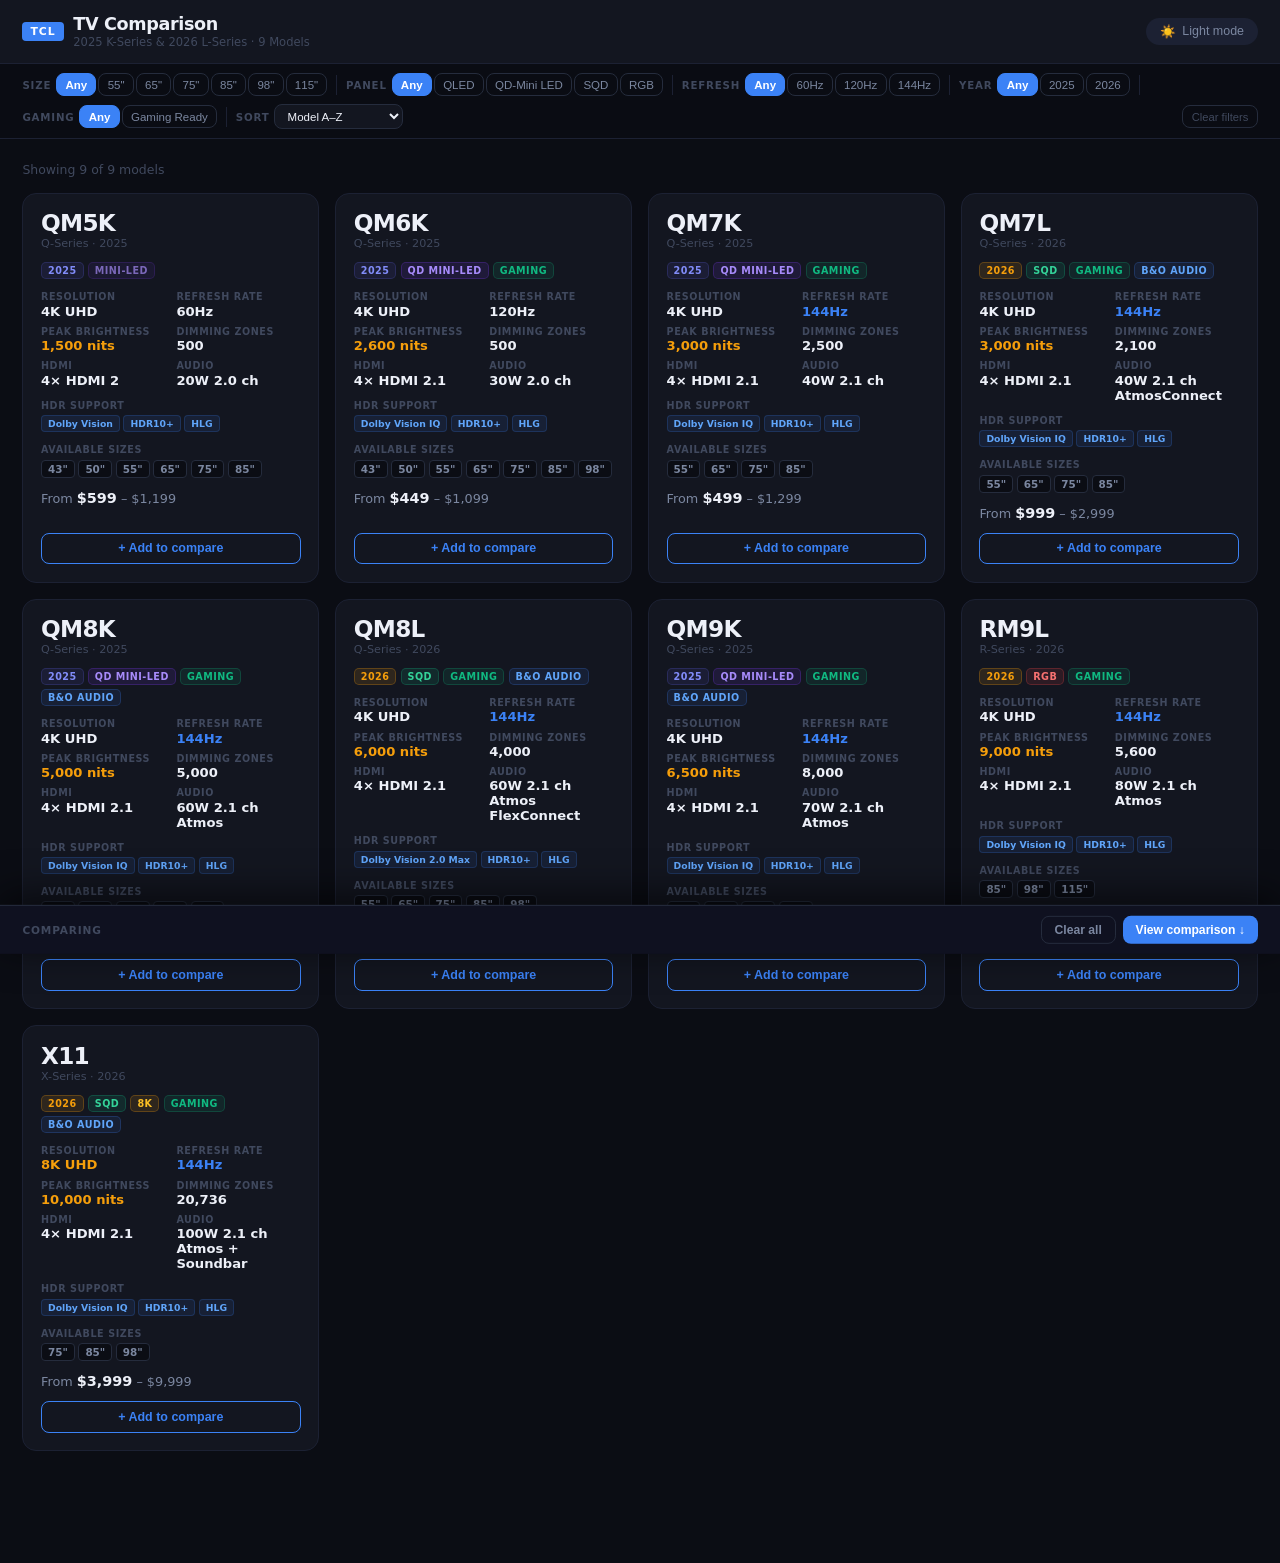
==== index.html @ 51d6e122 "Add interactive TCL TV comparison app (2025/2026 lineup) Single-file HTML/CSS/JS app listing all 9 T" ====
<!DOCTYPE html>
<html lang="en" data-theme="dark">
<head>
  <meta charset="UTF-8">
  <meta name="viewport" content="width=device-width, initial-scale=1.0">
  <title>TCL TV Comparison — 2025 / 2026 Lineup</title>
  <style>
    :root {
      --bg:        #0b0d14;
      --bg-card:   #131620;
      --bg-hover:  #1a1e2e;
      --bg-filter: rgba(11,13,20,0.94);
      --bg-tray:   #0f1120;
      --text:      #edf0f8;
      --text-2:    #7b87a0;
      --text-3:    #40495e;
      --accent:    #3b82f6;
      --acc2:      #2563eb;
      --gold:      #f59e0b;
      --gold-bg:   rgba(245,158,11,0.1);
      --border:    #1c2133;
      --border2:   #252c3d;
      --r:         14px;
      --r2:        8px;
      --r3:        5px;
      --sh-card:   0 4px 24px rgba(0,0,0,0.55);
      --sh-tray:   0 -8px 40px rgba(0,0,0,0.65);
    }
    [data-theme="light"] {
      --bg:        #eef1f8;
      --bg-card:   #ffffff;
      --bg-hover:  #f4f7ff;
      --bg-filter: rgba(238,241,248,0.95);
      --bg-tray:   #ffffff;
      --text:      #0e1422;
      --text-2:    #4b5563;
      --text-3:    #9ca3af;
      --border:    #dde2ee;
      --border2:   #c9d0e2;
      --sh-card:   0 2px 16px rgba(0,0,0,0.08);
      --sh-tray:   0 -4px 24px rgba(0,0,0,0.1);
    }

    *,*::before,*::after{box-sizing:border-box;margin:0;padding:0}
    body{font-family:-apple-system,BlinkMacSystemFont,'Segoe UI',system-ui,sans-serif;background:var(--bg);color:var(--text);min-height:100vh;transition:background .25s,color .25s}
    .wrap{max-width:1440px;margin:0 auto;padding:0 1.4rem}

    /* ── HEADER ── */
    .hdr{background:var(--bg-card);border-bottom:1px solid var(--border);padding:.85rem 0;position:sticky;top:0;z-index:200;backdrop-filter:blur(12px)}
    .hdr .wrap{display:flex;align-items:center;justify-content:space-between;gap:1rem}
    .logo{display:flex;align-items:center;gap:.6rem}
    .logo-mark{background:var(--accent);color:#fff;font-weight:900;font-size:.68rem;letter-spacing:.09em;padding:3px 8px;border-radius:4px}
    .logo h1{font-size:1.1rem;font-weight:800;letter-spacing:-.02em}
    .logo-sub{font-size:.72rem;color:var(--text-3);margin-top:.1rem}
    .theme-btn{background:var(--border);border:none;border-radius:999px;padding:.38rem .85rem;font-size:.78rem;color:var(--text-2);cursor:pointer;display:flex;align-items:center;gap:.4rem;transition:all .15s}
    .theme-btn:hover{background:var(--accent);color:#fff}

    /* ── FILTER BAR ── */
    .fbar{background:var(--bg-filter);border-bottom:1px solid var(--border);padding:.6rem 0;position:sticky;top:52px;z-index:100;backdrop-filter:blur(12px)}
    .fbar .wrap{display:flex;flex-wrap:wrap;gap:.55rem;align-items:center}
    .fg{display:flex;align-items:center;gap:.3rem}
    .fl{font-size:.64rem;font-weight:800;color:var(--text-3);text-transform:uppercase;letter-spacing:.08em;white-space:nowrap}
    .fbg{display:flex;gap:.12rem}
    .fb{background:transparent;border:1px solid var(--border2);border-radius:var(--r2);color:var(--text-2);font-size:.72rem;font-weight:500;padding:.26rem .52rem;cursor:pointer;transition:all .12s;white-space:nowrap}
    .fb:hover{border-color:var(--accent);color:var(--accent)}
    .fb.on{background:var(--accent);border-color:var(--accent);color:#fff;font-weight:700}
    .fdiv{width:1px;height:20px;background:var(--border);flex-shrink:0}
    .sort-sel{background:var(--bg-card);border:1px solid var(--border2);border-radius:var(--r2);color:var(--text);font-size:.72rem;padding:.26rem .52rem;cursor:pointer;outline:none}
    .sort-sel:focus{border-color:var(--accent)}
    .clr-btn{background:transparent;border:1px solid var(--border2);border-radius:var(--r2);color:var(--text-3);font-size:.7rem;padding:.26rem .52rem;cursor:pointer;transition:all .12s;margin-left:auto}
    .clr-btn:hover{border-color:#ef4444;color:#ef4444}

    /* ── MAIN ── */
    main{padding:1.4rem 0 7rem}
    .rbar{margin-bottom:1rem}
    #rcount{font-size:.78rem;color:var(--text-3)}

    /* ── GRID ── */
    .grid{display:grid;grid-template-columns:repeat(auto-fill,minmax(268px,1fr));gap:1rem}

    /* ── CARD ── */
    .card{background:var(--bg-card);border:1px solid var(--border);border-radius:var(--r);padding:1.1rem;display:flex;flex-direction:column;gap:.75rem;transition:all .18s;position:relative;overflow:hidden}
    .card:hover{background:var(--bg-hover);border-color:var(--border2);transform:translateY(-2px);box-shadow:var(--sh-card)}
    .card.sel{border-color:var(--accent);background:var(--bg-hover)}
    .card.sel::before{content:'';position:absolute;top:0;left:0;right:0;height:2px;background:linear-gradient(90deg,var(--accent),#60a5fa)}

    .chead{display:flex;align-items:flex-start;justify-content:space-between}
    .cmodel{font-size:1.45rem;font-weight:900;letter-spacing:-.03em;line-height:1}
    .csub{font-size:.7rem;color:var(--text-3);margin-top:.18rem}

    .bdg-row{display:flex;flex-wrap:wrap;gap:.26rem}
    .bdg{font-size:.6rem;font-weight:800;padding:2px 6px;border-radius:var(--r3);text-transform:uppercase;letter-spacing:.05em;white-space:nowrap}
    .bdg-26{background:rgba(245,158,11,.12);color:#f59e0b;border:1px solid rgba(245,158,11,.25)}
    .bdg-25{background:rgba(99,102,241,.1);color:#818cf8;border:1px solid rgba(99,102,241,.2)}
    .bdg-mini{background:rgba(124,58,237,.12);color:#a78bfa;border:1px solid rgba(124,58,237,.25)}
    .bdg-sqd{background:rgba(16,185,129,.12);color:#34d399;border:1px solid rgba(16,185,129,.25)}
    .bdg-rgb{background:rgba(239,68,68,.12);color:#f87171;border:1px solid rgba(239,68,68,.25)}
    .bdg-8k{background:rgba(245,158,11,.12);color:#fbbf24;border:1px solid rgba(245,158,11,.25)}
    .bdg-game{background:rgba(16,185,129,.1);color:#10b981;border:1px solid rgba(16,185,129,.22)}
    .bdg-bo{background:rgba(59,130,246,.1);color:#60a5fa;border:1px solid rgba(59,130,246,.22)}

    .sg{display:grid;grid-template-columns:1fr 1fr;gap:.45rem .7rem}
    .si{display:flex;flex-direction:column;gap:.08rem}
    .sk{font-size:.6rem;font-weight:800;color:var(--text-3);text-transform:uppercase;letter-spacing:.06em}
    .sv{font-size:.82rem;font-weight:600;color:var(--text)}
    .sv.hi{color:var(--accent)}
    .sv.gold{color:var(--gold)}

    .slabel{font-size:.6rem;font-weight:800;color:var(--text-3);text-transform:uppercase;letter-spacing:.06em;margin-bottom:.28rem}
    .pills{display:flex;flex-wrap:wrap;gap:.22rem}
    .hpill{font-size:.58rem;font-weight:700;padding:2px 6px;border-radius:4px;background:rgba(59,130,246,.1);color:#60a5fa;border:1px solid rgba(59,130,246,.2)}
    .spill{font-size:.65rem;font-weight:600;padding:2px 6px;border-radius:4px;background:var(--bg);border:1px solid var(--border2);color:var(--text-2)}

    .price{font-size:.8rem;color:var(--text-2)}
    .price strong{color:var(--text);font-size:.9rem}

    .cbtn{margin-top:auto;background:transparent;border:1px solid var(--accent);border-radius:var(--r2);color:var(--accent);font-size:.78rem;font-weight:700;padding:.48rem;cursor:pointer;transition:all .14s;width:100%;display:flex;align-items:center;justify-content:center;gap:.32rem}
    .cbtn:hover:not(:disabled){background:var(--accent);color:#fff}
    .cbtn.on{background:var(--accent);color:#fff}
    .cbtn:disabled{opacity:.32;cursor:not-allowed;border-color:var(--border2);color:var(--text-3)}

    /* ── TRAY ── */
    .tray{position:fixed;bottom:0;left:0;right:0;background:var(--bg-tray);border-top:1px solid var(--border2);box-shadow:var(--sh-tray);padding:.6rem 0;transform:translateY(110%);transition:transform .3s cubic-bezier(.34,1.56,.64,1);z-index:150}
    .tray.vis{transform:translateY(0)}
    .tray .wrap{display:flex;align-items:center;gap:.7rem;flex-wrap:wrap}
    .tlabel{font-size:.66rem;font-weight:800;color:var(--text-3);text-transform:uppercase;letter-spacing:.08em;white-space:nowrap}
    .tchips{display:flex;gap:.38rem;flex:1;flex-wrap:wrap}
    .tchip{display:flex;align-items:center;gap:.3rem;background:rgba(59,130,246,.1);border:1px solid var(--accent);border-radius:999px;padding:.22rem .6rem;font-size:.76rem;font-weight:700;color:var(--accent)}
    .tx{background:none;border:none;cursor:pointer;color:var(--text-3);font-size:.88rem;line-height:1;padding:0;transition:color .12s}
    .tx:hover{color:#ef4444}
    .tacts{display:flex;gap:.45rem;margin-left:auto}
    .tbtn{border:none;border-radius:var(--r2);font-size:.76rem;font-weight:700;padding:.4rem .8rem;cursor:pointer;transition:all .12s}
    .tbtn-clr{background:transparent;border:1px solid var(--border2);color:var(--text-2)}
    .tbtn-clr:hover{border-color:#ef4444;color:#ef4444}
    .tbtn-go{background:var(--accent);color:#fff}
    .tbtn-go:hover{background:var(--acc2)}

    /* ── COMPARISON ── */
    .csec{margin-top:2.5rem;padding-top:2rem;border-top:1px solid var(--border)}
    .csec h2{font-size:1.1rem;font-weight:800;margin-bottom:.9rem}
    .cscroll{overflow-x:auto;-webkit-overflow-scrolling:touch;border:1px solid var(--border);border-radius:var(--r)}
    .ctable{min-width:480px}

    .crow-hdr{display:grid;background:var(--bg-card);border-bottom:2px solid var(--border2)}
    .chdr-cell{padding:.8rem .9rem;font-weight:700;border-right:1px solid var(--border);display:flex;align-items:center}
    .chdr-cell:first-child{font-size:.62rem;font-weight:800;text-transform:uppercase;letter-spacing:.09em;color:var(--text-3)}
    .chdr-cell:last-child{border-right:none}
    .chdr-model{font-size:1rem;font-weight:900;letter-spacing:-.02em}
    .chdr-sub{font-size:.67rem;color:var(--text-2);margin-top:.1rem;font-weight:400}
    .crmv{margin-left:auto;background:none;border:none;color:var(--text-3);cursor:pointer;font-size:.78rem;padding:.18rem .38rem;border-radius:4px;transition:all .12s}
    .crmv:hover{background:rgba(239,68,68,.1);color:#ef4444}

    .crow{display:grid}
    .crow:nth-child(odd) .ccell,.crow:nth-child(odd) .clbl{background:rgba(255,255,255,.025)}
    [data-theme="light"] .crow:nth-child(odd) .ccell,[data-theme="light"] .crow:nth-child(odd) .clbl{background:rgba(0,0,0,.025)}

    .clbl{padding:.6rem .9rem;font-size:.73rem;font-weight:600;color:var(--text-2);border-right:1px solid var(--border);display:flex;align-items:center;min-width:148px}
    .ccell{padding:.6rem .9rem;font-size:.8rem;color:var(--text);border-right:1px solid var(--border);display:flex;align-items:center;position:relative;transition:background .12s}
    .ccell:last-child,.clbl:last-child{border-right:none}
    .ccell.best{background:var(--gold-bg)!important}
    .ccell.best .cv{color:var(--gold);font-weight:700}
    .best-tag{position:absolute;top:3px;right:5px;font-size:.52rem;font-weight:900;text-transform:uppercase;letter-spacing:.07em;color:var(--gold);background:var(--bg-card);border:1px solid rgba(245,158,11,.4);padding:1px 4px;border-radius:3px}
    .cv-na{color:var(--text-3);font-style:italic}
    .cv-pills{display:flex;flex-wrap:wrap;gap:.18rem}

    .pnote{margin-top:.9rem;font-size:.7rem;color:var(--text-3);text-align:center}

    /* ── NO RESULTS ── */
    .nores{grid-column:1/-1;text-align:center;padding:4rem 2rem;color:var(--text-3)}

    /* ── SCROLLBAR ── */
    ::-webkit-scrollbar{width:5px;height:5px}
    ::-webkit-scrollbar-track{background:transparent}
    ::-webkit-scrollbar-thumb{background:var(--border2);border-radius:3px}
    ::-webkit-scrollbar-thumb:hover{background:var(--text-3)}

    /* ── RESPONSIVE ── */
    @media(max-width:640px){
      .grid{grid-template-columns:1fr}
      .fbar .wrap{gap:.4rem}
      .fl{display:none}
      .clbl{min-width:108px;font-size:.67rem;padding:.5rem .6rem}
      .ccell{padding:.5rem .6rem;font-size:.75rem}
      .logo-sub{display:none}
    }
    @media(max-width:900px){.clr-btn{margin-left:0}}
  </style>
</head>
<body>

<header class="hdr">
  <div class="wrap">
    <div class="logo">
      <span class="logo-mark">TCL</span>
      <div>
        <h1>TV Comparison</h1>
        <div class="logo-sub">2025 K-Series &amp; 2026 L-Series · 9 Models</div>
      </div>
    </div>
    <button class="theme-btn" id="theme-btn">
      <span id="tico">☀️</span><span id="tlbl">Light mode</span>
    </button>
  </div>
</header>

<nav class="fbar" aria-label="Filters">
  <div class="wrap">
    <div class="fg">
      <span class="fl">Size</span>
      <div class="fbg" id="fg-size">
        <button class="fb on" data-v="">Any</button>
        <button class="fb" data-v="55">55"</button>
        <button class="fb" data-v="65">65"</button>
        <button class="fb" data-v="75">75"</button>
        <button class="fb" data-v="85">85"</button>
        <button class="fb" data-v="98">98"</button>
        <button class="fb" data-v="115">115"</button>
      </div>
    </div>
    <div class="fdiv"></div>
    <div class="fg">
      <span class="fl">Panel</span>
      <div class="fbg" id="fg-panel">
        <button class="fb on" data-v="">Any</button>
        <button class="fb" data-v="QLED">QLED</button>
        <button class="fb" data-v="QD-Mini LED">QD-Mini LED</button>
        <button class="fb" data-v="SQD Mini-LED">SQD</button>
        <button class="fb" data-v="RGB Mini-LED">RGB</button>
      </div>
    </div>
    <div class="fdiv"></div>
    <div class="fg">
      <span class="fl">Refresh</span>
      <div class="fbg" id="fg-refresh">
        <button class="fb on" data-v="">Any</button>
        <button class="fb" data-v="60">60Hz</button>
        <button class="fb" data-v="120">120Hz</button>
        <button class="fb" data-v="144">144Hz</button>
      </div>
    </div>
    <div class="fdiv"></div>
    <div class="fg">
      <span class="fl">Year</span>
      <div class="fbg" id="fg-year">
        <button class="fb on" data-v="">Any</button>
        <button class="fb" data-v="2025">2025</button>
        <button class="fb" data-v="2026">2026</button>
      </div>
    </div>
    <div class="fdiv"></div>
    <div class="fg">
      <span class="fl">Gaming</span>
      <div class="fbg" id="fg-gaming">
        <button class="fb on" data-v="">Any</button>
        <button class="fb" data-v="1">Gaming Ready</button>
      </div>
    </div>
    <div class="fdiv"></div>
    <div class="fg">
      <span class="fl">Sort</span>
      <select class="sort-sel" id="sort-sel">
        <option value="model-asc">Model A–Z</option>
        <option value="year-asc">Year (Old–New)</option>
        <option value="year-desc">Year (New–Old)</option>
        <option value="price-asc">Price: Low–High</option>
        <option value="price-desc">Price: High–Low</option>
        <option value="nits-desc">Brightness ↓</option>
        <option value="zones-desc">Dimming Zones ↓</option>
      </select>
    </div>
    <button class="clr-btn" id="clr-btn">Clear filters</button>
  </div>
</nav>

<main>
  <div class="wrap">
    <div class="rbar"><p id="rcount" aria-live="polite">Showing 9 models</p></div>
    <div class="grid" id="grid" role="list"></div>

    <section class="csec" id="csec" style="display:none">
      <h2>Side-by-Side Comparison</h2>
      <div class="cscroll">
        <div class="ctable" id="ctable"></div>
      </div>
      <p class="pnote">* Prices are approximate starting prices (USD). Specs based on official TCL listings; dimming zone counts for QM9K are estimated. Nit values reflect advertised peak brightness on small HDR highlight windows.</p>
    </section>
  </div>
</main>

<div class="tray" id="tray">
  <div class="wrap">
    <span class="tlabel">Comparing</span>
    <div class="tchips" id="tchips"></div>
    <div class="tacts">
      <button class="tbtn tbtn-clr" id="tclr">Clear all</button>
      <button class="tbtn tbtn-go" id="tgo">View comparison ↓</button>
    </div>
  </div>
</div>

<script>
// ─── TV DATA (verified specs) ────────────────────────────────────────────────
const TVS = [
  {
    id:'qm5k', model:'QM5K', year:2025, tier:5, series:'Q-Series',
    panel:'QLED', resolution:'4K', hz:60,
    hdr:['Dolby Vision','HDR10+','HLG'],
    hdmiPorts:4, hdmiVer:2.0, zones:500,
    nits:1500, audioW:20, audioSys:'2.0 ch', audioBrand:null,
    os:'Google TV', sizes:[43,50,55,65,75,85],
    price:{lo:599,hi:1199}, gaming:false,
    note:'Entry-level QLED with up to 500 local dimming zones'
  },
  {
    id:'qm6k', model:'QM6K', year:2025, tier:4, series:'Q-Series',
    panel:'QD-Mini LED', resolution:'4K', hz:120,
    hdr:['Dolby Vision IQ','HDR10+','HLG'],
    hdmiPorts:4, hdmiVer:2.1, zones:500,
    nits:2600, audioW:30, audioSys:'2.0 ch', audioBrand:null,
    os:'Google TV', sizes:[43,50,55,65,75,85,98],
    price:{lo:449,hi:1099}, gaming:true,
    note:'QD-Mini LED with Halo Control System to minimize blooming'
  },
  {
    id:'qm7k', model:'QM7K', year:2025, tier:3, series:'Q-Series',
    panel:'QD-Mini LED', resolution:'4K', hz:144,
    hdr:['Dolby Vision IQ','HDR10+','HLG'],
    hdmiPorts:4, hdmiVer:2.1, zones:2500,
    nits:3000, audioW:40, audioSys:'2.1 ch', audioBrand:null,
    os:'Google TV', sizes:[55,65,75,85],
    price:{lo:499,hi:1299}, gaming:true,
    note:'Anti-reflective CrystGlow HVA panel · 2,500 dimming zones'
  },
  {
    id:'qm8k', model:'QM8K', year:2025, tier:2, series:'Q-Series',
    panel:'QD-Mini LED', resolution:'4K', hz:144,
    hdr:['Dolby Vision IQ','HDR10+','HLG'],
    hdmiPorts:4, hdmiVer:2.1, zones:5000,
    nits:5000, audioW:60, audioSys:'2.1 ch Atmos', audioBrand:'Bang & Olufsen',
    os:'Google TV', sizes:[55,65,75,85,98],
    price:{lo:999,hi:2499}, gaming:true,
    note:'5,000+ dimming zones · Bang & Olufsen premium audio'
  },
  {
    id:'qm9k', model:'QM9K', year:2025, tier:1, series:'Q-Series',
    panel:'QD-Mini LED', resolution:'4K', hz:144,
    hdr:['Dolby Vision IQ','HDR10+','HLG'],
    hdmiPorts:4, hdmiVer:2.1, zones:8000,
    nits:6500, audioW:70, audioSys:'2.1 ch Atmos', audioBrand:'Bang & Olufsen',
    os:'Google TV', sizes:[65,75,85,98],
    price:{lo:1499,hi:3499}, gaming:true,
    note:'2025 flagship · 6,500 nits peak · advanced Halo Control System'
  },
  {
    id:'qm7l', model:'QM7L', year:2026, tier:4, series:'Q-Series',
    panel:'SQD Mini-LED', resolution:'4K', hz:144,
    hdr:['Dolby Vision IQ','HDR10+','HLG'],
    hdmiPorts:4, hdmiVer:2.1, zones:2100,
    nits:3000, audioW:40, audioSys:'2.1 ch AtmosConnect', audioBrand:'Bang & Olufsen',
    os:'Google TV', sizes:[55,65,75,85],
    price:{lo:999,hi:2999}, gaming:true,
    note:'SQD Mini-LED · HVA 2.0 Pro Panel · 2,100+ zones · B&O audio'
  },
  {
    id:'qm8l', model:'QM8L', year:2026, tier:3, series:'Q-Series',
    panel:'SQD Mini-LED', resolution:'4K', hz:144,
    hdr:['Dolby Vision 2.0 Max','HDR10+','HLG'],
    hdmiPorts:4, hdmiVer:2.1, zones:4000,
    nits:6000, audioW:60, audioSys:'2.1 ch Atmos FlexConnect', audioBrand:'Bang & Olufsen',
    os:'Google TV', sizes:[55,65,75,85,98],
    price:{lo:1799,hi:4999}, gaming:true,
    note:'SQD Mini-LED · WHVA 2.0 Ultra Panel · Dolby Vision 2.0 Max · 4,000+ zones'
  },
  {
    id:'rm9l', model:'RM9L', year:2026, tier:2, series:'R-Series',
    panel:'RGB Mini-LED', resolution:'4K', hz:144,
    hdr:['Dolby Vision IQ','HDR10+','HLG'],
    hdmiPorts:4, hdmiVer:2.1, zones:5600,
    nits:9000, audioW:80, audioSys:'2.1 ch Atmos', audioBrand:null,
    os:'Google TV', sizes:[85,98,115],
    price:{lo:5999,hi:24999}, gaming:true,
    note:'RGB Mini-LED · Narrow Band RGB Ultra LEDs · 100% BT.2020 · up to 115"'
  },
  {
    id:'x11l', model:'X11', year:2026, tier:1, series:'X-Series',
    panel:'SQD Mini-LED', resolution:'8K', hz:144,
    hdr:['Dolby Vision IQ','HDR10+','HLG'],
    hdmiPorts:4, hdmiVer:2.1, zones:20736,
    nits:10000, audioW:100, audioSys:'2.1 ch Atmos + Soundbar', audioBrand:'Bang & Olufsen',
    os:'Google TV', sizes:[75,85,98],
    price:{lo:3999,hi:9999}, gaming:true,
    note:'8K SQD Mini-LED · WHVA 2.0 Ultra Panel · B&O soundbar + up-firing Atmos'
  }
];

// ─── STATE ───────────────────────────────────────────────────────────────────
const S = {
  f:{ size:'',panel:'',hz:'',year:'',gaming:'' },
  sort:'model-asc',
  sel:[],
  theme: localStorage.getItem('tcl-theme')||'dark'
};

// ─── COMPARISON ROWS ─────────────────────────────────────────────────────────
const ROWS = [
  { lbl:'Display Technology',  get:t=>({txt:t.panel}),                                    best:null },
  { lbl:'Resolution',          get:t=>({txt:t.resolution+' UHD',num:t.resolution==='8K'?2:1}), best:1 },
  { lbl:'Refresh Rate',        get:t=>({txt:t.hz+'Hz',num:t.hz}),                          best:1 },
  { lbl:'Peak Brightness',     get:t=>({txt:t.nits.toLocaleString()+' nits',num:t.nits}),  best:1 },
  { lbl:'Local Dimming Zones', get:t=>({txt:t.zones.toLocaleString()+' zones',num:t.zones}),best:1},
  { lbl:'HDMI',                get:t=>({txt:t.hdmiPorts+'× HDMI '+t.hdmiVer,num:t.hdmiVer}),best:1},
  { lbl:'HDR Formats',         get:t=>({pills:t.hdr,num:t.hdr.length}),                    best:1 },
  { lbl:'Audio System',        get:t=>({txt:t.audioW+'W '+t.audioSys+(t.audioBrand?' · '+t.audioBrand:''),num:t.audioW}), best:1 },
  { lbl:'Available Sizes',     get:t=>({sizes:t.sizes}),                                   best:null },
  { lbl:'Starting Price',      get:t=>({txt:'$'+t.price.lo.toLocaleString(),num:t.price.lo}),best:-1},
  { lbl:'Smart OS',            get:t=>({txt:t.os}),                                        best:null },
  { lbl:'Model Year',          get:t=>({txt:String(t.year),num:t.year}),                   best:null },
];

// ─── HELPERS ─────────────────────────────────────────────────────────────────
const $ = id => document.getElementById(id);
const byId = id => TVS.find(t=>t.id===id);

function bestIdx(vals, dir) {
  const ns = vals.map((v,i)=>({v,i})).filter(x=>x.v!=null&&!isNaN(x.v));
  if(ns.length<2) return [];
  const tgt = dir===1 ? Math.max(...ns.map(x=>x.v)) : Math.min(...ns.map(x=>x.v));
  const w = ns.filter(x=>x.v===tgt);
  if(w.length===ns.length) return [];
  return w.map(x=>x.i);
}

function hp(h){ return `<span class="hpill">${h}</span>`; }
function sp(s){ return `<span class="spill">${s}"</span>`; }

function panelBadge(t){
  if(t.panel==='SQD Mini-LED') return `<span class="bdg bdg-sqd">SQD</span>`;
  if(t.panel==='RGB Mini-LED') return `<span class="bdg bdg-rgb">RGB</span>`;
  if(t.panel==='QD-Mini LED')  return `<span class="bdg bdg-mini">QD Mini-LED</span>`;
  return `<span class="bdg bdg-mini" style="opacity:.7">Mini-LED</span>`;
}

function cardBadges(t){
  const b=[];
  b.push(t.year===2026
    ? `<span class="bdg bdg-26">2026</span>`
    : `<span class="bdg bdg-25">2025</span>`);
  b.push(panelBadge(t));
  if(t.resolution==='8K') b.push(`<span class="bdg bdg-8k">8K</span>`);
  if(t.gaming)            b.push(`<span class="bdg bdg-game">Gaming</span>`);
  if(t.audioBrand==='Bang & Olufsen') b.push(`<span class="bdg bdg-bo">B&O Audio</span>`);
  return b.join('');
}

// ─── FILTER / SORT ───────────────────────────────────────────────────────────
function filtered(){
  return TVS.filter(t=>{
    if(S.f.size   && !t.sizes.includes(+S.f.size))   return false;
    if(S.f.panel  && t.panel!==S.f.panel)            return false;
    if(S.f.hz     && t.hz!==+S.f.hz)                 return false;
    if(S.f.year   && t.year!==+S.f.year)             return false;
    if(S.f.gaming && !t.gaming)                      return false;
    return true;
  });
}

function sorted(list){
  const [k,d]=S.sort.split('-');
  return [...list].sort((a,b)=>{
    if(k==='model') return d==='asc'?a.model.localeCompare(b.model):b.model.localeCompare(a.model);
    let av,bv;
    if(k==='year') {av=a.year;bv=b.year;}
    if(k==='price'){av=a.price.lo;bv=b.price.lo;}
    if(k==='nits') {av=a.nits;bv=b.nits;}
    if(k==='zones'){av=a.zones;bv=b.zones;}
    return d==='asc'?av-bv:bv-av;
  });
}

// ─── RENDER CARDS ────────────────────────────────────────────────────────────
function renderCards(){
  const list=sorted(filtered());
  const g=$('grid');
  $('rcount').textContent=`Showing ${list.length} of ${TVS.length} model${list.length!==1?'s':''}`;
  if(!list.length){
    g.innerHTML=`<div class="nores"><p style="font-size:1.05rem;font-weight:700;margin-bottom:.4rem">No models match your filters</p><p style="font-size:.78rem;margin-bottom:.6rem">Try broadening your search</p><button class="clr-btn" onclick="clearF()" style="padding:.3rem .8rem">Clear all filters</button></div>`;
    return;
  }
  const maxed=S.sel.length>=4;
  g.innerHTML=list.map(t=>{
    const on=S.sel.includes(t.id);
    const dis=!on&&maxed;
    const zonesStr=t.zones.toLocaleString();
    return`<div class="card${on?' sel':''}" role="listitem">
      <div class="chead">
        <div><div class="cmodel">${t.model}</div><div class="csub">${t.series} &middot; ${t.year}</div></div>
      </div>
      <div class="bdg-row">${cardBadges(t)}</div>
      <div class="sg">
        <div class="si"><span class="sk">Resolution</span><span class="sv${t.resolution==='8K'?' gold':''}">${t.resolution} UHD</span></div>
        <div class="si"><span class="sk">Refresh Rate</span><span class="sv${t.hz>=144?' hi':''}">${t.hz}Hz</span></div>
        <div class="si"><span class="sk">Peak Brightness</span><span class="sv gold">${t.nits.toLocaleString()} nits</span></div>
        <div class="si"><span class="sk">Dimming Zones</span><span class="sv">${zonesStr}</span></div>
        <div class="si"><span class="sk">HDMI</span><span class="sv">${t.hdmiPorts}&times; HDMI ${t.hdmiVer}</span></div>
        <div class="si"><span class="sk">Audio</span><span class="sv">${t.audioW}W ${t.audioSys}</span></div>
      </div>
      <div><div class="slabel">HDR Support</div><div class="pills">${t.hdr.map(hp).join('')}</div></div>
      <div><div class="slabel">Available Sizes</div><div class="pills">${t.sizes.map(sp).join('')}</div></div>
      <div class="price">From <strong>$${t.price.lo.toLocaleString()}</strong> – $${t.price.hi.toLocaleString()}</div>
      <button class="cbtn${on?' on':''}" data-cid="${t.id}" ${dis?'disabled':''} aria-pressed="${on}">
        ${on?'✓ In comparison':dis?'Max 4 selected':'+ Add to compare'}
      </button>
    </div>`;
  }).join('');
}

// ─── TRAY ────────────────────────────────────────────────────────────────────
function renderTray(){
  const tray=$('tray');
  if(S.sel.length<2){tray.classList.remove('vis');return;}
  tray.classList.add('vis');
  $('tchips').innerHTML=S.sel.map(id=>{
    const t=byId(id);
    return`<div class="tchip">${t.model}<button class="tx" data-rid="${id}" aria-label="Remove ${t.model}">×</button></div>`;
  }).join('');
}

// ─── COMPARISON TABLE ────────────────────────────────────────────────────────
function renderComp(){
  const sec=$('csec');
  if(S.sel.length<2){sec.style.display='none';return;}
  sec.style.display='block';
  const tvs=S.sel.map(id=>byId(id));
  const N=tvs.length;
  const cols=`148px repeat(${N},1fr)`;

  let h=`<div class="crow-hdr" style="grid-template-columns:${cols}">
    <div class="chdr-cell">Specification</div>
    ${tvs.map(t=>`<div class="chdr-cell">
      <div><div class="chdr-model">${t.model}</div><div class="chdr-sub">${t.series} &middot; ${t.year}</div></div>
      <button class="crmv" data-rid="${t.id}" aria-label="Remove ${t.model}">✕</button>
    </div>`).join('')}
  </div>`;

  ROWS.forEach(row=>{
    const cells=tvs.map(t=>row.get(t));
    const bests=row.best!==null ? bestIdx(cells.map(c=>c.num),row.best) : [];
    const chtml=cells.map((c,i)=>{
      const b=bests.includes(i);
      let inner;
      if(c.pills)  inner=`<div class="cv cv-pills">${c.pills.map(hp).join('')}</div>`;
      else if(c.sizes) inner=`<div class="cv cv-pills">${c.sizes.map(sp).join('')}</div>`;
      else inner=`<span class="cv">${c.txt}</span>`;
      return`<div class="ccell${b?' best':''}">
        ${b?'<span class="best-tag">Best</span>':''}
        ${inner}
      </div>`;
    }).join('');
    h+=`<div class="crow" style="grid-template-columns:${cols}">
      <div class="clbl">${row.lbl}</div>${chtml}
    </div>`;
  });

  $('ctable').innerHTML=h;
}

// ─── RENDER ALL ──────────────────────────────────────────────────────────────
function render(){ renderCards(); renderTray(); renderComp(); }

function toggleSel(id){
  const i=S.sel.indexOf(id);
  if(i!==-1) S.sel.splice(i,1);
  else if(S.sel.length<4) S.sel.push(id);
  render();
}

// ─── FILTER GROUPS ───────────────────────────────────────────────────────────
function setupFG(gid,key){
  $(gid).addEventListener('click',e=>{
    const b=e.target.closest('.fb');
    if(!b) return;
    $(gid).querySelectorAll('.fb').forEach(x=>x.classList.remove('on'));
    b.classList.add('on');
    S.f[key]=b.dataset.v;
    render();
  });
}

function clearF(){
  S.f={size:'',panel:'',hz:'',year:'',gaming:''};
  document.querySelectorAll('.fb').forEach(b=>b.classList.toggle('on',b.dataset.v===''));
  render();
}

// ─── THEME ───────────────────────────────────────────────────────────────────
function setTheme(t){
  S.theme=t;
  document.documentElement.setAttribute('data-theme',t);
  localStorage.setItem('tcl-theme',t);
  $('tico').textContent=t==='dark'?'☀️':'🌙';
  $('tlbl').textContent=t==='dark'?'Light mode':'Dark mode';
}

// ─── INIT ────────────────────────────────────────────────────────────────────
document.addEventListener('DOMContentLoaded',()=>{
  setTheme(S.theme);

  setupFG('fg-size',  'size');
  setupFG('fg-panel', 'panel');
  setupFG('fg-refresh','hz');
  setupFG('fg-year',  'year');
  setupFG('fg-gaming','gaming');

  $('sort-sel').addEventListener('change',e=>{ S.sort=e.target.value; render(); });
  $('clr-btn').addEventListener('click',clearF);

  $('grid').addEventListener('click',e=>{
    const b=e.target.closest('[data-cid]');
    if(b&&!b.disabled) toggleSel(b.dataset.cid);
  });

  document.addEventListener('click',e=>{
    const r=e.target.closest('[data-rid]');
    if(r){ S.sel=S.sel.filter(x=>x!==r.dataset.rid); render(); }
  });

  $('tclr').addEventListener('click',()=>{ S.sel=[]; render(); });
  $('tgo').addEventListener('click',()=>{
    $('csec').scrollIntoView({behavior:'smooth',block:'start'});
  });
  $('theme-btn').addEventListener('click',()=>setTheme(S.theme==='dark'?'light':'dark'));

  render();
});
</script>
</body>
</html>
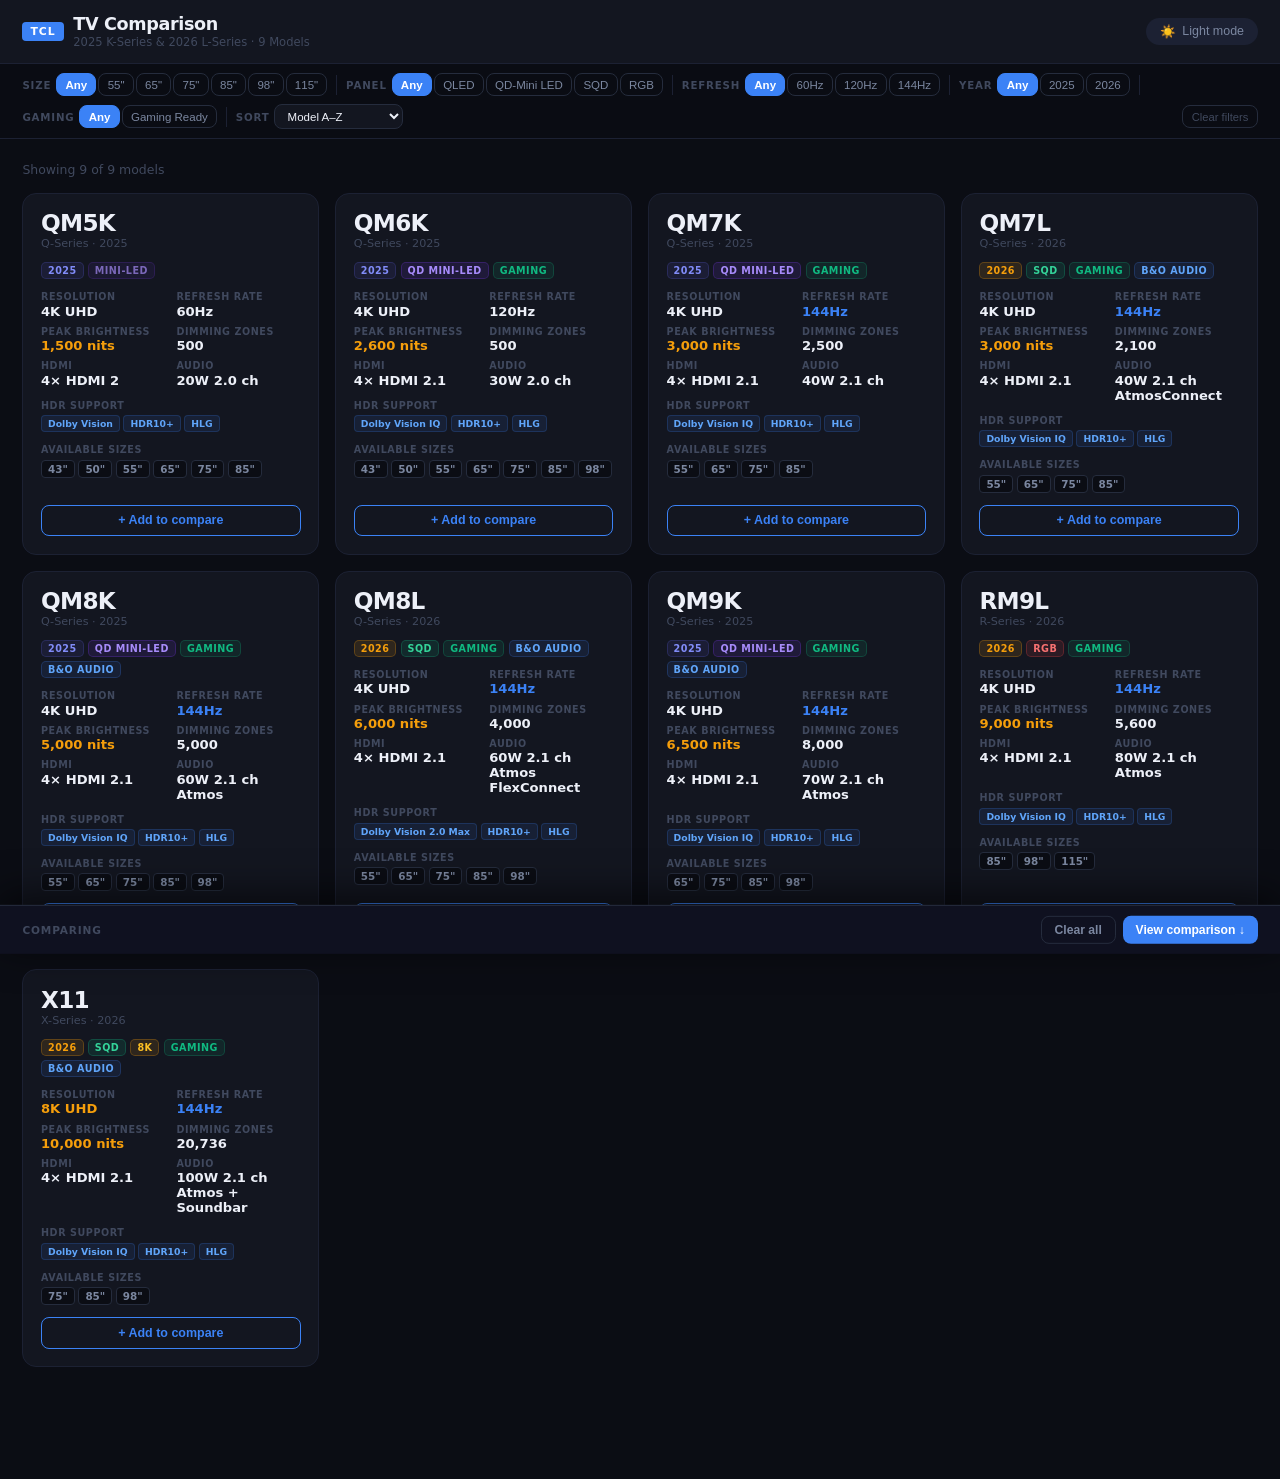
==== commit 5e163215: "Remove all pricing from TV comparison app Co-Authored-By: Claude Sonnet 4.6 <noreply@anthropic.com> " ====
--- a/index.html
+++ b/index.html
@@ -111,9 +111,6 @@
     .hpill{font-size:.58rem;font-weight:700;padding:2px 6px;border-radius:4px;background:rgba(59,130,246,.1);color:#60a5fa;border:1px solid rgba(59,130,246,.2)}
     .spill{font-size:.65rem;font-weight:600;padding:2px 6px;border-radius:4px;background:var(--bg);border:1px solid var(--border2);color:var(--text-2)}
 
-    .price{font-size:.8rem;color:var(--text-2)}
-    .price strong{color:var(--text);font-size:.9rem}
-
     .cbtn{margin-top:auto;background:transparent;border:1px solid var(--accent);border-radius:var(--r2);color:var(--accent);font-size:.78rem;font-weight:700;padding:.48rem;cursor:pointer;transition:all .14s;width:100%;display:flex;align-items:center;justify-content:center;gap:.32rem}
     .cbtn:hover:not(:disabled){background:var(--accent);color:#fff}
     .cbtn.on{background:var(--accent);color:#fff}
@@ -262,8 +259,6 @@
         <option value="model-asc">Model A–Z</option>
         <option value="year-asc">Year (Old–New)</option>
         <option value="year-desc">Year (New–Old)</option>
-        <option value="price-asc">Price: Low–High</option>
-        <option value="price-desc">Price: High–Low</option>
         <option value="nits-desc">Brightness ↓</option>
         <option value="zones-desc">Dimming Zones ↓</option>
       </select>
@@ -282,7 +277,7 @@
       <div class="cscroll">
         <div class="ctable" id="ctable"></div>
       </div>
-      <p class="pnote">* Prices are approximate starting prices (USD). Specs based on official TCL listings; dimming zone counts for QM9K are estimated. Nit values reflect advertised peak brightness on small HDR highlight windows.</p>
+      <p class="pnote">* Specs based on official TCL listings. Dimming zone counts for QM9K are estimated. Nit values reflect advertised peak brightness on small HDR highlight windows.</p>
     </section>
   </div>
 </main>
@@ -308,7 +303,7 @@
     hdmiPorts:4, hdmiVer:2.0, zones:500,
     nits:1500, audioW:20, audioSys:'2.0 ch', audioBrand:null,
     os:'Google TV', sizes:[43,50,55,65,75,85],
-    price:{lo:599,hi:1199}, gaming:false,
+    gaming:false,
     note:'Entry-level QLED with up to 500 local dimming zones'
   },
   {
@@ -318,7 +313,7 @@
     hdmiPorts:4, hdmiVer:2.1, zones:500,
     nits:2600, audioW:30, audioSys:'2.0 ch', audioBrand:null,
     os:'Google TV', sizes:[43,50,55,65,75,85,98],
-    price:{lo:449,hi:1099}, gaming:true,
+    gaming:true,
     note:'QD-Mini LED with Halo Control System to minimize blooming'
   },
   {
@@ -328,7 +323,7 @@
     hdmiPorts:4, hdmiVer:2.1, zones:2500,
     nits:3000, audioW:40, audioSys:'2.1 ch', audioBrand:null,
     os:'Google TV', sizes:[55,65,75,85],
-    price:{lo:499,hi:1299}, gaming:true,
+    gaming:true,
     note:'Anti-reflective CrystGlow HVA panel · 2,500 dimming zones'
   },
   {
@@ -338,7 +333,7 @@
     hdmiPorts:4, hdmiVer:2.1, zones:5000,
     nits:5000, audioW:60, audioSys:'2.1 ch Atmos', audioBrand:'Bang & Olufsen',
     os:'Google TV', sizes:[55,65,75,85,98],
-    price:{lo:999,hi:2499}, gaming:true,
+    gaming:true,
     note:'5,000+ dimming zones · Bang & Olufsen premium audio'
   },
   {
@@ -348,7 +343,7 @@
     hdmiPorts:4, hdmiVer:2.1, zones:8000,
     nits:6500, audioW:70, audioSys:'2.1 ch Atmos', audioBrand:'Bang & Olufsen',
     os:'Google TV', sizes:[65,75,85,98],
-    price:{lo:1499,hi:3499}, gaming:true,
+    gaming:true,
     note:'2025 flagship · 6,500 nits peak · advanced Halo Control System'
   },
   {
@@ -358,7 +353,7 @@
     hdmiPorts:4, hdmiVer:2.1, zones:2100,
     nits:3000, audioW:40, audioSys:'2.1 ch AtmosConnect', audioBrand:'Bang & Olufsen',
     os:'Google TV', sizes:[55,65,75,85],
-    price:{lo:999,hi:2999}, gaming:true,
+    gaming:true,
     note:'SQD Mini-LED · HVA 2.0 Pro Panel · 2,100+ zones · B&O audio'
   },
   {
@@ -368,7 +363,7 @@
     hdmiPorts:4, hdmiVer:2.1, zones:4000,
     nits:6000, audioW:60, audioSys:'2.1 ch Atmos FlexConnect', audioBrand:'Bang & Olufsen',
     os:'Google TV', sizes:[55,65,75,85,98],
-    price:{lo:1799,hi:4999}, gaming:true,
+    gaming:true,
     note:'SQD Mini-LED · WHVA 2.0 Ultra Panel · Dolby Vision 2.0 Max · 4,000+ zones'
   },
   {
@@ -378,7 +373,7 @@
     hdmiPorts:4, hdmiVer:2.1, zones:5600,
     nits:9000, audioW:80, audioSys:'2.1 ch Atmos', audioBrand:null,
     os:'Google TV', sizes:[85,98,115],
-    price:{lo:5999,hi:24999}, gaming:true,
+    gaming:true,
     note:'RGB Mini-LED · Narrow Band RGB Ultra LEDs · 100% BT.2020 · up to 115"'
   },
   {
@@ -388,7 +383,7 @@
     hdmiPorts:4, hdmiVer:2.1, zones:20736,
     nits:10000, audioW:100, audioSys:'2.1 ch Atmos + Soundbar', audioBrand:'Bang & Olufsen',
     os:'Google TV', sizes:[75,85,98],
-    price:{lo:3999,hi:9999}, gaming:true,
+    gaming:true,
     note:'8K SQD Mini-LED · WHVA 2.0 Ultra Panel · B&O soundbar + up-firing Atmos'
   }
 ];
@@ -412,7 +407,6 @@
   { lbl:'HDR Formats',         get:t=>({pills:t.hdr,num:t.hdr.length}),                    best:1 },
   { lbl:'Audio System',        get:t=>({txt:t.audioW+'W '+t.audioSys+(t.audioBrand?' · '+t.audioBrand:''),num:t.audioW}), best:1 },
   { lbl:'Available Sizes',     get:t=>({sizes:t.sizes}),                                   best:null },
-  { lbl:'Starting Price',      get:t=>({txt:'$'+t.price.lo.toLocaleString(),num:t.price.lo}),best:-1},
   { lbl:'Smart OS',            get:t=>({txt:t.os}),                                        best:null },
   { lbl:'Model Year',          get:t=>({txt:String(t.year),num:t.year}),                   best:null },
 ];
@@ -470,7 +464,6 @@
     if(k==='model') return d==='asc'?a.model.localeCompare(b.model):b.model.localeCompare(a.model);
     let av,bv;
     if(k==='year') {av=a.year;bv=b.year;}
-    if(k==='price'){av=a.price.lo;bv=b.price.lo;}
     if(k==='nits') {av=a.nits;bv=b.nits;}
     if(k==='zones'){av=a.zones;bv=b.zones;}
     return d==='asc'?av-bv:bv-av;
@@ -506,7 +499,6 @@
       </div>
       <div><div class="slabel">HDR Support</div><div class="pills">${t.hdr.map(hp).join('')}</div></div>
       <div><div class="slabel">Available Sizes</div><div class="pills">${t.sizes.map(sp).join('')}</div></div>
-      <div class="price">From <strong>$${t.price.lo.toLocaleString()}</strong> – $${t.price.hi.toLocaleString()}</div>
       <button class="cbtn${on?' on':''}" data-cid="${t.id}" ${dis?'disabled':''} aria-pressed="${on}">
         ${on?'✓ In comparison':dis?'Max 4 selected':'+ Add to compare'}
       </button>
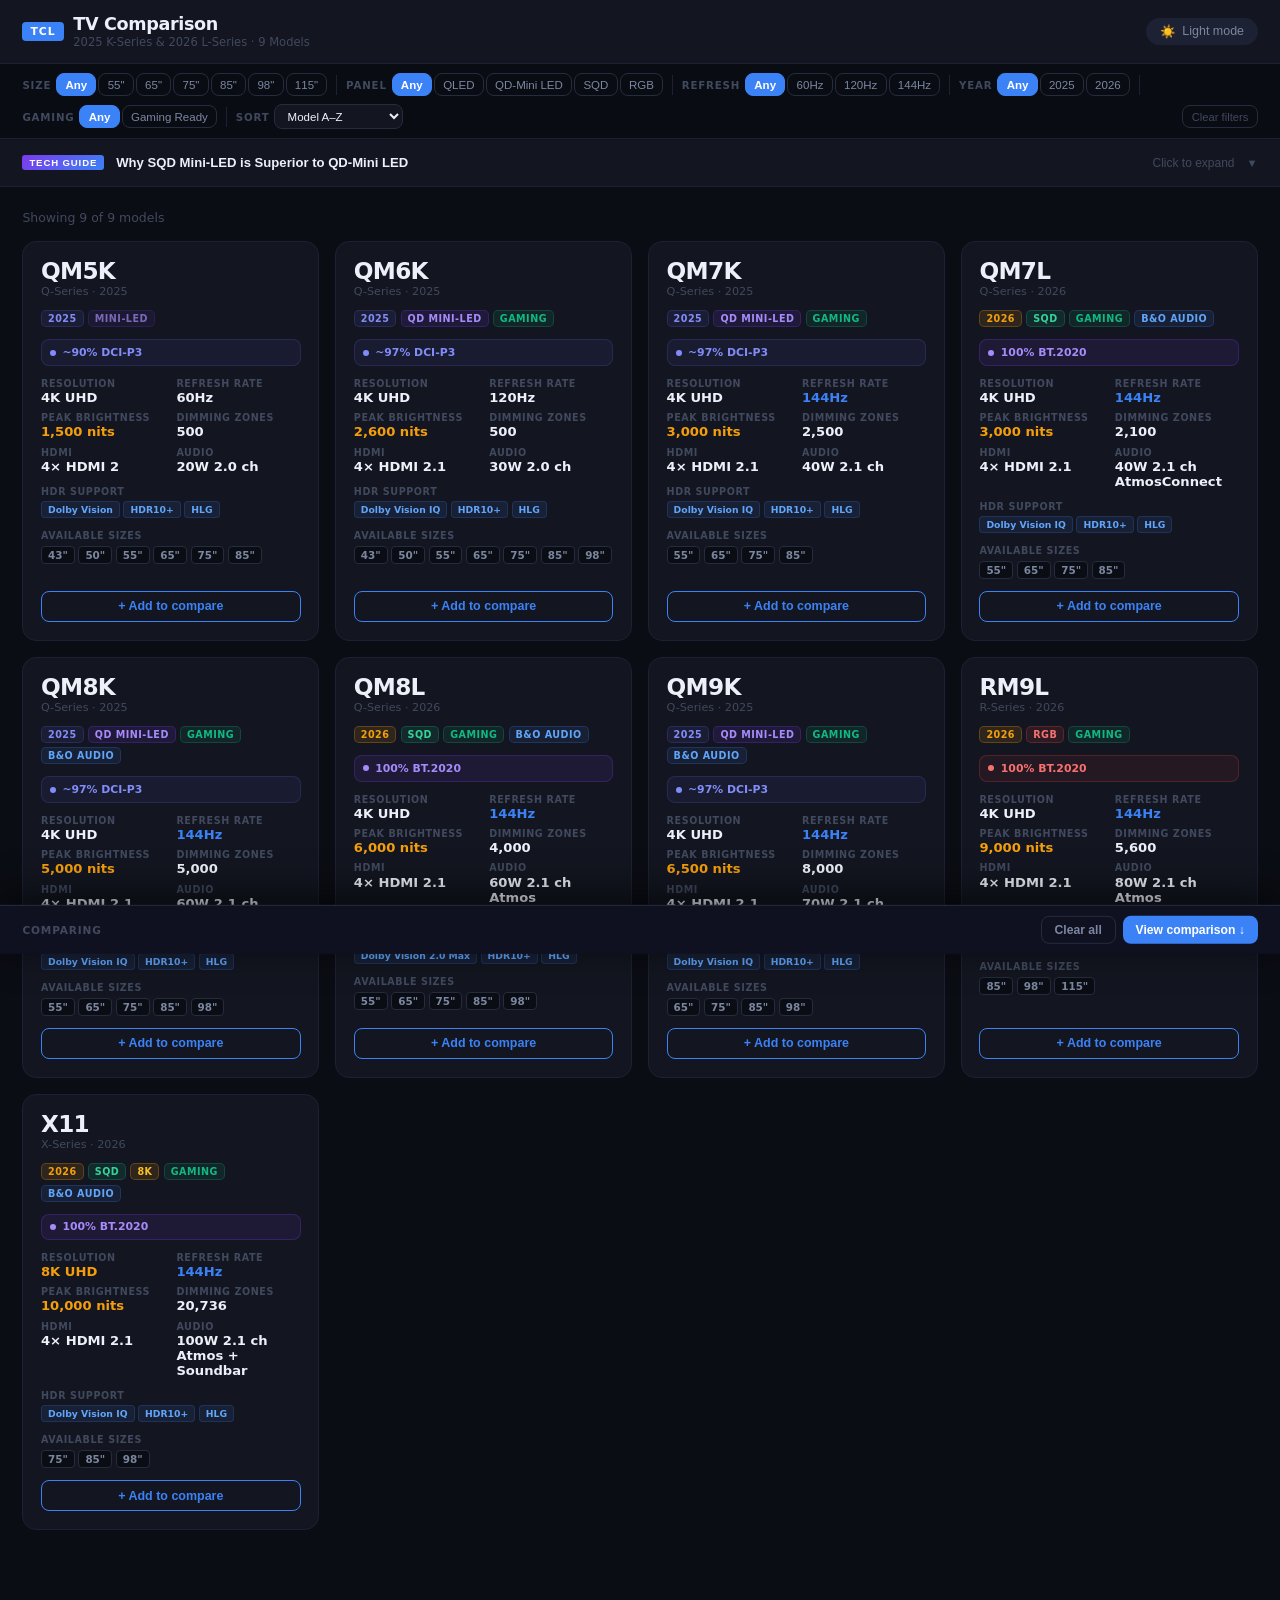
==== commit 980d61ba: "Add SQD vs QD-Mini LED technology guide and panel tech specs - Three-column expandable tech guide (Q" ====
--- a/index.html
+++ b/index.html
@@ -162,6 +162,68 @@
 
     .pnote{margin-top:.9rem;font-size:.7rem;color:var(--text-3);text-align:center}
 
+    /* ── TECH GUIDE ── */
+    .tguide{background:var(--bg-card);border-bottom:1px solid var(--border)}
+    .tguide .wrap{padding-top:.55rem;padding-bottom:.55rem}
+    .tg-toggle{width:100%;background:none;border:none;cursor:pointer;display:flex;align-items:center;gap:.75rem;padding:.45rem 0;color:var(--text)}
+    .tg-toggle:hover .tg-hint{color:var(--accent)}
+    .tg-badge{font-size:.6rem;font-weight:900;text-transform:uppercase;letter-spacing:.09em;padding:2px 7px;border-radius:3px;background:linear-gradient(135deg,#7c3aed,#3b82f6);color:#fff}
+    .tg-title{font-size:.82rem;font-weight:700}
+    .tg-hint{font-size:.75rem;color:var(--text-3);margin-left:auto;transition:color .15s}
+    .tg-chevron{font-size:.7rem;color:var(--text-3);transition:transform .25s}
+    .tg-chevron.open{transform:rotate(180deg)}
+
+    .tg-panel{display:none;padding:.9rem 0 1.1rem}
+    .tg-panel.open{display:block}
+
+    .tg-grid{display:grid;grid-template-columns:1fr auto 1fr auto 1fr;gap:0;align-items:stretch}
+    .tg-col{border:1px solid var(--border2);border-radius:var(--r);padding:.9rem 1rem;display:flex;flex-direction:column;gap:.5rem}
+    .tg-col-qd{border-color:var(--border2)}
+    .tg-col-sqd{border-color:#7c3aed;background:rgba(124,58,237,.04)}
+    .tg-col-rgb{border-color:#ef4444;background:rgba(239,68,68,.04)}
+
+    .tg-arrow-col{display:flex;flex-direction:column;align-items:center;justify-content:center;padding:0 .6rem;gap:.25rem}
+    .tg-arrow-line{width:1px;flex:1;background:var(--border2)}
+    .tg-arrow-txt{font-size:.58rem;font-weight:800;text-transform:uppercase;letter-spacing:.07em;color:var(--text-3);writing-mode:vertical-rl;text-orientation:mixed;white-space:nowrap}
+    .tg-arrow-head{color:var(--text-3);font-size:.7rem}
+
+    .tg-tier{font-size:.6rem;font-weight:800;text-transform:uppercase;letter-spacing:.08em;color:var(--text-3)}
+    .tg-name{font-size:1rem;font-weight:900;letter-spacing:-.02em;line-height:1.1}
+    .tg-name-sqd{color:#a78bfa}
+    .tg-name-rgb{color:#f87171}
+    .tg-sub{font-size:.7rem;color:var(--text-3);font-style:italic}
+
+    .tg-list{list-style:none;display:flex;flex-direction:column;gap:.3rem;margin-top:.2rem}
+    .tg-list li{font-size:.72rem;color:var(--text-2);display:flex;align-items:flex-start;gap:.4rem;line-height:1.35}
+    .tg-list li::before{content:'○';color:var(--text-3);flex-shrink:0;font-size:.65rem;margin-top:.1rem}
+    .tg-list li.win::before{content:'✓';color:#10b981;font-weight:900}
+    .tg-list li.win{color:var(--text)}
+
+    .tg-gamut{margin-top:.4rem;padding:.45rem .6rem;border-radius:var(--r2);font-size:.68rem;font-weight:700;text-align:center}
+    .tg-gamut-qd{background:rgba(99,102,241,.1);color:#818cf8;border:1px solid rgba(99,102,241,.2)}
+    .tg-gamut-sqd{background:rgba(124,58,237,.12);color:#a78bfa;border:1px solid rgba(124,58,237,.3)}
+    .tg-gamut-rgb{background:rgba(239,68,68,.1);color:#f87171;border:1px solid rgba(239,68,68,.3)}
+
+    .tg-btinfo{margin-top:.85rem;padding:.6rem .85rem;background:var(--gold-bg);border:1px solid rgba(245,158,11,.2);border-radius:var(--r2);font-size:.72rem;color:var(--text-2);line-height:1.5}
+    .tg-btinfo strong{color:var(--gold)}
+
+    @media(max-width:780px){
+      .tg-grid{grid-template-columns:1fr;grid-template-rows:auto}
+      .tg-arrow-col{flex-direction:row;padding:.3rem 0;writing-mode:initial}
+      .tg-arrow-line{width:auto;height:1px;flex:1}
+      .tg-arrow-txt{writing-mode:initial}
+    }
+
+    /* card color gamut line */
+    .cgamut{display:flex;align-items:center;gap:.4rem;padding:.35rem .5rem;border-radius:var(--r2);font-size:.68rem;font-weight:700}
+    .cgamut-qd{background:rgba(99,102,241,.08);color:#818cf8;border:1px solid rgba(99,102,241,.18)}
+    .cgamut-sqd{background:rgba(124,58,237,.1);color:#a78bfa;border:1px solid rgba(124,58,237,.25)}
+    .cgamut-rgb{background:rgba(239,68,68,.08);color:#f87171;border:1px solid rgba(239,68,68,.22)}
+    .cgamut-dot{width:6px;height:6px;border-radius:50%;flex-shrink:0}
+    .cgamut-qd .cgamut-dot{background:#818cf8}
+    .cgamut-sqd .cgamut-dot{background:#a78bfa}
+    .cgamut-rgb .cgamut-dot{background:#f87171}
+
     /* ── NO RESULTS ── */
     .nores{grid-column:1/-1;text-align:center;padding:4rem 2rem;color:var(--text-3)}
 
@@ -267,6 +329,97 @@
   </div>
 </nav>
 
+<section class="tguide" id="tguide">
+  <div class="wrap">
+    <button class="tg-toggle" id="tg-toggle" aria-expanded="false" aria-controls="tg-panel">
+      <span class="tg-badge">Tech Guide</span>
+      <span class="tg-title">Why SQD Mini-LED is Superior to QD-Mini LED</span>
+      <span class="tg-hint">Click to expand</span>
+      <span class="tg-chevron" id="tg-chevron">▼</span>
+    </button>
+    <div class="tg-panel" id="tg-panel" role="region">
+      <div class="tg-grid">
+
+        <!-- QD-Mini LED column -->
+        <div class="tg-col tg-col-qd">
+          <div class="tg-tier">2025 · Standard</div>
+          <div class="tg-name">QD-Mini LED</div>
+          <div class="tg-sub">Models: QM6K, QM7K, QM8K, QM9K</div>
+          <ul class="tg-list">
+            <li>Standard Quantum Dot color filter</li>
+            <li>~97% DCI-P3 color gamut coverage</li>
+            <li>16-bit backlight controller</li>
+            <li>Halo Control dimming algorithm</li>
+            <li>65,536 dimming steps per zone</li>
+            <li>Visible blooming on bright highlights</li>
+          </ul>
+          <div class="tg-gamut tg-gamut-qd">~97% DCI-P3</div>
+        </div>
+
+        <!-- Arrow: QD → SQD -->
+        <div class="tg-arrow-col">
+          <div class="tg-arrow-line"></div>
+          <div class="tg-arrow-txt">Upgrade</div>
+          <div class="tg-arrow-head">▶</div>
+          <div class="tg-arrow-line"></div>
+        </div>
+
+        <!-- SQD Mini-LED column -->
+        <div class="tg-col tg-col-sqd">
+          <div class="tg-tier">2026 · Advanced</div>
+          <div class="tg-name tg-name-sqd">SQD Mini-LED</div>
+          <div class="tg-sub">Models: QM7L, QM8L, X11</div>
+          <ul class="tg-list">
+            <li class="win">Super Quantum Dots + CSOT Ultra Color Filter</li>
+            <li class="win">100% BT.2020 color gamut — wider than DCI-P3</li>
+            <li class="win">26-bit backlight controller (67M dimming steps)</li>
+            <li class="win">TSR AI Processor for adaptive scene optimization</li>
+            <li class="win">4× more color volume vs standard QD filter</li>
+            <li class="win">Dramatically reduced color crosstalk</li>
+          </ul>
+          <div class="tg-gamut tg-gamut-sqd">100% BT.2020 (Widest Color)</div>
+        </div>
+
+        <!-- Arrow: SQD → RGB -->
+        <div class="tg-arrow-col">
+          <div class="tg-arrow-line"></div>
+          <div class="tg-arrow-txt">Ultimate</div>
+          <div class="tg-arrow-head">▶</div>
+          <div class="tg-arrow-line"></div>
+        </div>
+
+        <!-- RGB Mini-LED column -->
+        <div class="tg-col tg-col-rgb">
+          <div class="tg-tier">2026 · Flagship</div>
+          <div class="tg-name tg-name-rgb">RGB Mini-LED</div>
+          <div class="tg-sub">Model: RM9L</div>
+          <ul class="tg-list">
+            <li class="win">Narrow Band RGB Ultra LEDs — no filter needed</li>
+            <li class="win">100% BT.2020 with zero filter light loss</li>
+            <li class="win">30-bit backlight controller (1B dimming steps)</li>
+            <li class="win">TSR AI Processor — same as SQD flagship tier</li>
+            <li class="win">Maximum achievable brightness per watt</li>
+            <li class="win">Zero color crosstalk between R, G, B channels</li>
+          </ul>
+          <div class="tg-gamut tg-gamut-rgb">100% BT.2020 · Zero Crosstalk</div>
+        </div>
+
+      </div>
+
+      <div class="tg-btinfo">
+        <strong>Backlight Controller Bits Explained:</strong> The bit-depth of the backlight controller determines how many distinct dimming steps each zone can produce.
+        QD-Mini LED's 16-bit controller offers 65,536 steps per zone.
+        SQD Mini-LED's 26-bit controller delivers over 67 million steps — meaning far smoother gradients from pure black to peak brightness, eliminating visible banding and crush artifacts.
+        RGB Mini-LED takes this further with a 30-bit controller (1 billion steps), the highest precision available in any consumer display.
+        <br><br>
+        <strong>TSR AI Processor:</strong> Exclusive to SQD and RGB Mini-LED models, the TSR (Temporal Super Resolution) AI chip analyzes each frame in real time, intelligently mapping backlight zones, enhancing upscaling, reducing motion blur, and applying per-scene HDR tone mapping that static algorithms cannot match.
+        <br><br>
+        <strong>BT.2020 vs DCI-P3:</strong> BT.2020 is the next-generation color standard that covers roughly 75% of all visible human color perception — significantly wider than DCI-P3 (~69%). Standard QLED and QD-Mini LED panels cover only ~97% of the smaller DCI-P3 space. SQD and RGB Mini-LED achieve 100% of the larger BT.2020 standard, unlocking colors that simply cannot be reproduced on previous-generation displays.
+      </div>
+    </div>
+  </div>
+</section>
+
 <main>
   <div class="wrap">
     <div class="rbar"><p id="rcount" aria-live="polite">Showing 9 models</p></div>
@@ -304,6 +457,7 @@
     nits:1500, audioW:20, audioSys:'2.0 ch', audioBrand:null,
     os:'Google TV', sizes:[43,50,55,65,75,85],
     gaming:false,
+    colorGamut:'~90% DCI-P3', processor:'Standard', backlightBits:12,
     note:'Entry-level QLED with up to 500 local dimming zones'
   },
   {
@@ -314,6 +468,7 @@
     nits:2600, audioW:30, audioSys:'2.0 ch', audioBrand:null,
     os:'Google TV', sizes:[43,50,55,65,75,85,98],
     gaming:true,
+    colorGamut:'~97% DCI-P3', processor:'Halo Control', backlightBits:16,
     note:'QD-Mini LED with Halo Control System to minimize blooming'
   },
   {
@@ -324,6 +479,7 @@
     nits:3000, audioW:40, audioSys:'2.1 ch', audioBrand:null,
     os:'Google TV', sizes:[55,65,75,85],
     gaming:true,
+    colorGamut:'~97% DCI-P3', processor:'Halo Control', backlightBits:16,
     note:'Anti-reflective CrystGlow HVA panel · 2,500 dimming zones'
   },
   {
@@ -334,6 +490,7 @@
     nits:5000, audioW:60, audioSys:'2.1 ch Atmos', audioBrand:'Bang & Olufsen',
     os:'Google TV', sizes:[55,65,75,85,98],
     gaming:true,
+    colorGamut:'~97% DCI-P3', processor:'Halo Control', backlightBits:16,
     note:'5,000+ dimming zones · Bang & Olufsen premium audio'
   },
   {
@@ -344,6 +501,7 @@
     nits:6500, audioW:70, audioSys:'2.1 ch Atmos', audioBrand:'Bang & Olufsen',
     os:'Google TV', sizes:[65,75,85,98],
     gaming:true,
+    colorGamut:'~97% DCI-P3', processor:'Halo Control', backlightBits:16,
     note:'2025 flagship · 6,500 nits peak · advanced Halo Control System'
   },
   {
@@ -354,6 +512,7 @@
     nits:3000, audioW:40, audioSys:'2.1 ch AtmosConnect', audioBrand:'Bang & Olufsen',
     os:'Google TV', sizes:[55,65,75,85],
     gaming:true,
+    colorGamut:'100% BT.2020', processor:'TSR AI', backlightBits:26,
     note:'SQD Mini-LED · HVA 2.0 Pro Panel · 2,100+ zones · B&O audio'
   },
   {
@@ -364,6 +523,7 @@
     nits:6000, audioW:60, audioSys:'2.1 ch Atmos FlexConnect', audioBrand:'Bang & Olufsen',
     os:'Google TV', sizes:[55,65,75,85,98],
     gaming:true,
+    colorGamut:'100% BT.2020', processor:'TSR AI', backlightBits:26,
     note:'SQD Mini-LED · WHVA 2.0 Ultra Panel · Dolby Vision 2.0 Max · 4,000+ zones'
   },
   {
@@ -374,6 +534,7 @@
     nits:9000, audioW:80, audioSys:'2.1 ch Atmos', audioBrand:null,
     os:'Google TV', sizes:[85,98,115],
     gaming:true,
+    colorGamut:'100% BT.2020', processor:'TSR AI', backlightBits:30,
     note:'RGB Mini-LED · Narrow Band RGB Ultra LEDs · 100% BT.2020 · up to 115"'
   },
   {
@@ -384,6 +545,7 @@
     nits:10000, audioW:100, audioSys:'2.1 ch Atmos + Soundbar', audioBrand:'Bang & Olufsen',
     os:'Google TV', sizes:[75,85,98],
     gaming:true,
+    colorGamut:'100% BT.2020', processor:'TSR AI', backlightBits:26,
     note:'8K SQD Mini-LED · WHVA 2.0 Ultra Panel · B&O soundbar + up-firing Atmos'
   }
 ];
@@ -407,6 +569,9 @@
   { lbl:'HDR Formats',         get:t=>({pills:t.hdr,num:t.hdr.length}),                    best:1 },
   { lbl:'Audio System',        get:t=>({txt:t.audioW+'W '+t.audioSys+(t.audioBrand?' · '+t.audioBrand:''),num:t.audioW}), best:1 },
   { lbl:'Available Sizes',     get:t=>({sizes:t.sizes}),                                   best:null },
+  { lbl:'Color Gamut',         get:t=>({txt:t.colorGamut}),                                best:null },
+  { lbl:'AI Processor',        get:t=>({txt:t.processor}),                                 best:null },
+  { lbl:'Backlight Controller',get:t=>({txt:t.backlightBits+'-bit',num:t.backlightBits}),  best:1 },
   { lbl:'Smart OS',            get:t=>({txt:t.os}),                                        best:null },
   { lbl:'Model Year',          get:t=>({txt:String(t.year),num:t.year}),                   best:null },
 ];
@@ -414,6 +579,18 @@
 // ─── HELPERS ─────────────────────────────────────────────────────────────────
 const $ = id => document.getElementById(id);
 const byId = id => TVS.find(t=>t.id===id);
+
+function gamutCls(t){
+  if(t.panel==='RGB Mini-LED') return 'cgamut-rgb';
+  if(t.panel==='SQD Mini-LED') return 'cgamut-sqd';
+  if(t.panel==='QD-Mini LED')  return 'cgamut-qd';
+  return 'cgamut-qd';
+}
+
+function gamutBadge(t){
+  const cls=gamutCls(t);
+  return `<div class="cgamut ${cls}"><span class="cgamut-dot"></span>${t.colorGamut}</div>`;
+}
 
 function bestIdx(vals, dir) {
   const ns = vals.map((v,i)=>({v,i})).filter(x=>x.v!=null&&!isNaN(x.v));
@@ -489,6 +666,7 @@
         <div><div class="cmodel">${t.model}</div><div class="csub">${t.series} &middot; ${t.year}</div></div>
       </div>
       <div class="bdg-row">${cardBadges(t)}</div>
+      ${gamutBadge(t)}
       <div class="sg">
         <div class="si"><span class="sk">Resolution</span><span class="sv${t.resolution==='8K'?' gold':''}">${t.resolution} UHD</span></div>
         <div class="si"><span class="sk">Refresh Rate</span><span class="sv${t.hz>=144?' hi':''}">${t.hz}Hz</span></div>
@@ -584,6 +762,17 @@
   render();
 }
 
+// ─── TECH GUIDE TOGGLE ───────────────────────────────────────────────────────
+function tgToggle(){
+  const panel=$('tg-panel');
+  const btn=$('tg-toggle');
+  const chev=$('tg-chevron');
+  const open=panel.classList.toggle('open');
+  btn.setAttribute('aria-expanded', open);
+  chev.classList.toggle('open', open);
+  btn.querySelector('.tg-hint').textContent=open?'Click to collapse':'Click to expand';
+}
+
 // ─── THEME ───────────────────────────────────────────────────────────────────
 function setTheme(t){
   S.theme=t;
@@ -603,6 +792,7 @@
   setupFG('fg-year',  'year');
   setupFG('fg-gaming','gaming');
 
+  $('tg-toggle').addEventListener('click', tgToggle);
   $('sort-sel').addEventListener('change',e=>{ S.sort=e.target.value; render(); });
   $('clr-btn').addEventListener('click',clearF);
 
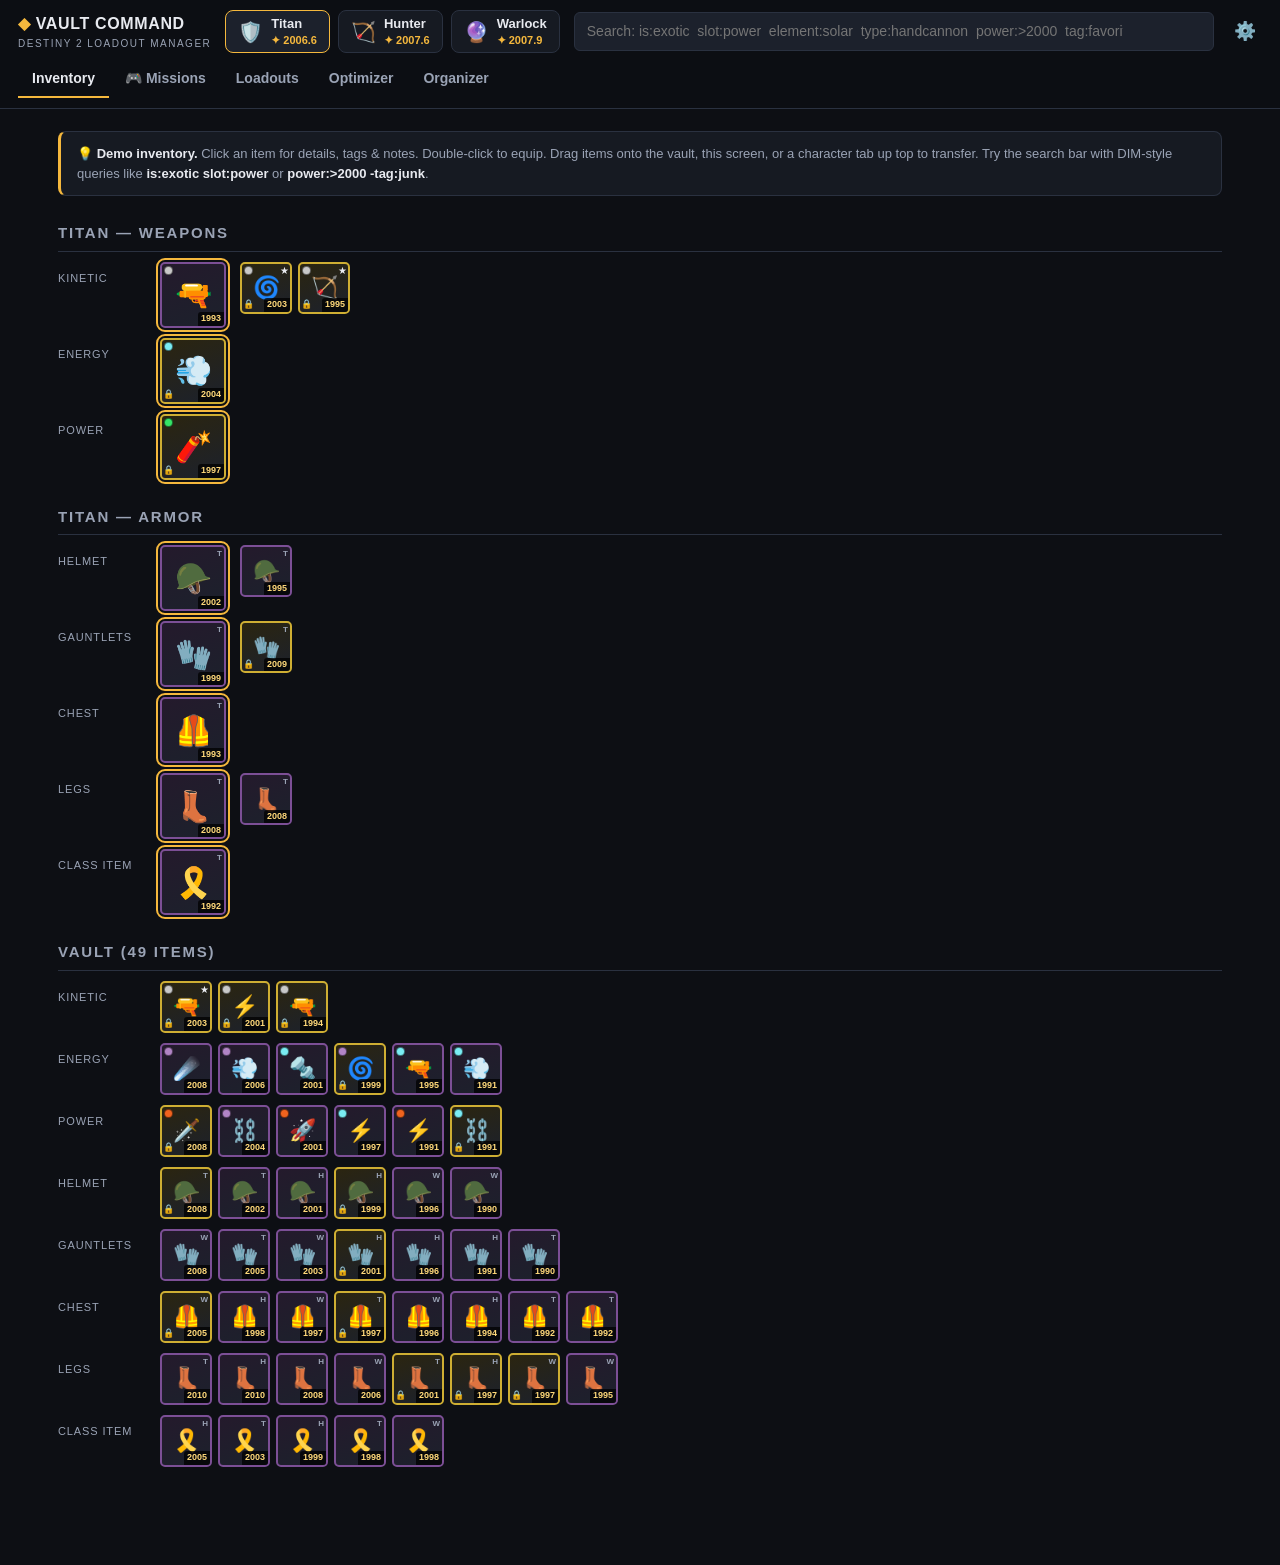
==== commit b138fd43: "Add Vault Command: Destiny 2 loadout manager with mission auto-loadout Replaces the TV comparison ap" ====
--- a/index.html
+++ b/index.html
@@ -1,819 +1,954 @@
 <!DOCTYPE html>
-<html lang="en" data-theme="dark">
+<html lang="en">
 <head>
-  <meta charset="UTF-8">
-  <meta name="viewport" content="width=device-width, initial-scale=1.0">
-  <title>TCL TV Comparison — 2025 / 2026 Lineup</title>
-  <style>
-    :root {
-      --bg:        #0b0d14;
-      --bg-card:   #131620;
-      --bg-hover:  #1a1e2e;
-      --bg-filter: rgba(11,13,20,0.94);
-      --bg-tray:   #0f1120;
-      --text:      #edf0f8;
-      --text-2:    #7b87a0;
-      --text-3:    #40495e;
-      --accent:    #3b82f6;
-      --acc2:      #2563eb;
-      --gold:      #f59e0b;
-      --gold-bg:   rgba(245,158,11,0.1);
-      --border:    #1c2133;
-      --border2:   #252c3d;
-      --r:         14px;
-      --r2:        8px;
-      --r3:        5px;
-      --sh-card:   0 4px 24px rgba(0,0,0,0.55);
-      --sh-tray:   0 -8px 40px rgba(0,0,0,0.65);
-    }
-    [data-theme="light"] {
-      --bg:        #eef1f8;
-      --bg-card:   #ffffff;
-      --bg-hover:  #f4f7ff;
-      --bg-filter: rgba(238,241,248,0.95);
-      --bg-tray:   #ffffff;
-      --text:      #0e1422;
-      --text-2:    #4b5563;
-      --text-3:    #9ca3af;
-      --border:    #dde2ee;
-      --border2:   #c9d0e2;
-      --sh-card:   0 2px 16px rgba(0,0,0,0.08);
-      --sh-tray:   0 -4px 24px rgba(0,0,0,0.1);
-    }
-
-    *,*::before,*::after{box-sizing:border-box;margin:0;padding:0}
-    body{font-family:-apple-system,BlinkMacSystemFont,'Segoe UI',system-ui,sans-serif;background:var(--bg);color:var(--text);min-height:100vh;transition:background .25s,color .25s}
-    .wrap{max-width:1440px;margin:0 auto;padding:0 1.4rem}
-
-    /* ── HEADER ── */
-    .hdr{background:var(--bg-card);border-bottom:1px solid var(--border);padding:.85rem 0;position:sticky;top:0;z-index:200;backdrop-filter:blur(12px)}
-    .hdr .wrap{display:flex;align-items:center;justify-content:space-between;gap:1rem}
-    .logo{display:flex;align-items:center;gap:.6rem}
-    .logo-mark{background:var(--accent);color:#fff;font-weight:900;font-size:.68rem;letter-spacing:.09em;padding:3px 8px;border-radius:4px}
-    .logo h1{font-size:1.1rem;font-weight:800;letter-spacing:-.02em}
-    .logo-sub{font-size:.72rem;color:var(--text-3);margin-top:.1rem}
-    .theme-btn{background:var(--border);border:none;border-radius:999px;padding:.38rem .85rem;font-size:.78rem;color:var(--text-2);cursor:pointer;display:flex;align-items:center;gap:.4rem;transition:all .15s}
-    .theme-btn:hover{background:var(--accent);color:#fff}
-
-    /* ── FILTER BAR ── */
-    .fbar{background:var(--bg-filter);border-bottom:1px solid var(--border);padding:.6rem 0;position:sticky;top:52px;z-index:100;backdrop-filter:blur(12px)}
-    .fbar .wrap{display:flex;flex-wrap:wrap;gap:.55rem;align-items:center}
-    .fg{display:flex;align-items:center;gap:.3rem}
-    .fl{font-size:.64rem;font-weight:800;color:var(--text-3);text-transform:uppercase;letter-spacing:.08em;white-space:nowrap}
-    .fbg{display:flex;gap:.12rem}
-    .fb{background:transparent;border:1px solid var(--border2);border-radius:var(--r2);color:var(--text-2);font-size:.72rem;font-weight:500;padding:.26rem .52rem;cursor:pointer;transition:all .12s;white-space:nowrap}
-    .fb:hover{border-color:var(--accent);color:var(--accent)}
-    .fb.on{background:var(--accent);border-color:var(--accent);color:#fff;font-weight:700}
-    .fdiv{width:1px;height:20px;background:var(--border);flex-shrink:0}
-    .sort-sel{background:var(--bg-card);border:1px solid var(--border2);border-radius:var(--r2);color:var(--text);font-size:.72rem;padding:.26rem .52rem;cursor:pointer;outline:none}
-    .sort-sel:focus{border-color:var(--accent)}
-    .clr-btn{background:transparent;border:1px solid var(--border2);border-radius:var(--r2);color:var(--text-3);font-size:.7rem;padding:.26rem .52rem;cursor:pointer;transition:all .12s;margin-left:auto}
-    .clr-btn:hover{border-color:#ef4444;color:#ef4444}
-
-    /* ── MAIN ── */
-    main{padding:1.4rem 0 7rem}
-    .rbar{margin-bottom:1rem}
-    #rcount{font-size:.78rem;color:var(--text-3)}
-
-    /* ── GRID ── */
-    .grid{display:grid;grid-template-columns:repeat(auto-fill,minmax(268px,1fr));gap:1rem}
-
-    /* ── CARD ── */
-    .card{background:var(--bg-card);border:1px solid var(--border);border-radius:var(--r);padding:1.1rem;display:flex;flex-direction:column;gap:.75rem;transition:all .18s;position:relative;overflow:hidden}
-    .card:hover{background:var(--bg-hover);border-color:var(--border2);transform:translateY(-2px);box-shadow:var(--sh-card)}
-    .card.sel{border-color:var(--accent);background:var(--bg-hover)}
-    .card.sel::before{content:'';position:absolute;top:0;left:0;right:0;height:2px;background:linear-gradient(90deg,var(--accent),#60a5fa)}
-
-    .chead{display:flex;align-items:flex-start;justify-content:space-between}
-    .cmodel{font-size:1.45rem;font-weight:900;letter-spacing:-.03em;line-height:1}
-    .csub{font-size:.7rem;color:var(--text-3);margin-top:.18rem}
-
-    .bdg-row{display:flex;flex-wrap:wrap;gap:.26rem}
-    .bdg{font-size:.6rem;font-weight:800;padding:2px 6px;border-radius:var(--r3);text-transform:uppercase;letter-spacing:.05em;white-space:nowrap}
-    .bdg-26{background:rgba(245,158,11,.12);color:#f59e0b;border:1px solid rgba(245,158,11,.25)}
-    .bdg-25{background:rgba(99,102,241,.1);color:#818cf8;border:1px solid rgba(99,102,241,.2)}
-    .bdg-mini{background:rgba(124,58,237,.12);color:#a78bfa;border:1px solid rgba(124,58,237,.25)}
-    .bdg-sqd{background:rgba(16,185,129,.12);color:#34d399;border:1px solid rgba(16,185,129,.25)}
-    .bdg-rgb{background:rgba(239,68,68,.12);color:#f87171;border:1px solid rgba(239,68,68,.25)}
-    .bdg-8k{background:rgba(245,158,11,.12);color:#fbbf24;border:1px solid rgba(245,158,11,.25)}
-    .bdg-game{background:rgba(16,185,129,.1);color:#10b981;border:1px solid rgba(16,185,129,.22)}
-    .bdg-bo{background:rgba(59,130,246,.1);color:#60a5fa;border:1px solid rgba(59,130,246,.22)}
-
-    .sg{display:grid;grid-template-columns:1fr 1fr;gap:.45rem .7rem}
-    .si{display:flex;flex-direction:column;gap:.08rem}
-    .sk{font-size:.6rem;font-weight:800;color:var(--text-3);text-transform:uppercase;letter-spacing:.06em}
-    .sv{font-size:.82rem;font-weight:600;color:var(--text)}
-    .sv.hi{color:var(--accent)}
-    .sv.gold{color:var(--gold)}
-
-    .slabel{font-size:.6rem;font-weight:800;color:var(--text-3);text-transform:uppercase;letter-spacing:.06em;margin-bottom:.28rem}
-    .pills{display:flex;flex-wrap:wrap;gap:.22rem}
-    .hpill{font-size:.58rem;font-weight:700;padding:2px 6px;border-radius:4px;background:rgba(59,130,246,.1);color:#60a5fa;border:1px solid rgba(59,130,246,.2)}
-    .spill{font-size:.65rem;font-weight:600;padding:2px 6px;border-radius:4px;background:var(--bg);border:1px solid var(--border2);color:var(--text-2)}
-
-    .cbtn{margin-top:auto;background:transparent;border:1px solid var(--accent);border-radius:var(--r2);color:var(--accent);font-size:.78rem;font-weight:700;padding:.48rem;cursor:pointer;transition:all .14s;width:100%;display:flex;align-items:center;justify-content:center;gap:.32rem}
-    .cbtn:hover:not(:disabled){background:var(--accent);color:#fff}
-    .cbtn.on{background:var(--accent);color:#fff}
-    .cbtn:disabled{opacity:.32;cursor:not-allowed;border-color:var(--border2);color:var(--text-3)}
-
-    /* ── TRAY ── */
-    .tray{position:fixed;bottom:0;left:0;right:0;background:var(--bg-tray);border-top:1px solid var(--border2);box-shadow:var(--sh-tray);padding:.6rem 0;transform:translateY(110%);transition:transform .3s cubic-bezier(.34,1.56,.64,1);z-index:150}
-    .tray.vis{transform:translateY(0)}
-    .tray .wrap{display:flex;align-items:center;gap:.7rem;flex-wrap:wrap}
-    .tlabel{font-size:.66rem;font-weight:800;color:var(--text-3);text-transform:uppercase;letter-spacing:.08em;white-space:nowrap}
-    .tchips{display:flex;gap:.38rem;flex:1;flex-wrap:wrap}
-    .tchip{display:flex;align-items:center;gap:.3rem;background:rgba(59,130,246,.1);border:1px solid var(--accent);border-radius:999px;padding:.22rem .6rem;font-size:.76rem;font-weight:700;color:var(--accent)}
-    .tx{background:none;border:none;cursor:pointer;color:var(--text-3);font-size:.88rem;line-height:1;padding:0;transition:color .12s}
-    .tx:hover{color:#ef4444}
-    .tacts{display:flex;gap:.45rem;margin-left:auto}
-    .tbtn{border:none;border-radius:var(--r2);font-size:.76rem;font-weight:700;padding:.4rem .8rem;cursor:pointer;transition:all .12s}
-    .tbtn-clr{background:transparent;border:1px solid var(--border2);color:var(--text-2)}
-    .tbtn-clr:hover{border-color:#ef4444;color:#ef4444}
-    .tbtn-go{background:var(--accent);color:#fff}
-    .tbtn-go:hover{background:var(--acc2)}
-
-    /* ── COMPARISON ── */
-    .csec{margin-top:2.5rem;padding-top:2rem;border-top:1px solid var(--border)}
-    .csec h2{font-size:1.1rem;font-weight:800;margin-bottom:.9rem}
-    .cscroll{overflow-x:auto;-webkit-overflow-scrolling:touch;border:1px solid var(--border);border-radius:var(--r)}
-    .ctable{min-width:480px}
-
-    .crow-hdr{display:grid;background:var(--bg-card);border-bottom:2px solid var(--border2)}
-    .chdr-cell{padding:.8rem .9rem;font-weight:700;border-right:1px solid var(--border);display:flex;align-items:center}
-    .chdr-cell:first-child{font-size:.62rem;font-weight:800;text-transform:uppercase;letter-spacing:.09em;color:var(--text-3)}
-    .chdr-cell:last-child{border-right:none}
-    .chdr-model{font-size:1rem;font-weight:900;letter-spacing:-.02em}
-    .chdr-sub{font-size:.67rem;color:var(--text-2);margin-top:.1rem;font-weight:400}
-    .crmv{margin-left:auto;background:none;border:none;color:var(--text-3);cursor:pointer;font-size:.78rem;padding:.18rem .38rem;border-radius:4px;transition:all .12s}
-    .crmv:hover{background:rgba(239,68,68,.1);color:#ef4444}
-
-    .crow{display:grid}
-    .crow:nth-child(odd) .ccell,.crow:nth-child(odd) .clbl{background:rgba(255,255,255,.025)}
-    [data-theme="light"] .crow:nth-child(odd) .ccell,[data-theme="light"] .crow:nth-child(odd) .clbl{background:rgba(0,0,0,.025)}
-
-    .clbl{padding:.6rem .9rem;font-size:.73rem;font-weight:600;color:var(--text-2);border-right:1px solid var(--border);display:flex;align-items:center;min-width:148px}
-    .ccell{padding:.6rem .9rem;font-size:.8rem;color:var(--text);border-right:1px solid var(--border);display:flex;align-items:center;position:relative;transition:background .12s}
-    .ccell:last-child,.clbl:last-child{border-right:none}
-    .ccell.best{background:var(--gold-bg)!important}
-    .ccell.best .cv{color:var(--gold);font-weight:700}
-    .best-tag{position:absolute;top:3px;right:5px;font-size:.52rem;font-weight:900;text-transform:uppercase;letter-spacing:.07em;color:var(--gold);background:var(--bg-card);border:1px solid rgba(245,158,11,.4);padding:1px 4px;border-radius:3px}
-    .cv-na{color:var(--text-3);font-style:italic}
-    .cv-pills{display:flex;flex-wrap:wrap;gap:.18rem}
-
-    .pnote{margin-top:.9rem;font-size:.7rem;color:var(--text-3);text-align:center}
-
-    /* ── TECH GUIDE ── */
-    .tguide{background:var(--bg-card);border-bottom:1px solid var(--border)}
-    .tguide .wrap{padding-top:.55rem;padding-bottom:.55rem}
-    .tg-toggle{width:100%;background:none;border:none;cursor:pointer;display:flex;align-items:center;gap:.75rem;padding:.45rem 0;color:var(--text)}
-    .tg-toggle:hover .tg-hint{color:var(--accent)}
-    .tg-badge{font-size:.6rem;font-weight:900;text-transform:uppercase;letter-spacing:.09em;padding:2px 7px;border-radius:3px;background:linear-gradient(135deg,#7c3aed,#3b82f6);color:#fff}
-    .tg-title{font-size:.82rem;font-weight:700}
-    .tg-hint{font-size:.75rem;color:var(--text-3);margin-left:auto;transition:color .15s}
-    .tg-chevron{font-size:.7rem;color:var(--text-3);transition:transform .25s}
-    .tg-chevron.open{transform:rotate(180deg)}
-
-    .tg-panel{display:none;padding:.9rem 0 1.1rem}
-    .tg-panel.open{display:block}
-
-    .tg-grid{display:grid;grid-template-columns:1fr auto 1fr auto 1fr;gap:0;align-items:stretch}
-    .tg-col{border:1px solid var(--border2);border-radius:var(--r);padding:.9rem 1rem;display:flex;flex-direction:column;gap:.5rem}
-    .tg-col-qd{border-color:var(--border2)}
-    .tg-col-sqd{border-color:#7c3aed;background:rgba(124,58,237,.04)}
-    .tg-col-rgb{border-color:#ef4444;background:rgba(239,68,68,.04)}
-
-    .tg-arrow-col{display:flex;flex-direction:column;align-items:center;justify-content:center;padding:0 .6rem;gap:.25rem}
-    .tg-arrow-line{width:1px;flex:1;background:var(--border2)}
-    .tg-arrow-txt{font-size:.58rem;font-weight:800;text-transform:uppercase;letter-spacing:.07em;color:var(--text-3);writing-mode:vertical-rl;text-orientation:mixed;white-space:nowrap}
-    .tg-arrow-head{color:var(--text-3);font-size:.7rem}
-
-    .tg-tier{font-size:.6rem;font-weight:800;text-transform:uppercase;letter-spacing:.08em;color:var(--text-3)}
-    .tg-name{font-size:1rem;font-weight:900;letter-spacing:-.02em;line-height:1.1}
-    .tg-name-sqd{color:#a78bfa}
-    .tg-name-rgb{color:#f87171}
-    .tg-sub{font-size:.7rem;color:var(--text-3);font-style:italic}
-
-    .tg-list{list-style:none;display:flex;flex-direction:column;gap:.3rem;margin-top:.2rem}
-    .tg-list li{font-size:.72rem;color:var(--text-2);display:flex;align-items:flex-start;gap:.4rem;line-height:1.35}
-    .tg-list li::before{content:'○';color:var(--text-3);flex-shrink:0;font-size:.65rem;margin-top:.1rem}
-    .tg-list li.win::before{content:'✓';color:#10b981;font-weight:900}
-    .tg-list li.win{color:var(--text)}
-
-    .tg-gamut{margin-top:.4rem;padding:.45rem .6rem;border-radius:var(--r2);font-size:.68rem;font-weight:700;text-align:center}
-    .tg-gamut-qd{background:rgba(99,102,241,.1);color:#818cf8;border:1px solid rgba(99,102,241,.2)}
-    .tg-gamut-sqd{background:rgba(124,58,237,.12);color:#a78bfa;border:1px solid rgba(124,58,237,.3)}
-    .tg-gamut-rgb{background:rgba(239,68,68,.1);color:#f87171;border:1px solid rgba(239,68,68,.3)}
-
-    .tg-btinfo{margin-top:.85rem;padding:.6rem .85rem;background:var(--gold-bg);border:1px solid rgba(245,158,11,.2);border-radius:var(--r2);font-size:.72rem;color:var(--text-2);line-height:1.5}
-    .tg-btinfo strong{color:var(--gold)}
-
-    @media(max-width:780px){
-      .tg-grid{grid-template-columns:1fr;grid-template-rows:auto}
-      .tg-arrow-col{flex-direction:row;padding:.3rem 0;writing-mode:initial}
-      .tg-arrow-line{width:auto;height:1px;flex:1}
-      .tg-arrow-txt{writing-mode:initial}
-    }
-
-    /* card color gamut line */
-    .cgamut{display:flex;align-items:center;gap:.4rem;padding:.35rem .5rem;border-radius:var(--r2);font-size:.68rem;font-weight:700}
-    .cgamut-qd{background:rgba(99,102,241,.08);color:#818cf8;border:1px solid rgba(99,102,241,.18)}
-    .cgamut-sqd{background:rgba(124,58,237,.1);color:#a78bfa;border:1px solid rgba(124,58,237,.25)}
-    .cgamut-rgb{background:rgba(239,68,68,.08);color:#f87171;border:1px solid rgba(239,68,68,.22)}
-    .cgamut-dot{width:6px;height:6px;border-radius:50%;flex-shrink:0}
-    .cgamut-qd .cgamut-dot{background:#818cf8}
-    .cgamut-sqd .cgamut-dot{background:#a78bfa}
-    .cgamut-rgb .cgamut-dot{background:#f87171}
-
-    /* ── NO RESULTS ── */
-    .nores{grid-column:1/-1;text-align:center;padding:4rem 2rem;color:var(--text-3)}
-
-    /* ── SCROLLBAR ── */
-    ::-webkit-scrollbar{width:5px;height:5px}
-    ::-webkit-scrollbar-track{background:transparent}
-    ::-webkit-scrollbar-thumb{background:var(--border2);border-radius:3px}
-    ::-webkit-scrollbar-thumb:hover{background:var(--text-3)}
-
-    /* ── RESPONSIVE ── */
-    @media(max-width:640px){
-      .grid{grid-template-columns:1fr}
-      .fbar .wrap{gap:.4rem}
-      .fl{display:none}
-      .clbl{min-width:108px;font-size:.67rem;padding:.5rem .6rem}
-      .ccell{padding:.5rem .6rem;font-size:.75rem}
-      .logo-sub{display:none}
-    }
-    @media(max-width:900px){.clr-btn{margin-left:0}}
-  </style>
+<meta charset="UTF-8">
+<meta name="viewport" content="width=device-width, initial-scale=1.0">
+<title>Vault Command — Destiny 2 Loadout Manager</title>
+<style>
+:root{
+  --bg:#0d0f14; --panel:#161a22; --panel2:#1c212c; --line:#2a3140;
+  --txt:#e8eaf0; --dim:#9aa3b5; --accent:#f5b83d; --good:#59d98c; --bad:#e5645f;
+  --exotic:#ceae33; --legendary:#7c4f96; --rare:#5076a3;
+}
+*{box-sizing:border-box;margin:0;padding:0}
+body{background:var(--bg);color:var(--txt);font:14px/1.5 -apple-system,BlinkMacSystemFont,"Segoe UI",Roboto,sans-serif;padding-bottom:80px}
+button{font:inherit;color:inherit;background:none;border:none;cursor:pointer}
+input,select,textarea{font:inherit;color:var(--txt);background:var(--panel2);border:1px solid var(--line);border-radius:6px;padding:6px 10px}
+input:focus,select:focus,textarea:focus{outline:1px solid var(--accent)}
+h2{font-size:15px;text-transform:uppercase;letter-spacing:.12em;color:var(--dim);margin:26px 0 10px;border-bottom:1px solid var(--line);padding-bottom:6px}
+h3{font-size:14px;margin:14px 0 8px}
+.btn{background:var(--panel2);border:1px solid var(--line);border-radius:6px;padding:7px 14px;font-weight:600}
+.btn:hover{border-color:var(--accent)}
+.btn.primary{background:var(--accent);color:#14100a;border-color:var(--accent)}
+.btn.danger{border-color:#6b3a38;color:var(--bad)}
+.btn.sm{padding:3px 9px;font-size:12px;font-weight:500}
+
+/* header */
+header{position:sticky;top:0;z-index:50;background:rgba(13,15,20,.95);backdrop-filter:blur(6px);border-bottom:1px solid var(--line);padding:10px 18px}
+.hrow{display:flex;align-items:center;gap:14px;flex-wrap:wrap}
+.brand{font-weight:800;font-size:16px;letter-spacing:.04em;white-space:nowrap}
+.brand em{color:var(--accent);font-style:normal}
+.brand small{display:block;font-size:10px;font-weight:500;color:var(--dim);letter-spacing:.15em;text-transform:uppercase}
+#charTabs{display:flex;gap:8px}
+.ctab{display:flex;align-items:center;gap:8px;background:var(--panel);border:1px solid var(--line);border-radius:8px;padding:5px 12px}
+.ctab.active{border-color:var(--accent);background:var(--panel2)}
+.ctab .em{font-size:20px}
+.ctab .nm{font-weight:700;font-size:13px;text-align:left;line-height:1.2}
+.ctab .pw{font-size:11px;color:var(--accent);font-weight:600}
+.searchwrap{flex:1;min-width:220px;position:relative}
+#searchBox{width:100%;padding:8px 90px 8px 12px}
+#matchCount{position:absolute;right:10px;top:50%;transform:translateY(-50%);font-size:11px;color:var(--dim)}
+nav{display:flex;gap:2px;margin-top:8px;overflow-x:auto}
+nav .tab{padding:7px 14px;font-weight:600;color:var(--dim);border-bottom:2px solid transparent;white-space:nowrap}
+nav .tab.active{color:var(--txt);border-color:var(--accent)}
+.gear{font-size:18px;padding:6px}
+
+main{max-width:1200px;margin:0 auto;padding:8px 18px}
+
+/* item tiles */
+.row{display:flex;gap:14px;align-items:flex-start;margin-bottom:10px}
+.rowlabel{width:88px;flex-shrink:0;font-size:11px;color:var(--dim);text-transform:uppercase;letter-spacing:.08em;padding-top:8px}
+.eqslot{flex-shrink:0}
+.grid{display:flex;flex-wrap:wrap;gap:6px}
+.item{position:relative;width:52px;height:52px;background:var(--panel2);border:2px solid var(--line);border-radius:5px;cursor:pointer;display:flex;align-items:center;justify-content:center;font-size:22px;user-select:none}
+.item.big{width:66px;height:66px;font-size:30px}
+.item:hover{transform:scale(1.06);z-index:2}
+.item.t-Exotic{border-color:var(--exotic);background:linear-gradient(160deg,#2b2510,var(--panel2))}
+.item.t-Legendary{border-color:var(--legendary);background:linear-gradient(160deg,#241a2c,var(--panel2))}
+.item.t-Rare{border-color:var(--rare)}
+.item.equipped{outline:2px solid var(--accent);outline-offset:2px}
+.item.dimmed{opacity:.14;filter:grayscale(1)}
+.item .pow{position:absolute;bottom:0;right:0;font-size:9px;font-weight:700;background:rgba(0,0,0,.75);padding:0 3px;border-radius:3px 0 3px 0;color:#ffd97a}
+.item .el{position:absolute;top:2px;left:2px;width:9px;height:9px;border-radius:50%;border:1px solid rgba(0,0,0,.5)}
+.item .tg{position:absolute;top:-1px;right:1px;font-size:10px}
+.item .lk{position:absolute;bottom:0;left:1px;font-size:9px}
+.item .cls{position:absolute;top:1px;right:2px;font-size:8px;font-weight:800;color:var(--dim)}
+.emptyslot{width:66px;height:66px;border:2px dashed var(--line);border-radius:5px;display:flex;align-items:center;justify-content:center;color:var(--line);font-size:11px}
+.dropzone.dragover{outline:2px dashed var(--accent);outline-offset:4px;border-radius:8px}
+
+/* cards & chips */
+.cards{display:grid;grid-template-columns:repeat(auto-fill,minmax(230px,1fr));gap:12px}
+.card{background:var(--panel);border:1px solid var(--line);border-radius:10px;padding:14px}
+.card.sel{border-color:var(--accent)}
+.card h4{font-size:15px;display:flex;align-items:center;gap:8px}
+.card .cat{font-size:10px;color:var(--dim);text-transform:uppercase;letter-spacing:.1em}
+.card p{font-size:12px;color:var(--dim);margin:6px 0}
+.chips{display:flex;flex-wrap:wrap;gap:5px;margin-top:8px}
+.chip{font-size:10px;font-weight:600;padding:2px 8px;border-radius:20px;background:var(--panel2);border:1px solid var(--line);text-transform:uppercase;letter-spacing:.05em}
+.chip.champ{border-color:#8a4b45;color:#f0a09b}
+.chip.surge{border-color:#7a6a2e;color:#ffd97a}
+
+/* stats */
+.statrow{display:flex;align-items:center;gap:8px;margin:3px 0;font-size:12px}
+.statrow .sn{width:80px;color:var(--dim)}
+.statrow .bar{flex:1;height:8px;background:var(--panel2);border-radius:4px;overflow:hidden}
+.statrow .bar i{display:block;height:100%;background:var(--accent)}
+.statrow .sv{width:30px;text-align:right;font-weight:700}
+
+/* overlay */
+#overlay{position:fixed;inset:0;background:rgba(0,0,0,.68);display:none;align-items:flex-start;justify-content:center;z-index:100;overflow-y:auto;padding:40px 16px}
+#overlay.show{display:flex}
+.panel{background:var(--panel);border:1px solid var(--line);border-radius:12px;width:100%;max-width:460px;overflow:hidden}
+.panel.wide{max-width:840px}
+.phead{padding:14px 18px;border-bottom:1px solid var(--line)}
+.phead.t-Exotic{background:linear-gradient(120deg,#3d3413,var(--panel))}
+.phead.t-Legendary{background:linear-gradient(120deg,#31203d,var(--panel))}
+.phead.t-Rare{background:linear-gradient(120deg,#1e2c3d,var(--panel))}
+.phead h3{margin:0;font-size:18px}
+.phead .sub{font-size:12px;color:var(--dim)}
+.pbody{padding:16px 18px}
+.actions{display:flex;flex-wrap:wrap;gap:8px;margin-top:14px}
+.tagbtns{display:flex;gap:6px;margin-top:10px}
+.tagbtns button{font-size:16px;padding:4px 8px;border:1px solid var(--line);border-radius:6px;opacity:.45}
+.tagbtns button.on{opacity:1;border-color:var(--accent);background:var(--panel2)}
+.perk{display:inline-block;font-size:11px;background:var(--panel2);border:1px solid var(--line);border-radius:12px;padding:2px 9px;margin:2px 3px 2px 0}
+
+/* table */
+table{width:100%;border-collapse:collapse;font-size:12px}
+th,td{padding:6px 8px;text-align:left;border-bottom:1px solid var(--line)}
+th{color:var(--dim);text-transform:uppercase;font-size:10px;letter-spacing:.08em;cursor:pointer;white-space:nowrap;user-select:none}
+tr:hover td{background:var(--panel2)}
+.tablewrap{overflow-x:auto;background:var(--panel);border:1px solid var(--line);border-radius:10px;padding:4px 10px 10px}
+.bulkbar{display:flex;gap:8px;align-items:center;margin:10px 0;flex-wrap:wrap;font-size:12px;color:var(--dim)}
+
+/* misc */
+.banner{background:var(--panel);border:1px solid var(--line);border-left:3px solid var(--accent);border-radius:8px;padding:12px 16px;font-size:13px;color:var(--dim);margin:14px 0}
+.banner b{color:var(--txt)}
+#toast{position:fixed;bottom:22px;left:50%;transform:translateX(-50%);background:#242b38;border:1px solid var(--accent);padding:10px 20px;border-radius:8px;font-weight:600;display:none;z-index:200;max-width:90vw}
+.flex{display:flex;gap:10px;align-items:center;flex-wrap:wrap}
+.spread{justify-content:space-between}
+.muted{color:var(--dim);font-size:12px}
+.why{font-size:11px;color:var(--good);margin-top:3px}
+.recblock{display:flex;gap:14px;align-items:flex-start;flex-wrap:wrap;margin-bottom:12px}
+.recpick{width:150px}
+.recpick .nm{font-size:12px;font-weight:700;margin-top:4px}
+label.opt{display:flex;align-items:center;gap:8px;font-size:13px;margin:6px 0}
+.field{margin:10px 0}
+.field label{display:block;font-size:11px;color:var(--dim);text-transform:uppercase;letter-spacing:.08em;margin-bottom:4px}
+.field select,.field input[type=text]{width:100%}
+.tiers{display:flex;gap:4px;margin:8px 0}
+.tierbox{background:var(--panel2);border:1px solid var(--line);border-radius:6px;padding:4px 8px;font-size:11px;text-align:center}
+.tierbox b{display:block;font-size:15px;color:var(--accent)}
+@media(max-width:640px){.rowlabel{width:58px;font-size:9px}.item{width:46px;height:46px;font-size:19px}.item.big,.emptyslot{width:56px;height:56px}}
+</style>
 </head>
 <body>
 
-<header class="hdr">
-  <div class="wrap">
-    <div class="logo">
-      <span class="logo-mark">TCL</span>
-      <div>
-        <h1>TV Comparison</h1>
-        <div class="logo-sub">2025 K-Series &amp; 2026 L-Series · 9 Models</div>
-      </div>
+<header>
+  <div class="hrow">
+    <div class="brand"><em>◆</em> VAULT COMMAND<small>Destiny 2 Loadout Manager</small></div>
+    <div id="charTabs"></div>
+    <div class="searchwrap">
+      <input id="searchBox" type="text" placeholder='Search: is:exotic  slot:power  element:solar  type:handcannon  power:>2000  tag:favorite  -is:junk' autocomplete="off">
+      <span id="matchCount"></span>
     </div>
-    <button class="theme-btn" id="theme-btn">
-      <span id="tico">☀️</span><span id="tlbl">Light mode</span>
-    </button>
+    <button class="gear" data-act="settings" title="Settings">⚙️</button>
   </div>
+  <nav id="navTabs"></nav>
 </header>
 
-<nav class="fbar" aria-label="Filters">
-  <div class="wrap">
-    <div class="fg">
-      <span class="fl">Size</span>
-      <div class="fbg" id="fg-size">
-        <button class="fb on" data-v="">Any</button>
-        <button class="fb" data-v="55">55"</button>
-        <button class="fb" data-v="65">65"</button>
-        <button class="fb" data-v="75">75"</button>
-        <button class="fb" data-v="85">85"</button>
-        <button class="fb" data-v="98">98"</button>
-        <button class="fb" data-v="115">115"</button>
-      </div>
-    </div>
-    <div class="fdiv"></div>
-    <div class="fg">
-      <span class="fl">Panel</span>
-      <div class="fbg" id="fg-panel">
-        <button class="fb on" data-v="">Any</button>
-        <button class="fb" data-v="QLED">QLED</button>
-        <button class="fb" data-v="QD-Mini LED">QD-Mini LED</button>
-        <button class="fb" data-v="SQD Mini-LED">SQD</button>
-        <button class="fb" data-v="RGB Mini-LED">RGB</button>
-      </div>
-    </div>
-    <div class="fdiv"></div>
-    <div class="fg">
-      <span class="fl">Refresh</span>
-      <div class="fbg" id="fg-refresh">
-        <button class="fb on" data-v="">Any</button>
-        <button class="fb" data-v="60">60Hz</button>
-        <button class="fb" data-v="120">120Hz</button>
-        <button class="fb" data-v="144">144Hz</button>
-      </div>
-    </div>
-    <div class="fdiv"></div>
-    <div class="fg">
-      <span class="fl">Year</span>
-      <div class="fbg" id="fg-year">
-        <button class="fb on" data-v="">Any</button>
-        <button class="fb" data-v="2025">2025</button>
-        <button class="fb" data-v="2026">2026</button>
-      </div>
-    </div>
-    <div class="fdiv"></div>
-    <div class="fg">
-      <span class="fl">Gaming</span>
-      <div class="fbg" id="fg-gaming">
-        <button class="fb on" data-v="">Any</button>
-        <button class="fb" data-v="1">Gaming Ready</button>
-      </div>
-    </div>
-    <div class="fdiv"></div>
-    <div class="fg">
-      <span class="fl">Sort</span>
-      <select class="sort-sel" id="sort-sel">
-        <option value="model-asc">Model A–Z</option>
-        <option value="year-asc">Year (Old–New)</option>
-        <option value="year-desc">Year (New–Old)</option>
-        <option value="nits-desc">Brightness ↓</option>
-        <option value="zones-desc">Dimming Zones ↓</option>
-      </select>
-    </div>
-    <button class="clr-btn" id="clr-btn">Clear filters</button>
-  </div>
-</nav>
-
-<section class="tguide" id="tguide">
-  <div class="wrap">
-    <button class="tg-toggle" id="tg-toggle" aria-expanded="false" aria-controls="tg-panel">
-      <span class="tg-badge">Tech Guide</span>
-      <span class="tg-title">Why SQD Mini-LED is Superior to QD-Mini LED</span>
-      <span class="tg-hint">Click to expand</span>
-      <span class="tg-chevron" id="tg-chevron">▼</span>
-    </button>
-    <div class="tg-panel" id="tg-panel" role="region">
-      <div class="tg-grid">
-
-        <!-- QD-Mini LED column -->
-        <div class="tg-col tg-col-qd">
-          <div class="tg-tier">2025 · Standard</div>
-          <div class="tg-name">QD-Mini LED</div>
-          <div class="tg-sub">Models: QM6K, QM7K, QM8K, QM9K</div>
-          <ul class="tg-list">
-            <li>Standard Quantum Dot color filter</li>
-            <li>~97% DCI-P3 color gamut coverage</li>
-            <li>16-bit backlight controller</li>
-            <li>Halo Control dimming algorithm</li>
-            <li>65,536 dimming steps per zone</li>
-            <li>Visible blooming on bright highlights</li>
-          </ul>
-          <div class="tg-gamut tg-gamut-qd">~97% DCI-P3</div>
-        </div>
-
-        <!-- Arrow: QD → SQD -->
-        <div class="tg-arrow-col">
-          <div class="tg-arrow-line"></div>
-          <div class="tg-arrow-txt">Upgrade</div>
-          <div class="tg-arrow-head">▶</div>
-          <div class="tg-arrow-line"></div>
-        </div>
-
-        <!-- SQD Mini-LED column -->
-        <div class="tg-col tg-col-sqd">
-          <div class="tg-tier">2026 · Advanced</div>
-          <div class="tg-name tg-name-sqd">SQD Mini-LED</div>
-          <div class="tg-sub">Models: QM7L, QM8L, X11</div>
-          <ul class="tg-list">
-            <li class="win">Super Quantum Dots + CSOT Ultra Color Filter</li>
-            <li class="win">100% BT.2020 color gamut — wider than DCI-P3</li>
-            <li class="win">26-bit backlight controller (67M dimming steps)</li>
-            <li class="win">TSR AI Processor for adaptive scene optimization</li>
-            <li class="win">4× more color volume vs standard QD filter</li>
-            <li class="win">Dramatically reduced color crosstalk</li>
-          </ul>
-          <div class="tg-gamut tg-gamut-sqd">100% BT.2020 (Widest Color)</div>
-        </div>
-
-        <!-- Arrow: SQD → RGB -->
-        <div class="tg-arrow-col">
-          <div class="tg-arrow-line"></div>
-          <div class="tg-arrow-txt">Ultimate</div>
-          <div class="tg-arrow-head">▶</div>
-          <div class="tg-arrow-line"></div>
-        </div>
-
-        <!-- RGB Mini-LED column -->
-        <div class="tg-col tg-col-rgb">
-          <div class="tg-tier">2026 · Flagship</div>
-          <div class="tg-name tg-name-rgb">RGB Mini-LED</div>
-          <div class="tg-sub">Model: RM9L</div>
-          <ul class="tg-list">
-            <li class="win">Narrow Band RGB Ultra LEDs — no filter needed</li>
-            <li class="win">100% BT.2020 with zero filter light loss</li>
-            <li class="win">30-bit backlight controller (1B dimming steps)</li>
-            <li class="win">TSR AI Processor — same as SQD flagship tier</li>
-            <li class="win">Maximum achievable brightness per watt</li>
-            <li class="win">Zero color crosstalk between R, G, B channels</li>
-          </ul>
-          <div class="tg-gamut tg-gamut-rgb">100% BT.2020 · Zero Crosstalk</div>
-        </div>
-
-      </div>
-
-      <div class="tg-btinfo">
-        <strong>Backlight Controller Bits Explained:</strong> The bit-depth of the backlight controller determines how many distinct dimming steps each zone can produce.
-        QD-Mini LED's 16-bit controller offers 65,536 steps per zone.
-        SQD Mini-LED's 26-bit controller delivers over 67 million steps — meaning far smoother gradients from pure black to peak brightness, eliminating visible banding and crush artifacts.
-        RGB Mini-LED takes this further with a 30-bit controller (1 billion steps), the highest precision available in any consumer display.
-        <br><br>
-        <strong>TSR AI Processor:</strong> Exclusive to SQD and RGB Mini-LED models, the TSR (Temporal Super Resolution) AI chip analyzes each frame in real time, intelligently mapping backlight zones, enhancing upscaling, reducing motion blur, and applying per-scene HDR tone mapping that static algorithms cannot match.
-        <br><br>
-        <strong>BT.2020 vs DCI-P3:</strong> BT.2020 is the next-generation color standard that covers roughly 75% of all visible human color perception — significantly wider than DCI-P3 (~69%). Standard QLED and QD-Mini LED panels cover only ~97% of the smaller DCI-P3 space. SQD and RGB Mini-LED achieve 100% of the larger BT.2020 standard, unlocking colors that simply cannot be reproduced on previous-generation displays.
-      </div>
-    </div>
-  </div>
-</section>
-
-<main>
-  <div class="wrap">
-    <div class="rbar"><p id="rcount" aria-live="polite">Showing 9 models</p></div>
-    <div class="grid" id="grid" role="list"></div>
-
-    <section class="csec" id="csec" style="display:none">
-      <h2>Side-by-Side Comparison</h2>
-      <div class="cscroll">
-        <div class="ctable" id="ctable"></div>
-      </div>
-      <p class="pnote">* Specs based on official TCL listings. Dimming zone counts for QM9K are estimated. Nit values reflect advertised peak brightness on small HDR highlight windows.</p>
-    </section>
-  </div>
-</main>
-
-<div class="tray" id="tray">
-  <div class="wrap">
-    <span class="tlabel">Comparing</span>
-    <div class="tchips" id="tchips"></div>
-    <div class="tacts">
-      <button class="tbtn tbtn-clr" id="tclr">Clear all</button>
-      <button class="tbtn tbtn-go" id="tgo">View comparison ↓</button>
-    </div>
-  </div>
-</div>
+<main id="view"></main>
+<div id="overlay"></div>
+<div id="toast"></div>
+<input type="file" id="importFile" accept=".json" style="display:none">
 
 <script>
-// ─── TV DATA (verified specs) ────────────────────────────────────────────────
-const TVS = [
-  {
-    id:'qm5k', model:'QM5K', year:2025, tier:5, series:'Q-Series',
-    panel:'QLED', resolution:'4K', hz:60,
-    hdr:['Dolby Vision','HDR10+','HLG'],
-    hdmiPorts:4, hdmiVer:2.0, zones:500,
-    nits:1500, audioW:20, audioSys:'2.0 ch', audioBrand:null,
-    os:'Google TV', sizes:[43,50,55,65,75,85],
-    gaming:false,
-    colorGamut:'~90% DCI-P3', processor:'Standard', backlightBits:12,
-    note:'Entry-level QLED with up to 500 local dimming zones'
-  },
-  {
-    id:'qm6k', model:'QM6K', year:2025, tier:4, series:'Q-Series',
-    panel:'QD-Mini LED', resolution:'4K', hz:120,
-    hdr:['Dolby Vision IQ','HDR10+','HLG'],
-    hdmiPorts:4, hdmiVer:2.1, zones:500,
-    nits:2600, audioW:30, audioSys:'2.0 ch', audioBrand:null,
-    os:'Google TV', sizes:[43,50,55,65,75,85,98],
-    gaming:true,
-    colorGamut:'~97% DCI-P3', processor:'Halo Control', backlightBits:16,
-    note:'QD-Mini LED with Halo Control System to minimize blooming'
-  },
-  {
-    id:'qm7k', model:'QM7K', year:2025, tier:3, series:'Q-Series',
-    panel:'QD-Mini LED', resolution:'4K', hz:144,
-    hdr:['Dolby Vision IQ','HDR10+','HLG'],
-    hdmiPorts:4, hdmiVer:2.1, zones:2500,
-    nits:3000, audioW:40, audioSys:'2.1 ch', audioBrand:null,
-    os:'Google TV', sizes:[55,65,75,85],
-    gaming:true,
-    colorGamut:'~97% DCI-P3', processor:'Halo Control', backlightBits:16,
-    note:'Anti-reflective CrystGlow HVA panel · 2,500 dimming zones'
-  },
-  {
-    id:'qm8k', model:'QM8K', year:2025, tier:2, series:'Q-Series',
-    panel:'QD-Mini LED', resolution:'4K', hz:144,
-    hdr:['Dolby Vision IQ','HDR10+','HLG'],
-    hdmiPorts:4, hdmiVer:2.1, zones:5000,
-    nits:5000, audioW:60, audioSys:'2.1 ch Atmos', audioBrand:'Bang & Olufsen',
-    os:'Google TV', sizes:[55,65,75,85,98],
-    gaming:true,
-    colorGamut:'~97% DCI-P3', processor:'Halo Control', backlightBits:16,
-    note:'5,000+ dimming zones · Bang & Olufsen premium audio'
-  },
-  {
-    id:'qm9k', model:'QM9K', year:2025, tier:1, series:'Q-Series',
-    panel:'QD-Mini LED', resolution:'4K', hz:144,
-    hdr:['Dolby Vision IQ','HDR10+','HLG'],
-    hdmiPorts:4, hdmiVer:2.1, zones:8000,
-    nits:6500, audioW:70, audioSys:'2.1 ch Atmos', audioBrand:'Bang & Olufsen',
-    os:'Google TV', sizes:[65,75,85,98],
-    gaming:true,
-    colorGamut:'~97% DCI-P3', processor:'Halo Control', backlightBits:16,
-    note:'2025 flagship · 6,500 nits peak · advanced Halo Control System'
-  },
-  {
-    id:'qm7l', model:'QM7L', year:2026, tier:4, series:'Q-Series',
-    panel:'SQD Mini-LED', resolution:'4K', hz:144,
-    hdr:['Dolby Vision IQ','HDR10+','HLG'],
-    hdmiPorts:4, hdmiVer:2.1, zones:2100,
-    nits:3000, audioW:40, audioSys:'2.1 ch AtmosConnect', audioBrand:'Bang & Olufsen',
-    os:'Google TV', sizes:[55,65,75,85],
-    gaming:true,
-    colorGamut:'100% BT.2020', processor:'TSR AI', backlightBits:26,
-    note:'SQD Mini-LED · HVA 2.0 Pro Panel · 2,100+ zones · B&O audio'
-  },
-  {
-    id:'qm8l', model:'QM8L', year:2026, tier:3, series:'Q-Series',
-    panel:'SQD Mini-LED', resolution:'4K', hz:144,
-    hdr:['Dolby Vision 2.0 Max','HDR10+','HLG'],
-    hdmiPorts:4, hdmiVer:2.1, zones:4000,
-    nits:6000, audioW:60, audioSys:'2.1 ch Atmos FlexConnect', audioBrand:'Bang & Olufsen',
-    os:'Google TV', sizes:[55,65,75,85,98],
-    gaming:true,
-    colorGamut:'100% BT.2020', processor:'TSR AI', backlightBits:26,
-    note:'SQD Mini-LED · WHVA 2.0 Ultra Panel · Dolby Vision 2.0 Max · 4,000+ zones'
-  },
-  {
-    id:'rm9l', model:'RM9L', year:2026, tier:2, series:'R-Series',
-    panel:'RGB Mini-LED', resolution:'4K', hz:144,
-    hdr:['Dolby Vision IQ','HDR10+','HLG'],
-    hdmiPorts:4, hdmiVer:2.1, zones:5600,
-    nits:9000, audioW:80, audioSys:'2.1 ch Atmos', audioBrand:null,
-    os:'Google TV', sizes:[85,98,115],
-    gaming:true,
-    colorGamut:'100% BT.2020', processor:'TSR AI', backlightBits:30,
-    note:'RGB Mini-LED · Narrow Band RGB Ultra LEDs · 100% BT.2020 · up to 115"'
-  },
-  {
-    id:'x11l', model:'X11', year:2026, tier:1, series:'X-Series',
-    panel:'SQD Mini-LED', resolution:'8K', hz:144,
-    hdr:['Dolby Vision IQ','HDR10+','HLG'],
-    hdmiPorts:4, hdmiVer:2.1, zones:20736,
-    nits:10000, audioW:100, audioSys:'2.1 ch Atmos + Soundbar', audioBrand:'Bang & Olufsen',
-    os:'Google TV', sizes:[75,85,98],
-    gaming:true,
-    colorGamut:'100% BT.2020', processor:'TSR AI', backlightBits:26,
-    note:'8K SQD Mini-LED · WHVA 2.0 Ultra Panel · B&O soundbar + up-firing Atmos'
+'use strict';
+/* ============================== constants ============================== */
+const SLOTS=['kinetic','energy','power','helmet','gauntlets','chest','legs','classitem'];
+const WEAPON_SLOTS=['kinetic','energy','power'];
+const ARMOR_SLOTS=['helmet','gauntlets','chest','legs','classitem'];
+const SLOT_LABEL={kinetic:'Kinetic',energy:'Energy',power:'Power',helmet:'Helmet',gauntlets:'Gauntlets',chest:'Chest',legs:'Legs',classitem:'Class Item'};
+const STATS=['mobility','resilience','recovery','discipline','intellect','strength'];
+const STAT_LABEL={mobility:'Mobility',resilience:'Resilience',recovery:'Recovery',discipline:'Discipline',intellect:'Intellect',strength:'Strength'};
+const EL_COLOR={kinetic:'#c8c8c8',solar:'#f0631e',arc:'#7aecf3',void:'#b184c5',stasis:'#4d88ff',strand:'#35e366'};
+const TAG_ICON={favorite:'★',keep:'🏷',infuse:'⚗',junk:'🗑',archive:'📦'};
+const TYPE_ICON={'Hand Cannon':'🔫','Pulse Rifle':'🌀','Auto Rifle':'🔩','Scout Rifle':'🔭','Submachine Gun':'💨','Sidearm':'🔧','Bow':'🏹','Fusion Rifle':'☄️','Sniper Rifle':'🎯','Shotgun':'💥','Grenade Launcher':'🧨','Rocket Launcher':'🚀','Linear Fusion Rifle':'⚡','Machine Gun':'⛓️','Sword':'🗡️',helmet:'🪖',gauntlets:'🧤',chest:'🦺',legs:'👢',classitem:'🎗️'};
+const CHAMPION_COUNTERS={barrier:['Auto Rifle','Pulse Rifle','Linear Fusion Rifle'],unstoppable:['Hand Cannon','Grenade Launcher','Scout Rifle'],overload:['Submachine Gun','Bow','Machine Gun']};
+const ROLES={
+ 'boss-dps':{types:['Rocket Launcher','Linear Fusion Rifle','Grenade Launcher','Sword'],label:'Strong boss damage'},
+ 'add-clear':{types:['Machine Gun','Auto Rifle','Submachine Gun','Grenade Launcher','Bow'],label:'Excellent add clear'},
+ 'duel':{types:['Hand Cannon','Pulse Rifle','Submachine Gun','Auto Rifle','Sidearm'],label:'Strong in duels'},
+ 'pvp-heavy':{types:['Rocket Launcher','Sword','Machine Gun'],label:'High-value PvP heavy'},
+ 'ranged':{types:['Scout Rifle','Bow','Pulse Rifle','Linear Fusion Rifle'],label:'Safe damage at range'},
+ 'invader':{types:['Linear Fusion Rifle','Sniper Rifle','Rocket Launcher'],label:'Counters invaders / bank pushes'}
+};
+const CHARS=[
+ {id:'c_titan',cls:'titan',name:'Titan',em:'🛡️'},
+ {id:'c_hunter',cls:'hunter',name:'Hunter',em:'🏹'},
+ {id:'c_warlock',cls:'warlock',name:'Warlock',em:'🔮'}
+];
+const ACTIVITIES=[
+ {id:'vanguard',name:'Vanguard Ops',icon:'🎯',cat:'PvE · Playlist',desc:'Standard strike playlist. Speed and add clear win — bring your favorite blasters.',surges:['arc','solar'],champions:[],statW:{resilience:2,recovery:2,discipline:2,mobility:0,intellect:1,strength:1},roles:{energy:'add-clear',power:'add-clear'},focus:'Fast add clear & ability uptime'},
+ {id:'nightfall',name:'Nightfall',icon:'💀',cat:'PvE · Endgame',desc:'Champions, modifiers and real damage. Match the surge and bring champion counters.',surges:['solar','void'],champions:['barrier','unstoppable'],statW:{resilience:3,recovery:2,discipline:1,mobility:0,intellect:1,strength:0},roles:{power:'boss-dps'},focus:'Survivability + champion control'},
+ {id:'gm',name:'Grandmaster Nightfall',icon:'☠️',cat:'PvE · Pinnacle',desc:'Contest power, all champion types, instant deaths. Range and resilience are everything.',surges:['arc'],champions:['barrier','unstoppable','overload'],statW:{resilience:3,recovery:3,discipline:1,mobility:0,intellect:1,strength:0},roles:{kinetic:'ranged',power:'boss-dps'},focus:'Play at range, counter every champion'},
+ {id:'raid',name:'Raid',icon:'🏛️',cat:'PvE · 6-player',desc:'Encounter mechanics and DPS phases. Heavy boss damage plus reliable add clear.',surges:[],champions:[],statW:{resilience:3,recovery:2,discipline:1,mobility:0,intellect:2,strength:0},roles:{power:'boss-dps',energy:'add-clear'},focus:'Boss DPS phases + super uptime'},
+ {id:'dungeon',name:'Dungeon',icon:'🕳️',cat:'PvE · 3-player',desc:'Long solo-able encounters. Self-sufficiency, sustained DPS and recovery.',surges:[],champions:[],statW:{resilience:3,recovery:3,discipline:1,mobility:0,intellect:1,strength:0},roles:{power:'boss-dps',kinetic:'ranged'},focus:'Self-sufficiency & sustained DPS'},
+ {id:'lostsector',name:'Expert Lost Sector',icon:'🧭',cat:'PvE · Solo',desc:'Solo champion hunting for exotics. Counter both champion types or wipe.',surges:['void'],champions:['barrier','overload'],statW:{resilience:3,recovery:3,discipline:1,mobility:0,intellect:0,strength:0},roles:{power:'boss-dps'},focus:'Solo survivability + champion counters'},
+ {id:'onslaught',name:'Onslaught',icon:'🏰',cat:'PvE · Horde',desc:'50 waves of everything. Add clear above all, heavy for demolitions.',surges:['strand','arc'],champions:['unstoppable','overload'],statW:{resilience:2,recovery:2,discipline:3,mobility:0,intellect:1,strength:1},roles:{energy:'add-clear',power:'add-clear',kinetic:'add-clear'},focus:'Endless add clear & grenade uptime'},
+ {id:'gambit',name:'Gambit',icon:'🐍',cat:'PvE/PvP · Hybrid',desc:'Bank motes, burn bosses, delete invaders. One gun for adds, one for players.',surges:[],champions:[],statW:{resilience:2,recovery:2,discipline:2,mobility:1,intellect:1,strength:0},roles:{energy:'add-clear',power:'invader',kinetic:'ranged'},focus:'Add clear + invader counter'},
+ {id:'crucible',name:'Crucible',icon:'⚔️',cat:'PvP · Playlist',desc:'Player duels. TTK, handling and neutral game — leave the raid gear at home.',surges:[],champions:[],pvp:true,statW:{mobility:2,resilience:2,recovery:3,discipline:1,intellect:2,strength:0},roles:{kinetic:'duel',energy:'duel',power:'pvp-heavy'},focus:'Dueling weapons & fast recovery'},
+ {id:'trials',name:'Trials of Osiris',icon:'🏆',cat:'PvP · Pinnacle',desc:'Sweaty 3v3 elimination. Your absolute best dueling kit, no experiments.',surges:[],champions:[],pvp:true,statW:{mobility:2,resilience:3,recovery:3,discipline:1,intellect:2,strength:0},roles:{kinetic:'duel',energy:'duel',power:'pvp-heavy'},focus:'Peak dueling loadout'}
+];
+
+/* ============================== demo data ============================== */
+const ri=n=>Math.floor(Math.random()*n);
+const pick=a=>a[ri(a.length)];
+let _seq=1; const uid=()=>'i'+(_seq++)+'_'+Date.now().toString(36);
+
+const WEAPON_DEFS=[
+ // name, type, slot, element, tier, intrinsic champion counter
+ ['Ace of Spades','Hand Cannon','kinetic','kinetic','Exotic',null],
+ ['Fatebringer (Timelost)','Hand Cannon','kinetic','kinetic','Legendary',null],
+ ['Midnight Coup','Hand Cannon','kinetic','kinetic','Legendary',null],
+ ['Outbreak Perfected','Pulse Rifle','kinetic','kinetic','Exotic',null],
+ ['The Messenger','Pulse Rifle','kinetic','kinetic','Legendary',null],
+ ['Hung Jury SR4','Scout Rifle','kinetic','kinetic','Legendary',null],
+ ['Wish-Ender','Bow','kinetic','kinetic','Exotic','barrier'],
+ ['Witherhoard','Grenade Launcher','kinetic','kinetic','Exotic',null],
+ ['Malfeasance','Hand Cannon','kinetic','kinetic','Exotic','unstoppable'],
+ ['Arbalest','Linear Fusion Rifle','kinetic','kinetic','Exotic','barrier'],
+ ['The Immortal','Submachine Gun','kinetic','strand','Legendary',null],
+ ['Quicksilver Storm','Auto Rifle','kinetic','strand','Exotic',null],
+ ['Verglas Curve','Bow','kinetic','stasis','Exotic',null],
+ ['Syncopation-53','Pulse Rifle','kinetic','stasis','Legendary',null],
+ ['Sunshot','Hand Cannon','energy','solar','Exotic',null],
+ ['Riskrunner','Submachine Gun','energy','arc','Exotic',null],
+ ['Trinity Ghoul','Bow','energy','arc','Exotic',null],
+ ['Graviton Lance','Pulse Rifle','energy','void','Exotic',null],
+ ['Le Monarque','Bow','energy','void','Exotic','overload'],
+ ['Calus Mini-Tool','Submachine Gun','energy','solar','Legendary',null],
+ ['IKELOS_SMG_v1.0.3','Submachine Gun','energy','arc','Legendary',null],
+ ['Funnelweb','Submachine Gun','energy','void','Legendary',null],
+ ['Forbearance','Grenade Launcher','energy','arc','Legendary',null],
+ ['Ammit AR2','Auto Rifle','energy','solar','Legendary',null],
+ ['Ros Arago IV','Auto Rifle','energy','arc','Legendary',null],
+ ['Nation of Beasts','Hand Cannon','energy','arc','Legendary',null],
+ ["Zealot's Reward",'Fusion Rifle','energy','void','Legendary',null],
+ ['Gjallarhorn','Rocket Launcher','power','solar','Exotic',null],
+ ['Apex Predator','Rocket Launcher','power','solar','Legendary',null],
+ ['The Hothead','Rocket Launcher','power','arc','Legendary',null],
+ ['Cataclysmic','Linear Fusion Rifle','power','solar','Legendary',null],
+ ['Stormchaser','Linear Fusion Rifle','power','arc','Legendary',null],
+ ['Taipan-4fr','Linear Fusion Rifle','power','void','Legendary',null],
+ ['Thunderlord','Machine Gun','power','arc','Exotic',null],
+ ['Commemoration','Machine Gun','power','void','Legendary',null],
+ ['Retrofit Escapade','Machine Gun','power','void','Legendary',null],
+ ['Falling Guillotine','Sword','power','void','Legendary',null],
+ ['The Lament','Sword','power','solar','Exotic','barrier'],
+ ['Regnant','Grenade Launcher','power','void','Legendary',null],
+ ['Parasite','Grenade Launcher','power','strand','Exotic',null]
+];
+const PERKS=['Outlaw','Rampage','Kill Clip','Feeding Frenzy','Firefly','Explosive Payload','Rapid Hit','Frenzy','Demolitionist','Voltshot','Incandescent','Destabilizing Rounds','Bait and Switch','Vorpal Weapon','Envious Assassin','Reconstruction',"Fourth Time's the Charm",'Auto-Loading Holster','Subsistence','One for All'];
+const MWS=['Range MW','Stability MW','Handling MW','Reload MW','Charge Time MW','Velocity MW'];
+const ARMOR_SETS={
+ titan:{sets:['Wild Hunt','Iron Truage','Prodigal Colossus','Crystocrene'],suffix:{helmet:'Helm',gauntlets:'Gauntlets',chest:'Plate',legs:'Greaves',classitem:'Mark'}},
+ hunter:{sets:['Wild Hunt','Iron Fellowship','Prodigal Shade','Crystocrene'],suffix:{helmet:'Mask',gauntlets:'Grips',chest:'Vest',legs:'Strides',classitem:'Cloak'}},
+ warlock:{sets:['Wild Hunt','Iron Remembrance','Prodigal Sage','Crystocrene'],suffix:{helmet:'Hood',gauntlets:'Gloves',chest:'Robes',legs:'Boots',classitem:'Bond'}}
+};
+const EXOTIC_ARMOR=[
+ ['Loreley Splendor Helm','titan','helmet',['resilience','recovery']],
+ ['Synthoceps','titan','gauntlets',['strength','resilience']],
+ ['Heart of Inmost Light','titan','chest',['resilience','discipline']],
+ ['Dunemarchers','titan','legs',['mobility','strength']],
+ ["Assassin's Cowl",'hunter','helmet',['mobility','recovery']],
+ ["Liar's Handshake",'hunter','gauntlets',['strength','mobility']],
+ ["Gyrfalcon's Hauberk",'hunter','chest',['recovery','mobility']],
+ ['Star-Eater Scales','hunter','legs',['intellect','mobility']],
+ ['Crown of Tempests','warlock','helmet',['intellect','recovery']],
+ ['Sunbracers','warlock','gauntlets',['strength','recovery']],
+ ['Phoenix Protocol','warlock','chest',['intellect','recovery']],
+ ['Transversive Steps','warlock','legs',['mobility','discipline']]
+];
+function genStats(spikes){
+ const s={}; STATS.forEach(k=>s[k]=2+ri(9));
+ spikes.forEach(k=>s[k]+=12+ri(11));
+ return s;
+}
+function genDemo(){
+ const items=[];
+ const owners=['c_titan','c_hunter','c_warlock','vault','vault'];
+ WEAPON_DEFS.forEach(def=>{
+  const name=def[0],type=def[1],slot=def[2],element=def[3],tier=def[4],champ=def[5];
+  items.push({id:uid(),name:name,itemType:'weapon',type:type,slot:slot,element:element,tier:tier,champ:champ,power:1990+ri(21),
+   perks:[pick(PERKS),pick(PERKS)],mw:pick(MWS),owner:pick(owners),equipped:false,locked:tier==='Exotic',tag:null,notes:''});
+ });
+ CHARS.forEach(c=>{
+  const cfg=ARMOR_SETS[c.cls];
+  ARMOR_SLOTS.forEach(slot=>{
+   for(let n=0;n<3;n++){
+    const set=cfg.sets[(n+ri(2))%cfg.sets.length];
+    items.push({id:uid(),name:set+' '+cfg.suffix[slot],itemType:'armor',type:SLOT_LABEL[slot],slot:slot,tier:'Legendary',
+     classType:c.cls,power:1990+ri(21),stats:slot==='classitem'?null:genStats([pick(STATS),pick(STATS)]),
+     owner:n===0?c.id:(n===1?pick([c.id,'vault']):'vault'),equipped:false,locked:false,tag:null,notes:''});
+   }
+  });
+ });
+ EXOTIC_ARMOR.forEach(def=>{
+  const name=def[0],cls=def[1],slot=def[2],spikes=def[3];
+  items.push({id:uid(),name:name,itemType:'armor',type:SLOT_LABEL[slot],slot:slot,tier:'Exotic',classType:cls,
+   power:1995+ri(16),stats:genStats(spikes),owner:pick(['c_'+cls,'vault']),
+   equipped:false,locked:true,tag:null,notes:''});
+ });
+ // guarantee every character can equip every slot
+ CHARS.forEach(c=>{
+  SLOTS.forEach(slot=>{
+   const mine=items.filter(i=>i.slot===slot&&i.owner===c.id&&(i.itemType==='weapon'||i.classType===c.cls));
+   if(!mine.length){
+    const cand=items.find(i=>i.slot===slot&&i.owner==='vault'&&(i.itemType==='weapon'||i.classType===c.cls));
+    if(cand){cand.owner=c.id;mine.push(cand);}
+   }
+   // prefer non-exotics for starting gear so the one-exotic rule holds
+   if(mine.length){mine.sort((a,b)=>((a.tier==='Exotic')-(b.tier==='Exotic'))||b.power-a.power);mine[0].equipped=true;}
+  });
+ });
+ // a few starter tags
+ items.filter(i=>i.tier==='Exotic').slice(0,4).forEach(i=>i.tag='favorite');
+ return items;
+}
+
+/* ============================== state ============================== */
+const LS='vaultCommand.v1';
+let state;
+function save(){
+ localStorage.setItem(LS,JSON.stringify({items:state.items,loadouts:state.loadouts,settings:state.settings,activeChar:state.activeChar}));
+}
+function initState(){
+ state={items:[],loadouts:[],settings:{sort:'power',autoApply:false},activeChar:'c_titan',view:'inventory',q:'',
+  selectedActivity:null,optWeights:{mobility:0,resilience:3,recovery:2,discipline:1,intellect:0,strength:0},
+  optExotic:'',optResult:null,orgSel:new Set(),orgSort:{key:'power',dir:-1}};
+ let saved=null;
+ try{saved=JSON.parse(localStorage.getItem(LS));}catch(e){}
+ if(saved&&Array.isArray(saved.items)&&saved.items.length){
+  state.items=saved.items; state.loadouts=saved.loadouts||[];
+  Object.assign(state.settings,saved.settings||{});
+  state.activeChar=saved.activeChar||'c_titan';
+ }else{
+  state.items=genDemo(); save();
+ }
+}
+const item=id=>state.items.find(i=>i.id===id);
+const getChar=id=>CHARS.find(c=>c.id===id);
+const cap=s=>s?s.charAt(0).toUpperCase()+s.slice(1):'';
+const esc=s=>String(s==null?'':s).replace(/&/g,'&amp;').replace(/</g,'&lt;').replace(/>/g,'&gt;').replace(/"/g,'&quot;');
+
+/* ============================== search language ============================== */
+function tokenPred(t){
+ const m=t.match(/^([a-z]+):(.+)$/);
+ if(!m){
+  return i=>((i.name+' '+i.type+' '+(i.perks||[]).join(' ')+' '+(i.notes||'')).toLowerCase().includes(t));
+ }
+ const k=m[1],v=m[2];
+ switch(k){
+  case 'is':
+   switch(v){
+    case 'weapon':return i=>i.itemType==='weapon';
+    case 'armor':return i=>i.itemType==='armor';
+    case 'exotic':return i=>i.tier==='Exotic';
+    case 'legendary':return i=>i.tier==='Legendary';
+    case 'rare':return i=>i.tier==='Rare';
+    case 'locked':return i=>!!i.locked;
+    case 'equipped':return i=>!!i.equipped;
+    case 'tagged':return i=>!!i.tag;
+    default:return function(){return false;};
+   }
+  case 'slot':return i=>i.slot===v;
+  case 'type':return i=>i.type.toLowerCase().replace(/\s+/g,'')===v.replace(/\s+/g,'');
+  case 'element':return i=>i.element===v;
+  case 'class':return i=>i.classType===v;
+  case 'tag':return v==='none'?(i=>!i.tag):(i=>i.tag===v);
+  case 'perk':return i=>(i.perks||[]).join(' ').toLowerCase().includes(v);
+  case 'name':return i=>i.name.toLowerCase().includes(v);
+  case 'owner':{
+   const map={vault:'vault',titan:'c_titan',hunter:'c_hunter',warlock:'c_warlock'};
+   return i=>i.owner===(map[v]||v);
   }
-];
-
-// ─── STATE ───────────────────────────────────────────────────────────────────
-const S = {
-  f:{ size:'',panel:'',hz:'',year:'',gaming:'' },
-  sort:'model-asc',
-  sel:[],
-  theme: localStorage.getItem('tcl-theme')||'dark'
-};
-
-// ─── COMPARISON ROWS ─────────────────────────────────────────────────────────
-const ROWS = [
-  { lbl:'Display Technology',  get:t=>({txt:t.panel}),                                    best:null },
-  { lbl:'Resolution',          get:t=>({txt:t.resolution+' UHD',num:t.resolution==='8K'?2:1}), best:1 },
-  { lbl:'Refresh Rate',        get:t=>({txt:t.hz+'Hz',num:t.hz}),                          best:1 },
-  { lbl:'Peak Brightness',     get:t=>({txt:t.nits.toLocaleString()+' nits',num:t.nits}),  best:1 },
-  { lbl:'Local Dimming Zones', get:t=>({txt:t.zones.toLocaleString()+' zones',num:t.zones}),best:1},
-  { lbl:'HDMI',                get:t=>({txt:t.hdmiPorts+'× HDMI '+t.hdmiVer,num:t.hdmiVer}),best:1},
-  { lbl:'HDR Formats',         get:t=>({pills:t.hdr,num:t.hdr.length}),                    best:1 },
-  { lbl:'Audio System',        get:t=>({txt:t.audioW+'W '+t.audioSys+(t.audioBrand?' · '+t.audioBrand:''),num:t.audioW}), best:1 },
-  { lbl:'Available Sizes',     get:t=>({sizes:t.sizes}),                                   best:null },
-  { lbl:'Color Gamut',         get:t=>({txt:t.colorGamut}),                                best:null },
-  { lbl:'AI Processor',        get:t=>({txt:t.processor}),                                 best:null },
-  { lbl:'Backlight Controller',get:t=>({txt:t.backlightBits+'-bit',num:t.backlightBits}),  best:1 },
-  { lbl:'Smart OS',            get:t=>({txt:t.os}),                                        best:null },
-  { lbl:'Model Year',          get:t=>({txt:String(t.year),num:t.year}),                   best:null },
-];
-
-// ─── HELPERS ─────────────────────────────────────────────────────────────────
-const $ = id => document.getElementById(id);
-const byId = id => TVS.find(t=>t.id===id);
-
-function gamutCls(t){
-  if(t.panel==='RGB Mini-LED') return 'cgamut-rgb';
-  if(t.panel==='SQD Mini-LED') return 'cgamut-sqd';
-  if(t.panel==='QD-Mini LED')  return 'cgamut-qd';
-  return 'cgamut-qd';
-}
-
-function gamutBadge(t){
-  const cls=gamutCls(t);
-  return `<div class="cgamut ${cls}"><span class="cgamut-dot"></span>${t.colorGamut}</div>`;
-}
-
-function bestIdx(vals, dir) {
-  const ns = vals.map((v,i)=>({v,i})).filter(x=>x.v!=null&&!isNaN(x.v));
-  if(ns.length<2) return [];
-  const tgt = dir===1 ? Math.max(...ns.map(x=>x.v)) : Math.min(...ns.map(x=>x.v));
-  const w = ns.filter(x=>x.v===tgt);
-  if(w.length===ns.length) return [];
-  return w.map(x=>x.i);
-}
-
-function hp(h){ return `<span class="hpill">${h}</span>`; }
-function sp(s){ return `<span class="spill">${s}"</span>`; }
-
-function panelBadge(t){
-  if(t.panel==='SQD Mini-LED') return `<span class="bdg bdg-sqd">SQD</span>`;
-  if(t.panel==='RGB Mini-LED') return `<span class="bdg bdg-rgb">RGB</span>`;
-  if(t.panel==='QD-Mini LED')  return `<span class="bdg bdg-mini">QD Mini-LED</span>`;
-  return `<span class="bdg bdg-mini" style="opacity:.7">Mini-LED</span>`;
-}
-
-function cardBadges(t){
-  const b=[];
-  b.push(t.year===2026
-    ? `<span class="bdg bdg-26">2026</span>`
-    : `<span class="bdg bdg-25">2025</span>`);
-  b.push(panelBadge(t));
-  if(t.resolution==='8K') b.push(`<span class="bdg bdg-8k">8K</span>`);
-  if(t.gaming)            b.push(`<span class="bdg bdg-game">Gaming</span>`);
-  if(t.audioBrand==='Bang & Olufsen') b.push(`<span class="bdg bdg-bo">B&O Audio</span>`);
-  return b.join('');
-}
-
-// ─── FILTER / SORT ───────────────────────────────────────────────────────────
-function filtered(){
-  return TVS.filter(t=>{
-    if(S.f.size   && !t.sizes.includes(+S.f.size))   return false;
-    if(S.f.panel  && t.panel!==S.f.panel)            return false;
-    if(S.f.hz     && t.hz!==+S.f.hz)                 return false;
-    if(S.f.year   && t.year!==+S.f.year)             return false;
-    if(S.f.gaming && !t.gaming)                      return false;
-    return true;
+  case 'power':{
+   const pm=v.match(/^(>=|<=|>|<|=)?(\d+)$/);
+   if(!pm)return function(){return false;};
+   const op=pm[1]||'=',n=+pm[2];
+   return i=>op==='>'?i.power>n:op==='<'?i.power<n:op==='>='?i.power>=n:op==='<='?i.power<=n:i.power===n;
+  }
+  default:return i=>((i.name+' '+i.type).toLowerCase().includes(t));
+ }
+}
+function makeFilter(q){
+ const preds=q.toLowerCase().split(/\s+/).filter(Boolean).map(t=>{
+  let neg=false; if(t.startsWith('-')){neg=true;t=t.slice(1);}
+  if(!t)return function(){return true;};
+  const p=tokenPred(t);
+  return neg?(i=>!p(i)):p;
+ });
+ if(!preds.length)return null;
+ return i=>preds.every(p=>p(i));
+}
+
+/* ============================== core actions ============================== */
+function bestReplacement(it){
+ return state.items.filter(r=>r.owner===it.owner&&r.slot===it.slot&&!r.equipped&&r.id!==it.id
+   &&(r.itemType==='weapon'||r.classType===getChar(it.owner).cls))
+  .sort((a,b)=>b.power-a.power)[0]||null;
+}
+function moveItem(it,dest){
+ if(typeof it==='string')it=item(it);
+ if(!it||it.owner===dest)return true;
+ if(dest!=='vault'){
+  const c=getChar(dest);
+  if(it.itemType==='armor'&&it.classType!==c.cls){toast(it.name+' can only be used by a '+cap(it.classType));return false;}
+ }
+ if(it.equipped){
+  const rep=bestReplacement(it);
+  if(!rep){toast('Cannot move '+it.name+' — nothing else to equip in that slot');return false;}
+  it.equipped=false; rep.equipped=true;
+ }
+ it.owner=dest;
+ return true;
+}
+function equipItem(it,charId){
+ if(typeof it==='string')it=item(it);
+ if(!it)return false;
+ const c=getChar(charId);
+ if(it.itemType==='armor'&&it.classType!==c.cls){toast(it.name+' is '+cap(it.classType)+'-only');return false;}
+ if(it.owner!==charId&&!moveItem(it,charId))return false;
+ state.items.forEach(o=>{if(o.owner===charId&&o.slot===it.slot&&o.equipped)o.equipped=false;});
+ if(it.tier==='Exotic'){
+  state.items.forEach(o=>{
+   if(o.owner===charId&&o.equipped&&o.tier==='Exotic'&&o.itemType===it.itemType&&o.slot!==it.slot){
+    o.equipped=false;
+    const rep=state.items.filter(r=>r.owner===charId&&r.slot===o.slot&&!r.equipped&&r.tier!=='Exotic'&&r.id!==it.id)
+      .sort((a,b)=>b.power-a.power)[0];
+    if(rep)rep.equipped=true;
+   }
   });
-}
-
-function sorted(list){
-  const [k,d]=S.sort.split('-');
-  return [...list].sort((a,b)=>{
-    if(k==='model') return d==='asc'?a.model.localeCompare(b.model):b.model.localeCompare(a.model);
-    let av,bv;
-    if(k==='year') {av=a.year;bv=b.year;}
-    if(k==='nits') {av=a.nits;bv=b.nits;}
-    if(k==='zones'){av=a.zones;bv=b.zones;}
-    return d==='asc'?av-bv:bv-av;
+ }
+ it.equipped=true;
+ return true;
+}
+function applyLoadout(itemIds,charId,name){
+ const c=getChar(charId);
+ const list=itemIds.map(id=>item(id)).filter(Boolean)
+  .filter(i=>i.itemType==='weapon'||i.classType===c.cls);
+ list.forEach(i=>{if(i.owner!==charId)moveItem(i,charId);});
+ list.forEach(i=>{if(i.owner===charId)equipItem(i,charId);});
+ save();renderAll();
+ toast('⚡ Equipped “'+name+'” on '+c.name);
+}
+function maxPower(charId){
+ const c=getChar(charId);let t=0;
+ SLOTS.forEach(s=>{
+  const cand=state.items.filter(i=>i.slot===s&&(i.itemType==='weapon'||i.classType===c.cls));
+  if(cand.length)t+=Math.max.apply(null,cand.map(i=>i.power));
+ });
+ return (t/8).toFixed(1);
+}
+function sortItems(arr){
+ const s=state.settings.sort;
+ return arr.slice().sort((a,b)=>{
+  if(s==='name')return a.name.localeCompare(b.name);
+  if(s==='tier'){const o={Exotic:0,Legendary:1,Rare:2};return(o[a.tier]-o[b.tier])||b.power-a.power;}
+  return b.power-a.power;
+ });
+}
+
+/* ============================== recommendation engine ============================== */
+function scoreWeapon(w,act){
+ let s=(w.power-1985)*1.5; const why=[];
+ if(act.surges&&act.surges.indexOf(w.element)>=0){s+=30;why.push(cap(w.element)+' surge active (+25% dmg)');}
+ if(act.champions&&act.champions.length){
+  for(let x=0;x<act.champions.length;x++){
+   const ch=act.champions[x];
+   if(w.champ===ch){s+=45;why.push('Intrinsically stuns '+cap(ch)+' Champions');break;}
+   if(CHAMPION_COUNTERS[ch].indexOf(w.type)>=0){s+=35;why.push('Counters '+cap(ch)+' Champions (seasonal mod)');break;}
+  }
+ }
+ const role=act.roles&&act.roles[w.slot];
+ if(role&&ROLES[role].types.indexOf(w.type)>=0){s+=25;why.push(ROLES[role].label);}
+ if(w.tier==='Exotic')s+=10;
+ if(w.tag==='favorite'){s+=15;why.push('Tagged ★ favorite');}
+ if(w.tag==='junk')s-=200;
+ if(w.tag==='archive')s-=100;
+ return{s:s,why:why};
+}
+function armorScore(a,weights){
+ let s=(a.power-1985)*0.6;
+ if(a.stats)STATS.forEach(k=>s+=(a.stats[k]||0)*(weights[k]||0));
+ if(a.tag==='favorite')s+=5;
+ if(a.tag==='junk')s-=200;
+ return s;
+}
+function optimizeArmor(cls,weights,requiredExoticId){
+ const bySlot={};
+ ARMOR_SLOTS.forEach(sl=>{
+  bySlot[sl]=state.items.filter(i=>i.slot===sl&&i.classType===cls&&i.tag!=='junk')
+   .map(i=>({i:i,sc:armorScore(i,weights)})).sort((a,b)=>b.sc-a.sc);
+ });
+ if(ARMOR_SLOTS.some(sl=>!bySlot[sl].length))return null;
+ const bestLeg={},bestExo={};
+ ARMOR_SLOTS.forEach(sl=>{
+  bestLeg[sl]=bySlot[sl].find(x=>x.i.tier!=='Exotic')||null;
+  bestExo[sl]=bySlot[sl].find(x=>x.i.tier==='Exotic')||null;
+ });
+ const combos=[];
+ const req=requiredExoticId?item(requiredExoticId):null;
+ if(req){
+  if(ARMOR_SLOTS.every(sl=>sl===req.slot||bestLeg[sl])){
+   combos.push(ARMOR_SLOTS.map(sl=>sl===req.slot?{i:req,sc:armorScore(req,weights)}:bestLeg[sl]));
+  }
+ }else{
+  if(ARMOR_SLOTS.every(sl=>bestLeg[sl]))combos.push(ARMOR_SLOTS.map(sl=>bestLeg[sl]));
+  ARMOR_SLOTS.forEach(exSl=>{
+   if(bestExo[exSl]&&ARMOR_SLOTS.every(sl=>sl===exSl||bestLeg[sl]))
+    combos.push(ARMOR_SLOTS.map(sl=>sl===exSl?bestExo[exSl]:bestLeg[sl]));
   });
-}
-
-// ─── RENDER CARDS ────────────────────────────────────────────────────────────
-function renderCards(){
-  const list=sorted(filtered());
-  const g=$('grid');
-  $('rcount').textContent=`Showing ${list.length} of ${TVS.length} model${list.length!==1?'s':''}`;
-  if(!list.length){
-    g.innerHTML=`<div class="nores"><p style="font-size:1.05rem;font-weight:700;margin-bottom:.4rem">No models match your filters</p><p style="font-size:.78rem;margin-bottom:.6rem">Try broadening your search</p><button class="clr-btn" onclick="clearF()" style="padding:.3rem .8rem">Clear all filters</button></div>`;
-    return;
+ }
+ if(!combos.length)return null;
+ let best=combos[0],bestSum=-1e9;
+ combos.forEach(c=>{const sum=c.reduce((t,x)=>t+x.sc,0);if(sum>bestSum){bestSum=sum;best=c;}});
+ const totals={};STATS.forEach(k=>totals[k]=0);
+ best.forEach(x=>{if(x.i.stats)STATS.forEach(k=>totals[k]+=x.i.stats[k]||0);});
+ return{pieces:best.map(x=>x.i),totals:totals,score:bestSum};
+}
+function recommendLoadout(actId,charId){
+ const act=ACTIVITIES.find(a=>a.id===actId);
+ const c=getChar(charId);
+ let weaponPicks=[];
+ WEAPON_SLOTS.forEach(sl=>{
+  const cands=state.items.filter(i=>i.itemType==='weapon'&&i.slot===sl);
+  if(!cands.length)return;
+  const scored=cands.map(w=>{const r=scoreWeapon(w,act);return{w:w,s:r.s,why:r.why};}).sort((a,b)=>b.s-a.s);
+  weaponPicks.push(scored[0]);
+ });
+ // enforce one exotic weapon: keep the highest-scored exotic, swap the rest
+ const exos=weaponPicks.filter(p=>p.w.tier==='Exotic').sort((a,b)=>b.s-a.s);
+ for(let n=1;n<exos.length;n++){
+  const p=exos[n];
+  const alt=state.items.filter(i=>i.itemType==='weapon'&&i.slot===p.w.slot&&i.tier!=='Exotic')
+   .map(w=>{const r=scoreWeapon(w,act);return{w:w,s:r.s,why:r.why};}).sort((a,b)=>b.s-a.s)[0];
+  if(alt){const idx=weaponPicks.indexOf(p);weaponPicks[idx]=alt;alt.why.push('Swapped in (one exotic weapon max)');}
+ }
+ const armor=optimizeArmor(c.cls,act.statW,null);
+ const armorPicks=armor?armor.pieces.map(a=>{
+  const why=[];
+  if(a.stats){
+   const top=STATS.filter(k=>act.statW[k]>0).sort((x,y)=>(a.stats[y]||0)-(a.stats[x]||0)).slice(0,2)
+    .map(k=>STAT_LABEL[k]+' '+a.stats[k]);
+   if(top.length)why.push(top.join(' · '));
   }
-  const maxed=S.sel.length>=4;
-  g.innerHTML=list.map(t=>{
-    const on=S.sel.includes(t.id);
-    const dis=!on&&maxed;
-    const zonesStr=t.zones.toLocaleString();
-    return`<div class="card${on?' sel':''}" role="listitem">
-      <div class="chead">
-        <div><div class="cmodel">${t.model}</div><div class="csub">${t.series} &middot; ${t.year}</div></div>
-      </div>
-      <div class="bdg-row">${cardBadges(t)}</div>
-      ${gamutBadge(t)}
-      <div class="sg">
-        <div class="si"><span class="sk">Resolution</span><span class="sv${t.resolution==='8K'?' gold':''}">${t.resolution} UHD</span></div>
-        <div class="si"><span class="sk">Refresh Rate</span><span class="sv${t.hz>=144?' hi':''}">${t.hz}Hz</span></div>
-        <div class="si"><span class="sk">Peak Brightness</span><span class="sv gold">${t.nits.toLocaleString()} nits</span></div>
-        <div class="si"><span class="sk">Dimming Zones</span><span class="sv">${zonesStr}</span></div>
-        <div class="si"><span class="sk">HDMI</span><span class="sv">${t.hdmiPorts}&times; HDMI ${t.hdmiVer}</span></div>
-        <div class="si"><span class="sk">Audio</span><span class="sv">${t.audioW}W ${t.audioSys}</span></div>
-      </div>
-      <div><div class="slabel">HDR Support</div><div class="pills">${t.hdr.map(hp).join('')}</div></div>
-      <div><div class="slabel">Available Sizes</div><div class="pills">${t.sizes.map(sp).join('')}</div></div>
-      <button class="cbtn${on?' on':''}" data-cid="${t.id}" ${dis?'disabled':''} aria-pressed="${on}">
-        ${on?'✓ In comparison':dis?'Max 4 selected':'+ Add to compare'}
-      </button>
-    </div>`;
-  }).join('');
-}
-
-// ─── TRAY ────────────────────────────────────────────────────────────────────
-function renderTray(){
-  const tray=$('tray');
-  if(S.sel.length<2){tray.classList.remove('vis');return;}
-  tray.classList.add('vis');
-  $('tchips').innerHTML=S.sel.map(id=>{
-    const t=byId(id);
-    return`<div class="tchip">${t.model}<button class="tx" data-rid="${id}" aria-label="Remove ${t.model}">×</button></div>`;
-  }).join('');
-}
-
-// ─── COMPARISON TABLE ────────────────────────────────────────────────────────
-function renderComp(){
-  const sec=$('csec');
-  if(S.sel.length<2){sec.style.display='none';return;}
-  sec.style.display='block';
-  const tvs=S.sel.map(id=>byId(id));
-  const N=tvs.length;
-  const cols=`148px repeat(${N},1fr)`;
-
-  let h=`<div class="crow-hdr" style="grid-template-columns:${cols}">
-    <div class="chdr-cell">Specification</div>
-    ${tvs.map(t=>`<div class="chdr-cell">
-      <div><div class="chdr-model">${t.model}</div><div class="chdr-sub">${t.series} &middot; ${t.year}</div></div>
-      <button class="crmv" data-rid="${t.id}" aria-label="Remove ${t.model}">✕</button>
-    </div>`).join('')}
-  </div>`;
-
-  ROWS.forEach(row=>{
-    const cells=tvs.map(t=>row.get(t));
-    const bests=row.best!==null ? bestIdx(cells.map(c=>c.num),row.best) : [];
-    const chtml=cells.map((c,i)=>{
-      const b=bests.includes(i);
-      let inner;
-      if(c.pills)  inner=`<div class="cv cv-pills">${c.pills.map(hp).join('')}</div>`;
-      else if(c.sizes) inner=`<div class="cv cv-pills">${c.sizes.map(sp).join('')}</div>`;
-      else inner=`<span class="cv">${c.txt}</span>`;
-      return`<div class="ccell${b?' best':''}">
-        ${b?'<span class="best-tag">Best</span>':''}
-        ${inner}
-      </div>`;
-    }).join('');
-    h+=`<div class="crow" style="grid-template-columns:${cols}">
-      <div class="clbl">${row.lbl}</div>${chtml}
-    </div>`;
-  });
-
-  $('ctable').innerHTML=h;
-}
-
-// ─── RENDER ALL ──────────────────────────────────────────────────────────────
-function render(){ renderCards(); renderTray(); renderComp(); }
-
-function toggleSel(id){
-  const i=S.sel.indexOf(id);
-  if(i!==-1) S.sel.splice(i,1);
-  else if(S.sel.length<4) S.sel.push(id);
-  render();
-}
-
-// ─── FILTER GROUPS ───────────────────────────────────────────────────────────
-function setupFG(gid,key){
-  $(gid).addEventListener('click',e=>{
-    const b=e.target.closest('.fb');
-    if(!b) return;
-    $(gid).querySelectorAll('.fb').forEach(x=>x.classList.remove('on'));
-    b.classList.add('on');
-    S.f[key]=b.dataset.v;
-    render();
-  });
-}
-
-function clearF(){
-  S.f={size:'',panel:'',hz:'',year:'',gaming:''};
-  document.querySelectorAll('.fb').forEach(b=>b.classList.toggle('on',b.dataset.v===''));
-  render();
-}
-
-// ─── TECH GUIDE TOGGLE ───────────────────────────────────────────────────────
-function tgToggle(){
-  const panel=$('tg-panel');
-  const btn=$('tg-toggle');
-  const chev=$('tg-chevron');
-  const open=panel.classList.toggle('open');
-  btn.setAttribute('aria-expanded', open);
-  chev.classList.toggle('open', open);
-  btn.querySelector('.tg-hint').textContent=open?'Click to collapse':'Click to expand';
-}
-
-// ─── THEME ───────────────────────────────────────────────────────────────────
-function setTheme(t){
-  S.theme=t;
-  document.documentElement.setAttribute('data-theme',t);
-  localStorage.setItem('tcl-theme',t);
-  $('tico').textContent=t==='dark'?'☀️':'🌙';
-  $('tlbl').textContent=t==='dark'?'Light mode':'Dark mode';
-}
-
-// ─── INIT ────────────────────────────────────────────────────────────────────
-document.addEventListener('DOMContentLoaded',()=>{
-  setTheme(S.theme);
-
-  setupFG('fg-size',  'size');
-  setupFG('fg-panel', 'panel');
-  setupFG('fg-refresh','hz');
-  setupFG('fg-year',  'year');
-  setupFG('fg-gaming','gaming');
-
-  $('tg-toggle').addEventListener('click', tgToggle);
-  $('sort-sel').addEventListener('change',e=>{ S.sort=e.target.value; render(); });
-  $('clr-btn').addEventListener('click',clearF);
-
-  $('grid').addEventListener('click',e=>{
-    const b=e.target.closest('[data-cid]');
-    if(b&&!b.disabled) toggleSel(b.dataset.cid);
-  });
-
-  document.addEventListener('click',e=>{
-    const r=e.target.closest('[data-rid]');
-    if(r){ S.sel=S.sel.filter(x=>x!==r.dataset.rid); render(); }
-  });
-
-  $('tclr').addEventListener('click',()=>{ S.sel=[]; render(); });
-  $('tgo').addEventListener('click',()=>{
-    $('csec').scrollIntoView({behavior:'smooth',block:'start'});
-  });
-  $('theme-btn').addEventListener('click',()=>setTheme(S.theme==='dark'?'light':'dark'));
-
-  render();
+  if(a.tier==='Exotic')why.push('Best-in-slot exotic for this stat spread');
+  return{w:a,why:why};
+ }):[];
+ const ids=weaponPicks.map(p=>p.w.id).concat(armorPicks.map(p=>p.w.id));
+ return{act:act,char:c,weaponPicks:weaponPicks,armorPicks:armorPicks,totals:armor?armor.totals:null,ids:ids};
+}
+
+/* ============================== rendering ============================== */
+function tileHTML(it,big,flt){
+ const dim=flt&&!flt(it)?' dimmed':'';
+ const icon=TYPE_ICON[it.itemType==='weapon'?it.type:it.slot]||'❓';
+ const el=it.element?'<span class="el" style="background:'+EL_COLOR[it.element]+'"></span>':'';
+ const tag=it.tag?'<span class="tg">'+TAG_ICON[it.tag]+'</span>':'';
+ const lk=it.locked?'<span class="lk">🔒</span>':'';
+ const cls=it.itemType==='armor'?'<span class="cls">'+it.classType.charAt(0).toUpperCase()+'</span>':'';
+ const title=it.name+' — '+it.tier+' '+it.type+' ('+it.power+')'+(it.perks?' · '+it.perks.join(', '):'');
+ return '<div class="item t-'+it.tier+(big?' big':'')+(it.equipped?' equipped':'')+dim+'" draggable="true" data-id="'+it.id+'" title="'+esc(title)+'">'
+  +icon+'<span class="pow">'+it.power+'</span>'+el+tag+lk+cls+'</div>';
+}
+function invRow(charId,slot,flt){
+ const c=getChar(charId);
+ const mine=state.items.filter(i=>i.owner===charId&&i.slot===slot&&(i.itemType==='weapon'||i.classType===c.cls));
+ const eq=mine.find(i=>i.equipped);
+ const rest=sortItems(mine.filter(i=>!i.equipped));
+ return '<div class="row"><div class="rowlabel">'+SLOT_LABEL[slot]+'</div>'
+  +'<div class="eqslot">'+(eq?tileHTML(eq,true,flt):'<div class="emptyslot">empty</div>')+'</div>'
+  +'<div class="grid">'+rest.map(i=>tileHTML(i,false,flt)).join('')+'</div></div>';
+}
+function renderInventory(){
+ const flt=makeFilter(state.q);
+ const cid=state.activeChar;
+ let h='<div class="banner">💡 <b>Demo inventory.</b> Click an item for details, tags &amp; notes. Double-click to equip. Drag items onto the vault, this screen, or a character tab up top to transfer. Try the search bar with DIM-style queries like <b>is:exotic slot:power</b> or <b>power:&gt;2000 -tag:junk</b>.</div>';
+ h+='<div class="dropzone" data-drop="'+cid+'"><h2>'+getChar(cid).name+' — Weapons</h2>';
+ WEAPON_SLOTS.forEach(s=>h+=invRow(cid,s,flt));
+ h+='<h2>'+getChar(cid).name+' — Armor</h2>';
+ ARMOR_SLOTS.forEach(s=>h+=invRow(cid,s,flt));
+ h+='</div>';
+ const vault=state.items.filter(i=>i.owner==='vault');
+ h+='<div class="dropzone" data-drop="vault"><h2>Vault ('+vault.length+' items)</h2>';
+ SLOTS.forEach(s=>{
+  const its=sortItems(vault.filter(i=>i.slot===s));
+  if(!its.length)return;
+  h+='<div class="row"><div class="rowlabel">'+SLOT_LABEL[s]+'</div><div class="grid">'+its.map(i=>tileHTML(i,false,flt)).join('')+'</div></div>';
+ });
+ h+='</div>';
+ return h;
+}
+function loadoutCard(l){
+ const its=l.items.map(id=>item(id)).filter(Boolean);
+ return '<div class="card"><h4>'+esc(l.name)+'</h4><div class="cat">'+cap(l.classType)+' · '+its.length+' items</div>'
+  +'<div class="grid" style="margin-top:8px">'+its.map(i=>tileHTML(i,false,null)).join('')+'</div>'
+  +'<div class="actions"><button class="btn sm primary" data-act="applyLoadout" data-id="'+l.id+'">Equip</button>'
+  +'<button class="btn sm" data-act="editLoadout" data-id="'+l.id+'">Edit</button>'
+  +'<button class="btn sm danger" data-act="delLoadout" data-id="'+l.id+'">Delete</button></div></div>';
+}
+function renderLoadouts(){
+ let h='<div class="flex spread" style="margin-top:16px"><h2 style="margin:0;border:0">Loadouts</h2>'
+  +'<div class="flex"><button class="btn" data-act="saveEquipped">＋ Save current equipment</button>'
+  +'<button class="btn primary" data-act="newLoadout">＋ New loadout</button></div></div>';
+ if(!state.loadouts.length)h+='<div class="banner">No loadouts yet. Save your current equipment, build one by hand, or generate one from the <b>Missions</b> tab.</div>';
+ h+='<div class="cards" style="margin-top:12px">'+state.loadouts.map(loadoutCard).join('')+'</div>';
+ return h;
+}
+function statBars(totals,weights){
+ return STATS.map(k=>{
+  const v=totals[k]||0;
+  return '<div class="statrow"><span class="sn">'+STAT_LABEL[k]+(weights&&weights[k]?' ×'+weights[k]:'')+'</span>'
+   +'<span class="bar"><i style="width:'+Math.min(100,v)+'%"></i></span><span class="sv">'+v+'</span></div>';
+ }).join('');
+}
+function tierBoxes(totals){
+ return '<div class="tiers">'+STATS.map(k=>'<div class="tierbox"><b>T'+Math.min(10,Math.floor((totals[k]||0)/10))+'</b>'+STAT_LABEL[k].slice(0,3)+'</div>').join('')+'</div>';
+}
+function renderOptimizer(){
+ const c=getChar(state.activeChar);
+ const exotics=state.items.filter(i=>i.itemType==='armor'&&i.tier==='Exotic'&&i.classType===c.cls);
+ let h='<h2>Loadout Optimizer — '+c.name+'</h2>'
+  +'<div class="banner">Pick an exotic (or let the optimizer choose) and weight the stats you care about. It searches every owned armor combination for this class — vault included — and respects the one-exotic rule.</div>'
+  +'<div class="card" style="max-width:520px">'
+  +'<div class="field"><label>Exotic armor</label><select data-chg="optExotic"><option value="">— Optimizer chooses —</option>'
+  +exotics.map(e=>'<option value="'+e.id+'"'+(state.optExotic===e.id?' selected':'')+'>'+esc(e.name)+' ('+SLOT_LABEL[e.slot]+')</option>').join('')
+  +'</select></div>'
+  +STATS.map(k=>'<div class="field"><label>'+STAT_LABEL[k]+' priority</label><select data-chg="optW" data-stat="'+k+'">'
+   +[0,1,2,3].map(n=>'<option value="'+n+'"'+(state.optWeights[k]===n?' selected':'')+'>'+['Ignore','Low','Medium','High'][n]+'</option>').join('')+'</select></div>').join('')
+  +'<div class="actions"><button class="btn primary" data-act="optimize">⚙ Optimize</button></div></div>';
+ if(state.optResult){
+  const r=state.optResult;
+  h+='<h2>Best build found</h2><div class="card"><div class="recblock">'
+   +r.pieces.map(p=>'<div class="recpick">'+tileHTML(p,true,null)+'<div class="nm">'+esc(p.name)+'</div></div>').join('')
+   +'</div>'+tierBoxes(r.totals)+statBars(r.totals,state.optWeights)
+   +'<div class="actions"><button class="btn primary" data-act="applyOpt">Equip on '+c.name+'</button>'
+   +'<button class="btn" data-act="saveOpt">Save as loadout</button></div></div>';
+ }
+ return h;
+}
+function renderMissions(){
+ const c=getChar(state.activeChar);
+ let h='<h2>Mission Control</h2>'
+  +'<div class="banner">🎮 <b>Select a mission and Vault Command builds the best-fit loadout automatically</b> — matching elemental surges, champion counters, activity roles and the ideal stat spread from everything you own. Turn on auto-equip and selecting a mission instantly changes your equipped gear.</div>'
+  +'<label class="opt"><input type="checkbox" data-chg="autoApply"'+(state.settings.autoApply?' checked':'')+'> <b>Auto-equip on mission select</b> <span class="muted">(applies to '+c.name+' the moment you pick an activity)</span></label>'
+  +'<div class="cards" style="margin-top:12px">';
+ ACTIVITIES.forEach(a=>{
+  h+='<div class="card'+(state.selectedActivity===a.id?' sel':'')+'" data-act="selectAct" data-id="'+a.id+'" style="cursor:pointer">'
+   +'<h4>'+a.icon+' '+a.name+'</h4><div class="cat">'+a.cat+'</div><p>'+a.desc+'</p><div class="chips">'
+   +(a.surges||[]).map(s=>'<span class="chip surge">'+cap(s)+' surge</span>').join('')
+   +(a.champions||[]).map(ch=>'<span class="chip champ">'+cap(ch)+'</span>').join('')
+   +'<span class="chip">'+a.focus+'</span></div></div>';
+ });
+ h+='</div>';
+ if(state.selectedActivity){
+  const rec=recommendLoadout(state.selectedActivity,state.activeChar);
+  const pickHTML=p=>'<div class="recpick">'+tileHTML(p.w,true,null)+'<div class="nm">'+esc(p.w.name)+'</div>'
+   +p.why.map(w=>'<div class="why">✓ '+esc(w)+'</div>').join('')+'</div>';
+  h+='<h2>'+rec.act.icon+' Recommended loadout · '+rec.act.name+' · '+rec.char.name+'</h2>'
+   +'<div class="card"><h3>Weapons</h3><div class="recblock">'+rec.weaponPicks.map(pickHTML).join('')+'</div>'
+   +'<h3>Armor</h3><div class="recblock">'+rec.armorPicks.map(pickHTML).join('')+'</div>'
+   +(rec.totals?tierBoxes(rec.totals)+statBars(rec.totals,rec.act.statW):'')
+   +'<div class="actions"><button class="btn primary" data-act="applyRec">⚡ Equip this loadout</button>'
+   +'<button class="btn" data-act="saveRec">Save as loadout</button></div>'
+   +'<p class="muted" style="margin-top:10px">With a linked Bungie account this equips on your real characters in-game (from orbit or social spaces — Destiny blocks most equipment changes mid-activity).</p></div>';
+ }
+ return h;
+}
+function renderOrganizer(){
+ const flt=makeFilter(state.q);
+ let its=state.items.filter(i=>!flt||flt(i));
+ const key=state.orgSort.key,dir=state.orgSort.dir;
+ its=its.slice().sort((a,b)=>{
+  let va=a[key],vb=b[key];
+  if(key==='owner'){va=a.owner==='vault'?'Vault':getChar(a.owner).name;vb=b.owner==='vault'?'Vault':getChar(b.owner).name;}
+  if(typeof va==='string'||typeof vb==='string')return dir*String(va||'').localeCompare(String(vb||''));
+  return dir*((va||0)-(vb||0));
+ });
+ const selN=state.orgSel.size;
+ let h='<h2>Organizer — '+its.length+' items</h2>'
+  +'<div class="bulkbar"><span>'+(selN?selN+' selected:':'Select items for bulk actions')+'</span>'
+  +(selN?['favorite','keep','infuse','junk','archive'].map(t=>'<button class="btn sm" data-act="bulkTag" data-v="'+t+'">'+TAG_ICON[t]+' '+cap(t)+'</button>').join('')
+   +'<button class="btn sm" data-act="bulkTag" data-v="">Clear tag</button>'
+   +'<button class="btn sm" data-act="bulkLock">🔒 Lock/Unlock</button>'
+   +'<button class="btn sm" data-act="bulkVault">📦 To vault</button>'
+   +'<button class="btn sm" data-act="bulkClear">✕ Deselect</button>':'')
+  +'</div><div class="tablewrap"><table><thead><tr><th></th>'
+  +[['name','Name'],['tier','Tier'],['type','Type'],['element','Element'],['power','Power'],['owner','Owner'],['tag','Tag'],['locked','🔒'],['notes','Notes']]
+   .map(kl=>'<th data-act="sortOrg" data-key="'+kl[0]+'">'+kl[1]+(key===kl[0]?(dir>0?' ▲':' ▼'):'')+'</th>').join('')
+  +'</tr></thead><tbody>';
+ its.forEach(i=>{
+  h+='<tr><td><input type="checkbox" data-chg="orgSel" data-id="'+i.id+'"'+(state.orgSel.has(i.id)?' checked':'')+'></td>'
+   +'<td><a href="#" data-act="openItem" data-id="'+i.id+'" style="color:'+(i.tier==='Exotic'?'var(--exotic)':i.tier==='Legendary'?'#c79ce0':'var(--txt)')+'">'+esc(i.name)+'</a></td>'
+   +'<td>'+i.tier+'</td><td>'+i.type+'</td><td>'+(i.element?cap(i.element):'—')+'</td><td>'+i.power+'</td>'
+   +'<td>'+(i.owner==='vault'?'Vault':getChar(i.owner).name)+(i.equipped?' ⚡':'')+'</td>'
+   +'<td>'+(i.tag?TAG_ICON[i.tag]+' '+cap(i.tag):'—')+'</td><td>'+(i.locked?'🔒':'')+'</td>'
+   +'<td class="muted">'+esc(i.notes||'')+'</td></tr>';
+ });
+ h+='</tbody></table></div>';
+ return h;
+}
+function renderChars(){
+ document.getElementById('charTabs').innerHTML=CHARS.map(c=>
+  '<button class="ctab dropzone'+(state.activeChar===c.id?' active':'')+'" data-act="char" data-id="'+c.id+'" data-drop="'+c.id+'">'
+  +'<span class="em">'+c.em+'</span><span class="nm">'+c.name+'<br><span class="pw">✦ '+maxPower(c.id)+'</span></span></button>').join('');
+}
+function renderNav(){
+ const tabs=[['inventory','Inventory'],['missions','🎮 Missions'],['loadouts','Loadouts'],['optimizer','Optimizer'],['organizer','Organizer']];
+ document.getElementById('navTabs').innerHTML=tabs.map(t=>
+  '<button class="tab'+(state.view===t[0]?' active':'')+'" data-act="view" data-v="'+t[0]+'">'+t[1]+'</button>').join('');
+}
+function renderView(){
+ const map={inventory:renderInventory,loadouts:renderLoadouts,optimizer:renderOptimizer,missions:renderMissions,organizer:renderOrganizer};
+ document.getElementById('view').innerHTML=map[state.view]();
+ const flt=makeFilter(state.q);
+ document.getElementById('matchCount').textContent=flt?state.items.filter(flt).length+' match':'';
+}
+function renderAll(){renderChars();renderNav();renderView();}
+
+/* ============================== modals ============================== */
+const overlay=document.getElementById('overlay');
+function openModal(html){overlay.innerHTML=html;overlay.classList.add('show');}
+function closeModal(){overlay.classList.remove('show');overlay.innerHTML='';}
+function openItem(id){
+ const it=item(id);if(!it)return;
+ const owner=it.owner==='vault'?'Vault':getChar(it.owner).name;
+ let body='';
+ if(it.itemType==='weapon'){
+  body='<div style="margin:8px 0">'+(it.perks||[]).map(p=>'<span class="perk">'+esc(p)+'</span>').join('')
+   +(it.mw?'<span class="perk" style="border-color:var(--exotic)">✦ '+esc(it.mw)+'</span>':'')+'</div>';
+  if(it.champ)body+='<p class="muted">Intrinsic: stuns '+cap(it.champ)+' Champions</p>';
+ }else if(it.stats){
+  body=statBars(it.stats,null);
+ }
+ const moveBtns=['vault','c_titan','c_hunter','c_warlock'].filter(d=>d!==it.owner)
+  .filter(d=>d==='vault'||it.itemType==='weapon'||getChar(d).cls===it.classType)
+  .map(d=>'<button class="btn sm" data-act="move" data-id="'+it.id+'" data-to="'+d+'">→ '+(d==='vault'?'Vault':getChar(d).name)+'</button>').join('');
+ openModal('<div class="panel"><div class="phead t-'+it.tier+'"><div class="flex spread"><div><h3>'+esc(it.name)+'</h3>'
+  +'<div class="sub">'+it.tier+' '+esc(it.type)+(it.element?' · '+cap(it.element):'')+(it.classType?' · '+cap(it.classType):'')+' · ✦ '+it.power+' · '+owner+(it.equipped?' (equipped)':'')+'</div></div>'
+  +'<button data-act="close" style="font-size:18px">✕</button></div></div>'
+  +'<div class="pbody">'+body
+  +'<div class="tagbtns">'+Object.keys(TAG_ICON).map(t=>'<button class="'+(it.tag===t?'on':'')+'" data-act="tag" data-id="'+it.id+'" data-v="'+t+'" title="'+cap(t)+'">'+TAG_ICON[t]+'</button>').join('')+'</div>'
+  +'<div class="field" style="margin-top:12px"><label>Notes</label><textarea data-chg="notes" data-id="'+it.id+'" rows="2" style="width:100%" placeholder="e.g. god roll, keep for GM">'+esc(it.notes||'')+'</textarea></div>'
+  +'<div class="actions"><button class="btn primary sm" data-act="equip" data-id="'+it.id+'">⚡ Equip on '+getChar(state.activeChar).name+'</button>'
+  +moveBtns
+  +'<button class="btn sm" data-act="lock" data-id="'+it.id+'">'+(it.locked?'🔓 Unlock':'🔒 Lock')+'</button>'
+  +'<button class="btn sm" data-act="compare" data-id="'+it.id+'">⚖ Compare</button></div>'
+  +'</div></div>');
+}
+function openCompare(id){
+ const it=item(id);
+ const peers=state.items.filter(p=>it.itemType==='weapon'?(p.itemType==='weapon'&&p.type===it.type)
+  :(p.itemType==='armor'&&p.slot===it.slot&&p.classType===it.classType)).sort((a,b)=>b.power-a.power);
+ let head,rows;
+ if(it.itemType==='weapon'){
+  head='<tr><th>Name</th><th>Tier</th><th>Element</th><th>Power</th><th>Perks</th><th>Owner</th></tr>';
+  rows=peers.map(p=>'<tr'+(p.id===id?' style="outline:1px solid var(--accent)"':'')+'><td>'+esc(p.name)+'</td><td>'+p.tier+'</td><td>'+cap(p.element)+'</td><td>'+p.power+'</td><td>'+esc((p.perks||[]).join(', '))+'</td><td>'+(p.owner==='vault'?'Vault':getChar(p.owner).name)+'</td></tr>').join('');
+ }else{
+  const maxes={};STATS.forEach(k=>maxes[k]=Math.max.apply(null,peers.map(p=>p.stats?p.stats[k]||0:0)));
+  head='<tr><th>Name</th><th>Tier</th><th>Power</th>'+STATS.map(k=>'<th>'+STAT_LABEL[k].slice(0,3)+'</th>').join('')+'<th>Total</th></tr>';
+  rows=peers.map(p=>{
+   const tot=p.stats?STATS.reduce((t,k)=>t+(p.stats[k]||0),0):0;
+   return '<tr'+(p.id===id?' style="outline:1px solid var(--accent)"':'')+'><td>'+esc(p.name)+'</td><td>'+p.tier+'</td><td>'+p.power+'</td>'
+    +STATS.map(k=>{const v=p.stats?p.stats[k]||0:0;return '<td style="'+(v&&v===maxes[k]?'color:var(--good);font-weight:700':'')+'">'+v+'</td>';}).join('')
+    +'<td><b>'+tot+'</b></td></tr>';}).join('');
+ }
+ openModal('<div class="panel wide"><div class="phead"><div class="flex spread"><h3>⚖ Compare — '+esc(it.itemType==='weapon'?it.type:cap(it.classType)+' '+SLOT_LABEL[it.slot])+'</h3><button data-act="close" style="font-size:18px">✕</button></div></div>'
+  +'<div class="pbody"><div style="overflow-x:auto"><table><thead>'+head+'</thead><tbody>'+rows+'</tbody></table></div></div></div>');
+}
+function loadoutSlotField(sl,cls,curId){
+ const opts=state.items.filter(i=>i.slot===sl&&(i.itemType==='weapon'||i.classType===cls))
+  .sort((a,b)=>b.power-a.power)
+  .map(i=>'<option value="'+i.id+'"'+(curId===i.id?' selected':'')+'>'+esc(i.name)+' ('+i.power+')</option>').join('');
+ return '<div class="field"><label>'+SLOT_LABEL[sl]+'</label><select data-lslot="'+sl+'"><option value="">— skip —</option>'+opts+'</select></div>';
+}
+function openLoadoutEditor(lid){
+ const l=lid?state.loadouts.find(x=>x.id===lid):null;
+ const cls=l?l.classType:getChar(state.activeChar).cls;
+ const cur={};(l?l.items:[]).forEach(id=>{const i=item(id);if(i)cur[i.slot]=i.id;});
+ openModal('<div class="panel"><div class="phead"><div class="flex spread"><h3>'+(l?'Edit':'New')+' loadout</h3><button data-act="close" style="font-size:18px">✕</button></div></div>'
+  +'<div class="pbody"><div class="field"><label>Name</label><input type="text" id="loName" value="'+esc(l?l.name:'')+'" placeholder="e.g. GM Solar Titan"></div>'
+  +'<div class="field"><label>Class</label><select id="loClass" data-chg="loClass">'+CHARS.map(c=>'<option value="'+c.cls+'"'+(cls===c.cls?' selected':'')+'>'+c.name+'</option>').join('')+'</select></div>'
+  +'<div id="loSlots">'+SLOTS.map(sl=>loadoutSlotField(sl,cls,cur[sl])).join('')+'</div>'
+  +'<div class="actions"><button class="btn primary" data-act="saveLoadoutForm" data-id="'+(l?l.id:'')+'">Save loadout</button></div></div></div>');
+}
+function rebuildLoadoutSlots(){
+ const cls=document.getElementById('loClass').value;
+ document.getElementById('loSlots').innerHTML=SLOTS.map(sl=>loadoutSlotField(sl,cls,null)).join('');
+}
+function openSettings(){
+ openModal('<div class="panel"><div class="phead"><div class="flex spread"><h3>⚙ Settings</h3><button data-act="close" style="font-size:18px">✕</button></div></div>'
+  +'<div class="pbody">'
+  +'<div class="field"><label>Item sort order</label><select data-chg="setSort">'
+  +[['power','Power (high → low)'],['name','Name (A → Z)'],['tier','Rarity, then power']]
+   .map(o=>'<option value="'+o[0]+'"'+(state.settings.sort===o[0]?' selected':'')+'>'+o[1]+'</option>').join('')+'</select></div>'
+  +'<label class="opt"><input type="checkbox" data-chg="autoApply"'+(state.settings.autoApply?' checked':'')+'> Auto-equip loadout when selecting a mission</label>'
+  +'<h3 style="margin-top:18px">Backup</h3>'
+  +'<div class="actions"><button class="btn sm" data-act="exportData">⬇ Export data (JSON)</button>'
+  +'<button class="btn sm" data-act="importClick">⬆ Import backup</button>'
+  +'<button class="btn sm danger" data-act="resetData">↺ Reset demo data</button></div>'
+  +'<h3 style="margin-top:18px">Connect your real Bungie account</h3>'
+  +'<p class="muted">This build runs on demo data so every feature works instantly. Live sync with your actual Destiny 2 characters works exactly like DIM: register an application at <b>bungie.net/en/Application</b> to get an API key + OAuth client, sign in with your Bungie account, and the app can then read your real inventory and equip/transfer items through the Bungie.net API. Everything here — search, loadouts, optimizer, mission auto-equip — is built to run on top of that once connected.</p>'
+  +'</div></div>');
+}
+function toast(msg){
+ const t=document.getElementById('toast');
+ t.textContent=msg;t.style.display='block';
+ clearTimeout(t._h);t._h=setTimeout(()=>{t.style.display='none';},2600);
+}
+
+/* ============================== events ============================== */
+function selectActivity(id){
+ state.selectedActivity=id;
+ if(state.settings.autoApply){
+  const rec=recommendLoadout(id,state.activeChar);
+  applyLoadout(rec.ids,state.activeChar,rec.act.name+' auto-loadout');
+ }
+ renderView();
+}
+function handleAction(d){
+ switch(d.act){
+  case 'view':state.view=d.v;renderAll();break;
+  case 'char':state.activeChar=d.id;save();renderAll();break;
+  case 'settings':openSettings();break;
+  case 'close':closeModal();break;
+  case 'openItem':openItem(d.id);break;
+  case 'equip':if(equipItem(d.id,state.activeChar)){save();closeModal();renderAll();toast('Equipped');}break;
+  case 'move':if(moveItem(d.id,d.to)){save();closeModal();renderAll();toast('Transferred');}break;
+  case 'lock':{const i=item(d.id);i.locked=!i.locked;save();openItem(d.id);renderView();break;}
+  case 'tag':{const i=item(d.id);i.tag=i.tag===d.v?null:d.v;save();openItem(d.id);renderView();break;}
+  case 'compare':openCompare(d.id);break;
+  case 'newLoadout':openLoadoutEditor(null);break;
+  case 'editLoadout':openLoadoutEditor(d.id);break;
+  case 'delLoadout':state.loadouts=state.loadouts.filter(l=>l.id!==d.id);save();renderView();toast('Loadout deleted');break;
+  case 'applyLoadout':{
+   const l=state.loadouts.find(x=>x.id===d.id);
+   const ch=CHARS.find(c=>c.cls===l.classType)||getChar(state.activeChar);
+   state.activeChar=ch.id;
+   applyLoadout(l.items,ch.id,l.name);break;}
+  case 'saveEquipped':{
+   const c=getChar(state.activeChar);
+   const eq=state.items.filter(i=>i.owner===c.id&&i.equipped).map(i=>i.id);
+   state.loadouts.push({id:uid(),name:c.name+' — current gear',classType:c.cls,items:eq});
+   save();renderView();toast('Saved current equipment as loadout');break;}
+  case 'saveLoadoutForm':{
+   const name=document.getElementById('loName').value.trim()||'Unnamed loadout';
+   const cls=document.getElementById('loClass').value;
+   const ids=Array.prototype.slice.call(overlay.querySelectorAll('[data-lslot]')).map(s=>s.value).filter(Boolean);
+   if(d.id){const l=state.loadouts.find(x=>x.id===d.id);l.name=name;l.classType=cls;l.items=ids;}
+   else state.loadouts.push({id:uid(),name:name,classType:cls,items:ids});
+   save();closeModal();state.view='loadouts';renderAll();toast('Loadout saved');break;}
+  case 'optimize':{
+   const c=getChar(state.activeChar);
+   state.optResult=optimizeArmor(c.cls,state.optWeights,state.optExotic||null);
+   if(!state.optResult)toast('Not enough armor for this class');
+   renderView();break;}
+  case 'applyOpt':applyLoadout(state.optResult.pieces.map(p=>p.id),state.activeChar,'Optimized build');break;
+  case 'saveOpt':{
+   const c=getChar(state.activeChar);
+   state.loadouts.push({id:uid(),name:'Optimized '+c.name+' build',classType:c.cls,items:state.optResult.pieces.map(p=>p.id)});
+   save();toast('Saved as loadout');break;}
+  case 'selectAct':selectActivity(d.id);break;
+  case 'applyRec':{
+   const rec=recommendLoadout(state.selectedActivity,state.activeChar);
+   applyLoadout(rec.ids,state.activeChar,rec.act.name+' loadout');break;}
+  case 'saveRec':{
+   const rec=recommendLoadout(state.selectedActivity,state.activeChar);
+   state.loadouts.push({id:uid(),name:rec.act.name+' — '+rec.char.name,classType:rec.char.cls,items:rec.ids});
+   save();toast('Saved as loadout');break;}
+  case 'sortOrg':{
+   if(state.orgSort.key===d.key)state.orgSort.dir*=-1;
+   else state.orgSort={key:d.key,dir:d.key==='power'?-1:1};
+   renderView();break;}
+  case 'bulkTag':state.orgSel.forEach(id=>{const i=item(id);if(i)i.tag=d.v||null;});save();renderView();toast('Updated '+state.orgSel.size+' items');break;
+  case 'bulkLock':{
+   let any=false;state.orgSel.forEach(id=>{const i=item(id);if(i&&!i.locked)any=true;});
+   state.orgSel.forEach(id=>{const i=item(id);if(i)i.locked=any;});save();renderView();break;}
+  case 'bulkVault':{let n=0;state.orgSel.forEach(id=>{const i=item(id);if(i&&moveItem(i,'vault'))n++;});save();renderView();toast(n+' items sent to vault');break;}
+  case 'bulkClear':state.orgSel.clear();renderView();break;
+  case 'exportData':{
+   const blob=new Blob([JSON.stringify({items:state.items,loadouts:state.loadouts,settings:state.settings},null,1)],{type:'application/json'});
+   const a=document.createElement('a');a.href=URL.createObjectURL(blob);a.download='vault-command-backup.json';a.click();break;}
+  case 'importClick':document.getElementById('importFile').click();break;
+  case 'resetData':
+   if(confirm('Reset all items, tags, notes and loadouts back to fresh demo data?')){
+    localStorage.removeItem(LS);initState();closeModal();renderAll();toast('Demo data reset');
+   }break;
+ }
+}
+document.addEventListener('click',e=>{
+ const el=e.target.closest('[data-act]');
+ if(el){e.preventDefault();handleAction(el.dataset);return;}
+ if(e.target===overlay){closeModal();return;}
+ const tile=e.target.closest('.item[data-id]');
+ if(tile)openItem(tile.dataset.id);
 });
+document.addEventListener('dblclick',e=>{
+ const tile=e.target.closest('.item[data-id]');
+ if(tile){if(equipItem(tile.dataset.id,state.activeChar)){save();renderAll();toast('Equipped');}}
+});
+document.addEventListener('change',e=>{
+ const el=e.target,c=el.dataset.chg;
+ if(!c){
+  if(el.id==='importFile'&&el.files[0]){
+   const fr=new FileReader();
+   fr.onload=()=>{try{
+    const d=JSON.parse(fr.result);
+    if(!Array.isArray(d.items))throw new Error('bad');
+    state.items=d.items;state.loadouts=d.loadouts||[];Object.assign(state.settings,d.settings||{});
+    save();closeModal();renderAll();toast('Backup imported');
+   }catch(err){toast('Invalid backup file');}};
+   fr.readAsText(el.files[0]);el.value='';
+  }
+  return;
+ }
+ switch(c){
+  case 'notes':{const i=item(el.dataset.id);if(i){i.notes=el.value;save();}break;}
+  case 'setSort':state.settings.sort=el.value;save();renderView();break;
+  case 'autoApply':
+   state.settings.autoApply=el.checked;save();
+   if(el.checked&&state.selectedActivity&&state.view==='missions'){
+    const rec=recommendLoadout(state.selectedActivity,state.activeChar);
+    applyLoadout(rec.ids,state.activeChar,rec.act.name+' auto-loadout');
+   }break;
+  case 'optExotic':state.optExotic=el.value;break;
+  case 'optW':state.optWeights[el.dataset.stat]=+el.value;break;
+  case 'loClass':rebuildLoadoutSlots();break;
+  case 'orgSel':if(el.checked)state.orgSel.add(el.dataset.id);else state.orgSel.delete(el.dataset.id);renderView();break;
+ }
+});
+document.getElementById('searchBox').addEventListener('input',e=>{state.q=e.target.value;renderView();});
+document.addEventListener('keydown',e=>{
+ if(e.key==='/'&&document.activeElement.tagName!=='INPUT'&&document.activeElement.tagName!=='TEXTAREA'){
+  e.preventDefault();document.getElementById('searchBox').focus();
+ }
+ if(e.key==='Escape')closeModal();
+});
+/* drag & drop */
+document.addEventListener('dragstart',e=>{
+ const tile=e.target.closest('.item[data-id]');
+ if(tile)e.dataTransfer.setData('text/plain',tile.dataset.id);
+});
+document.addEventListener('dragover',e=>{
+ const z=e.target.closest('[data-drop]');
+ if(z){e.preventDefault();z.classList.add('dragover');}
+});
+document.addEventListener('dragleave',e=>{
+ const z=e.target.closest('[data-drop]');
+ if(z)z.classList.remove('dragover');
+});
+document.addEventListener('drop',e=>{
+ const z=e.target.closest('[data-drop]');
+ if(!z)return;
+ e.preventDefault();z.classList.remove('dragover');
+ const id=e.dataTransfer.getData('text/plain');
+ if(id&&moveItem(id,z.dataset.drop)){save();renderAll();toast('Transferred');}
+});
+
+initState();
+renderAll();
 </script>
 </body>
 </html>
